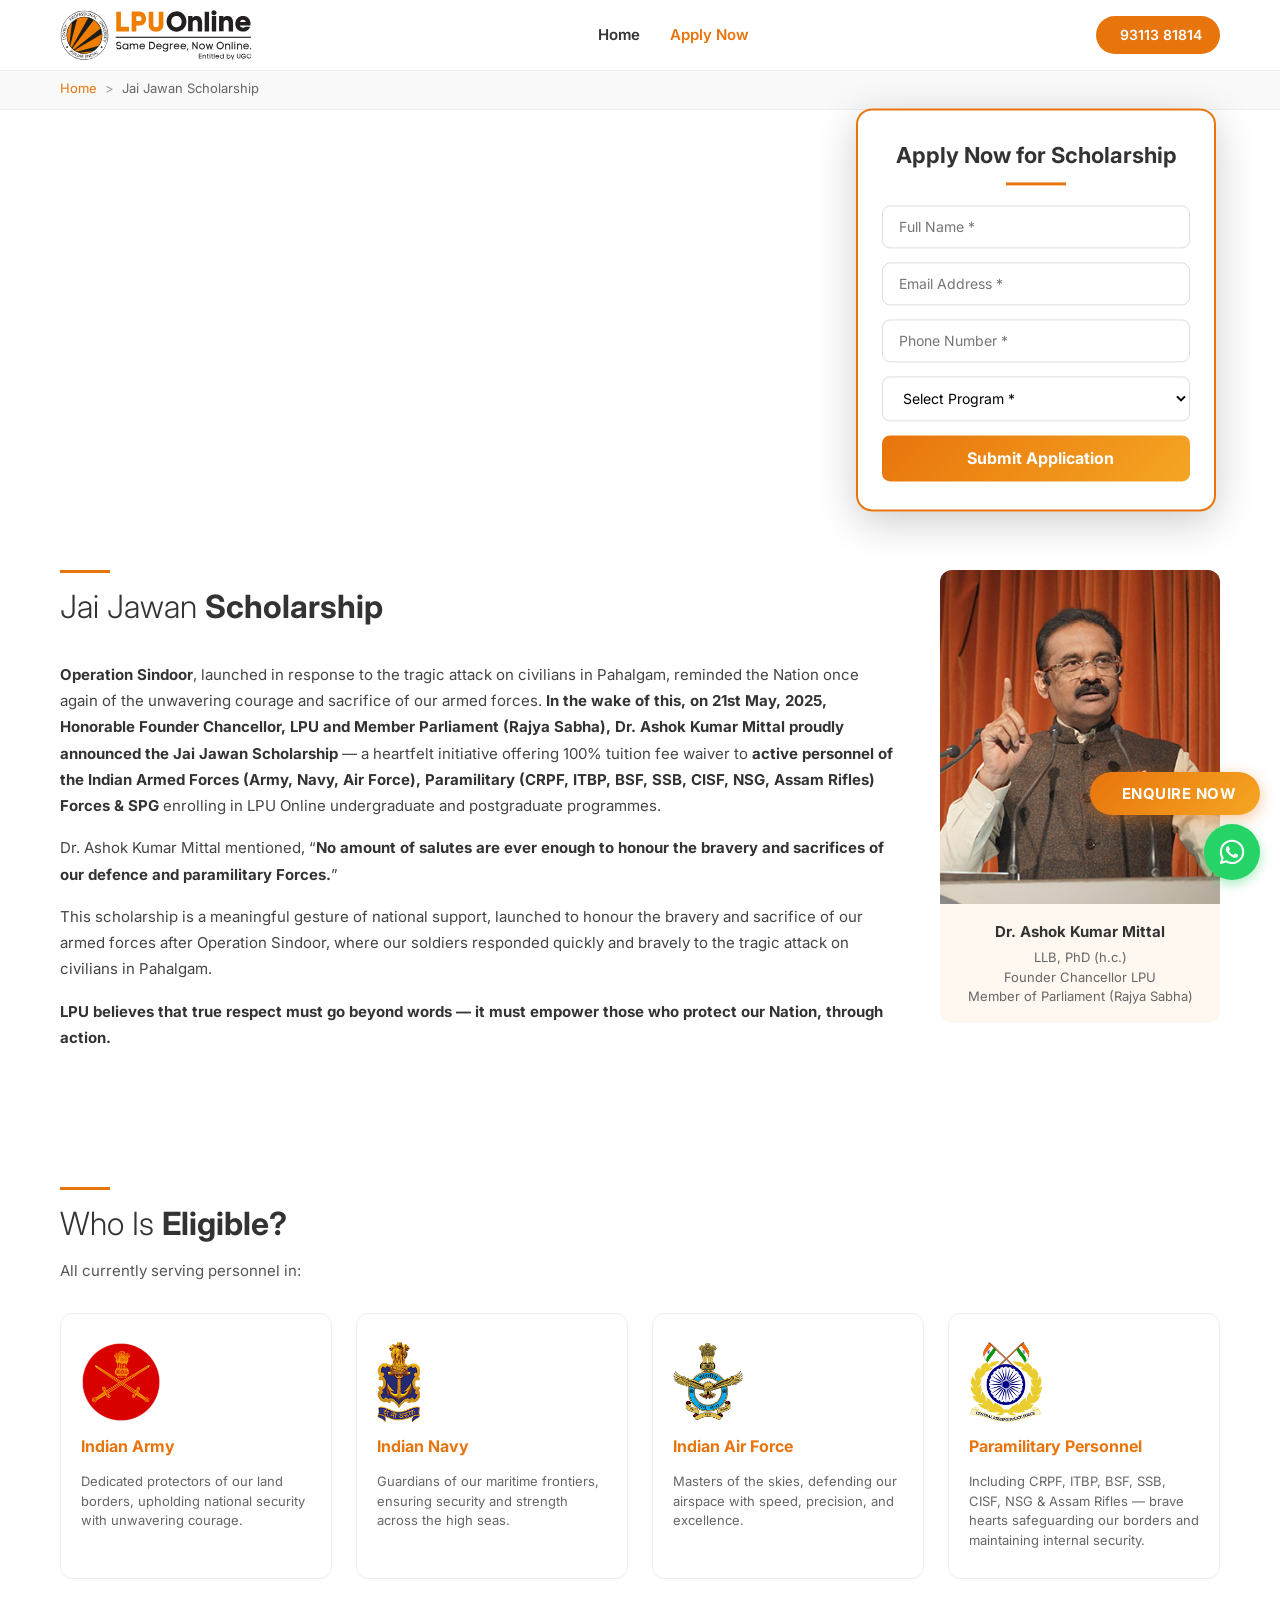
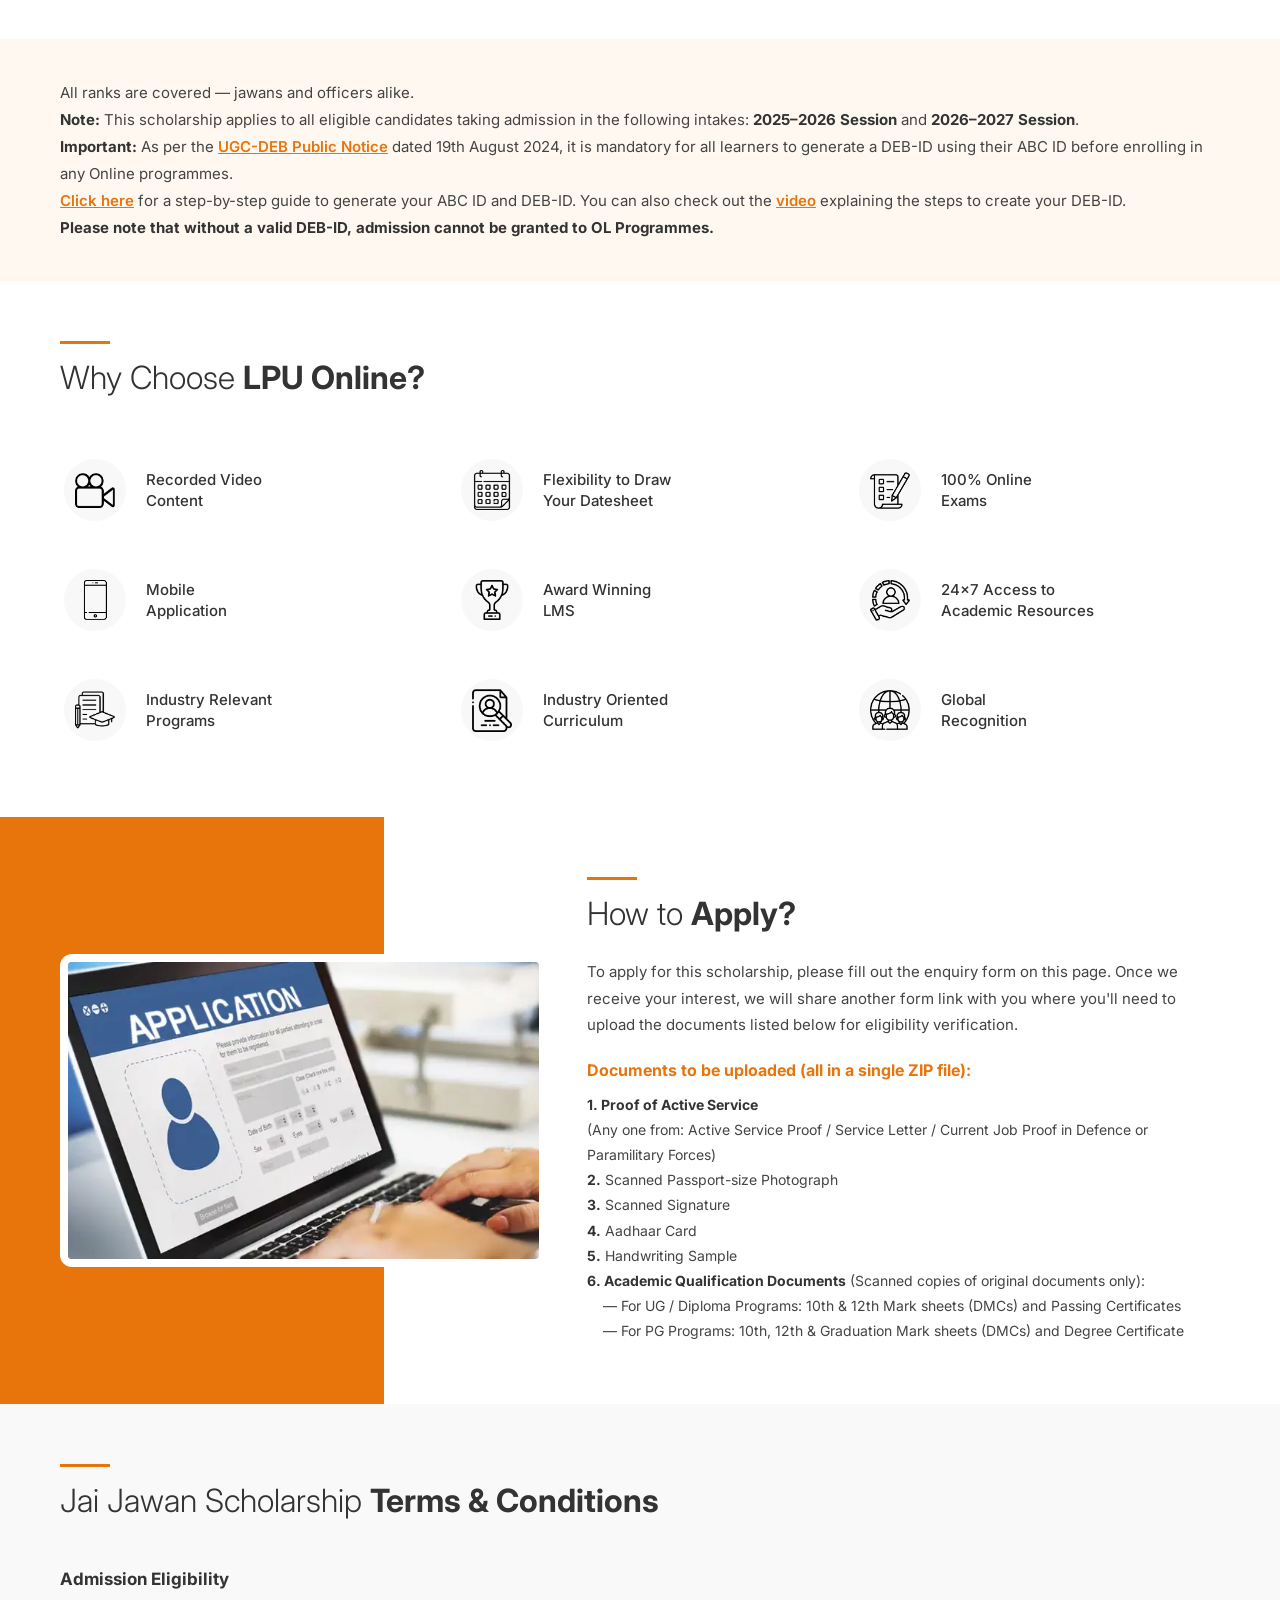
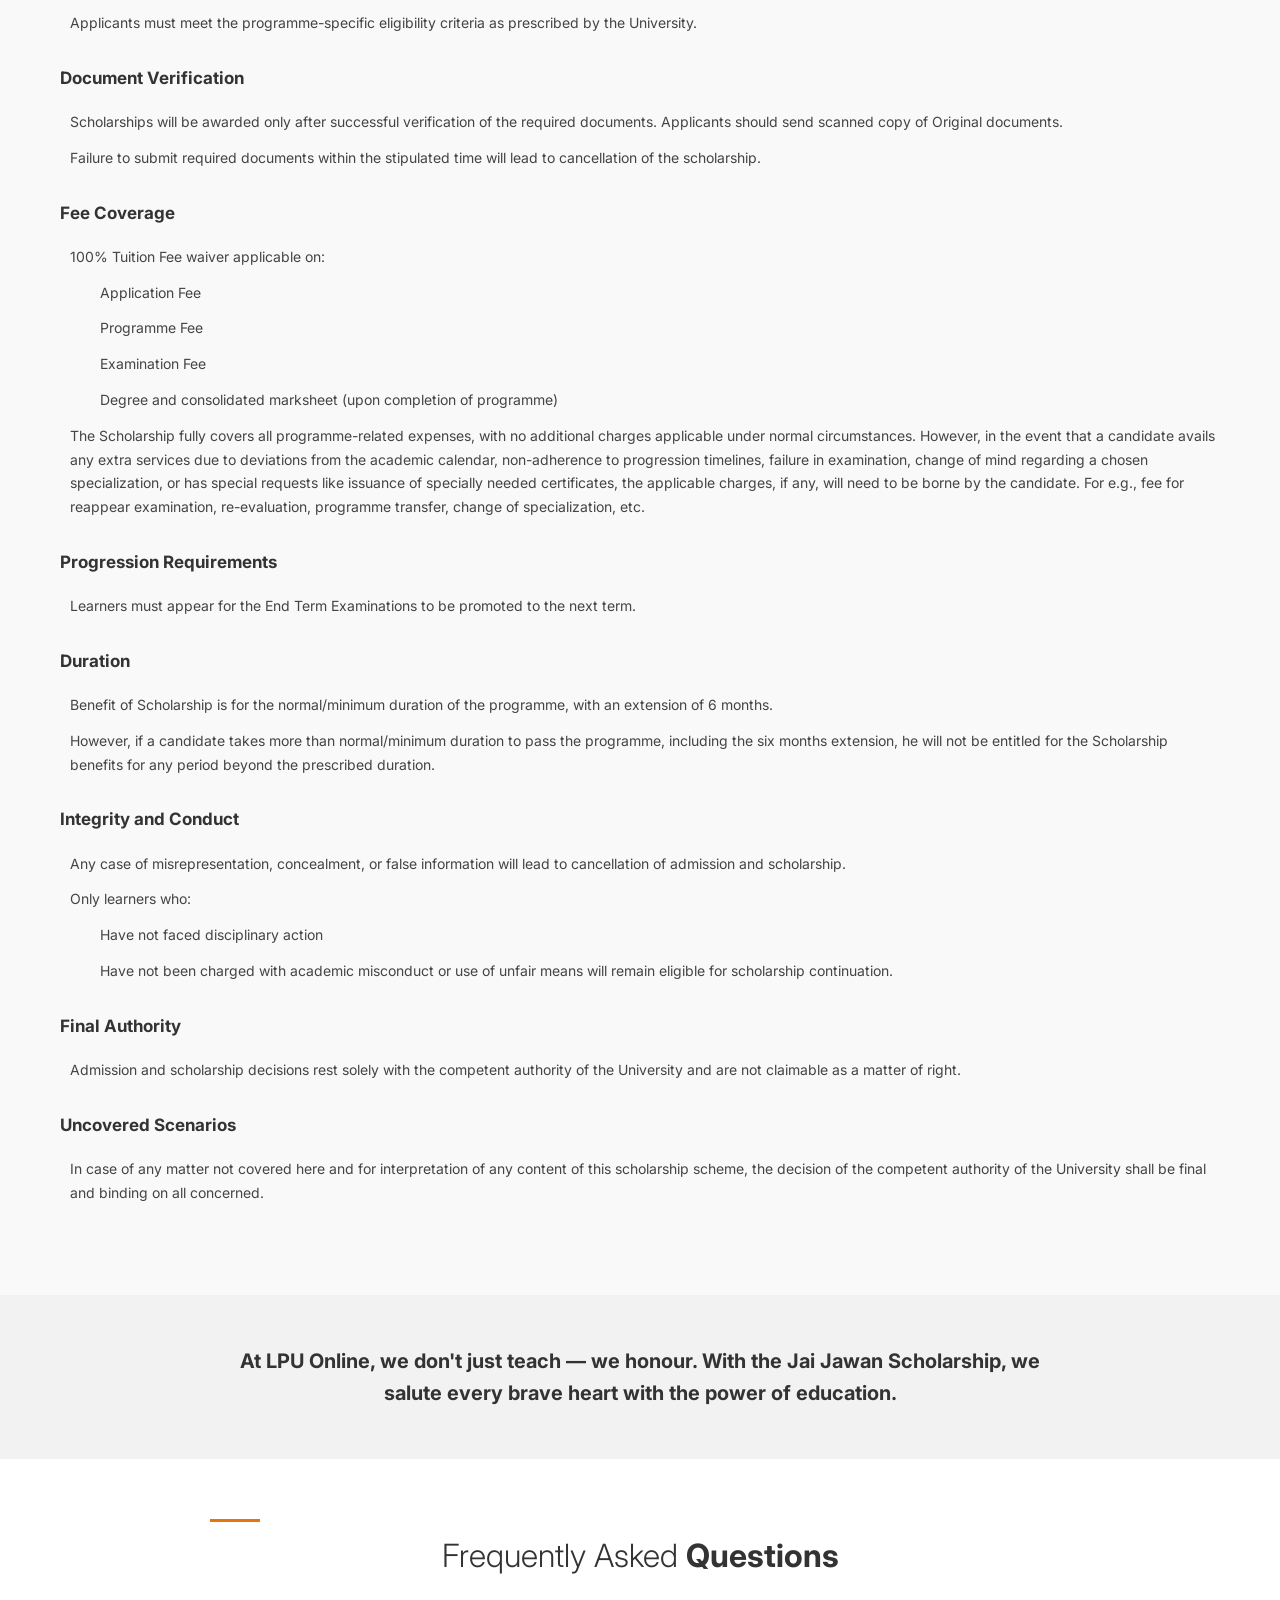
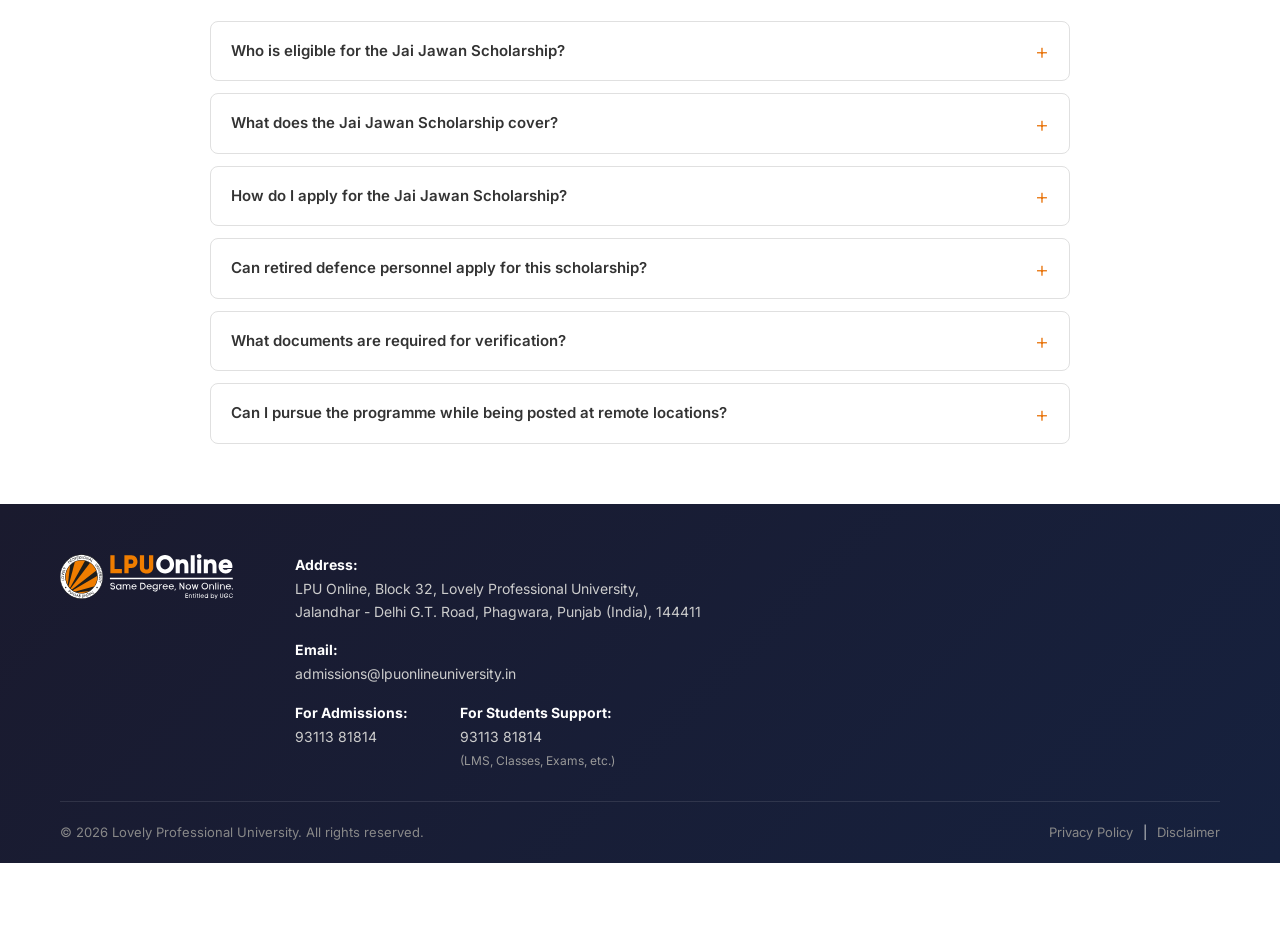
==== jai-jawan-scholarship.html @ dfbf2ebc "added form , seo, mobile responsize" ====
<!DOCTYPE html>
<html lang="en">
<head>
  <meta charset="UTF-8">
  <meta name="viewport" content="width=device-width, initial-scale=1.0">
  <meta http-equiv="X-UA-Compatible" content="IE=edge">

  <!-- Favicon -->
  <link rel="icon" type="image/png" sizes="32x32" href="images/lpu-favicon.png">
  <link rel="icon" type="image/png" sizes="16x16" href="images/lpu-favicon.png">
  <link rel="apple-touch-icon" sizes="180x180" href="images/lpu-favicon.png">

  <!-- Primary SEO Meta Tags -->
  <title>Jai Jawan Scholarship — 100% Tuition Fee Waiver | LPU Online University</title>
  <meta name="description" content="Jai Jawan Scholarship by LPU Online offers 100% tuition fee waiver to active Indian Armed Forces, Paramilitary & SPG personnel. Enrol in UG & PG online programmes with full fee coverage. Apply now.">
  <meta name="keywords" content="Jai Jawan Scholarship, LPU Online scholarship, armed forces scholarship, military scholarship India, defence personnel free education, 100% tuition fee waiver, Indian Army, Indian Navy, Indian Air Force, CRPF, BSF, ITBP, paramilitary scholarship, Operation Sindoor, LPU Online University">
  <meta name="author" content="LPU Online University">
  <meta name="robots" content="index, follow, max-image-preview:large, max-snippet:-1, max-video-preview:-1">
  <link rel="canonical" href="https://lpuonlineuniversity.in/jai-jawan-scholarship.html">

  <!-- Geo-Targeting for India -->
  <meta name="geo.region" content="IN-PB">
  <meta name="geo.placename" content="Phagwara, Punjab">
  <meta name="geo.position" content="31.2247;75.7666">
  <meta name="ICBM" content="31.2247, 75.7666">
  <meta name="language" content="English">
  <meta name="revisit-after" content="7 days">

  <!-- Open Graph / Facebook -->
  <meta property="og:type" content="website">
  <meta property="og:url" content="https://lpuonlineuniversity.in/jai-jawan-scholarship.html">
  <meta property="og:title" content="Jai Jawan Scholarship — 100% Tuition Fee Waiver | LPU Online">
  <meta property="og:description" content="LPU Online honours India's armed forces with 100% tuition fee waiver on all UG & PG online programmes. Open for Indian Army, Navy, Air Force & Paramilitary personnel.">
  <meta property="og:image" content="https://lpuonlineuniversity.in/images/jai-jawan-scholarship-v3.webp">
  <meta property="og:site_name" content="LPU Online University">

  <!-- Twitter -->
  <meta name="twitter:card" content="summary_large_image">
  <meta name="twitter:url" content="https://lpuonlineuniversity.in/jai-jawan-scholarship.html">
  <meta name="twitter:title" content="Jai Jawan Scholarship — 100% Tuition Fee Waiver | LPU Online">
  <meta name="twitter:description" content="LPU Online honours India's armed forces with 100% tuition fee waiver on all UG & PG online programmes.">
  <meta name="twitter:image" content="https://lpuonlineuniversity.in/images/jai-jawan-scholarship-v3.webp">

  <!-- Google Fonts -->
  <link rel="preconnect" href="https://fonts.googleapis.com">
  <link rel="preconnect" href="https://fonts.gstatic.com" crossorigin>
  <link href="https://fonts.googleapis.com/css2?family=Inter:wght@300;400;500;600;700;800&display=swap" rel="stylesheet">

  <!-- Line Awesome Icons -->
  <link rel="stylesheet" href="https://maxst.icons8.com/vue-static/landings/line-awesome/line-awesome/1.3.0/css/line-awesome.min.css">

  <!-- Page CSS -->
  <link rel="stylesheet" href="css/jai-jawan-scholarship.css">

  <!-- Schema.org Structured Data -->
  <script type="application/ld+json">
  {
    "@context": "https://schema.org",
    "@type": "Scholarship",
    "name": "Jai Jawan Scholarship",
    "description": "100% tuition fee waiver for active personnel of Indian Armed Forces, Paramilitary Forces & SPG enrolling in LPU Online undergraduate and postgraduate programmes.",
    "provider": {
      "@type": "EducationalOrganization",
      "name": "LPU Online University",
      "url": "https://lpuonlineuniversity.in"
    },
    "url": "https://lpuonlineuniversity.in/jai-jawan-scholarship.html",
    "eligibleRegion": {
      "@type": "Country",
      "name": "India"
    },
    "amount": {
      "@type": "MonetaryAmount",
      "currency": "INR",
      "value": "100% Tuition Fee Waiver"
    }
  }
  </script>

  <!-- BreadcrumbList Schema -->
  <script type="application/ld+json">
  {
    "@context": "https://schema.org",
    "@type": "BreadcrumbList",
    "itemListElement": [
      {
        "@type": "ListItem",
        "position": 1,
        "name": "Home",
        "item": "https://lpuonlineuniversity.in/"
      },
      {
        "@type": "ListItem",
        "position": 2,
        "name": "Jai Jawan Scholarship",
        "item": "https://lpuonlineuniversity.in/jai-jawan-scholarship.html"
      }
    ]
  }
  </script>

  <!-- FAQPage Schema -->
  <script type="application/ld+json">
  {
    "@context": "https://schema.org",
    "@type": "FAQPage",
    "mainEntity": [
      {
        "@type": "Question",
        "name": "Who is eligible for the Jai Jawan Scholarship?",
        "acceptedAnswer": {
          "@type": "Answer",
          "text": "Active personnel of Indian Armed Forces (Army, Navy, Air Force), Paramilitary Forces (CRPF, BSF, ITBP, CISF, SSB, Assam Rifles), and SPG are eligible for the Jai Jawan Scholarship offering 100% tuition fee waiver."
        }
      },
      {
        "@type": "Question",
        "name": "What does the Jai Jawan Scholarship cover?",
        "acceptedAnswer": {
          "@type": "Answer",
          "text": "The scholarship covers 100% tuition fee waiver on all UG and PG online programmes offered by LPU Online. Students only need to pay the registration and examination fees."
        }
      },
      {
        "@type": "Question",
        "name": "How do I apply for the Jai Jawan Scholarship?",
        "acceptedAnswer": {
          "@type": "Answer",
          "text": "Fill out the scholarship application form on this page, submit your valid military/paramilitary service ID for verification, choose your preferred programme, and get enrolled with 100% tuition fee waiver."
        }
      },
      {
        "@type": "Question",
        "name": "Can retired defence personnel apply for this scholarship?",
        "acceptedAnswer": {
          "@type": "Answer",
          "text": "The Jai Jawan Scholarship is specifically designed for active/serving personnel of the Indian Armed Forces and Paramilitary Forces. Retired personnel should contact the admissions office for other available scholarships and benefits."
        }
      }
    ]
  }
  </script>
</head>
<body>

  <!-- ========== HEADER / NAVBAR ========== -->
  <header class="header" id="header">
    <div class="header__inner">
      <div class="header__logo">
        <a href="/" aria-label="LPU Online University Home">
          <img src="images/LPU-Online-Logo.svg" alt="LPU Online University - UGC Entitled Online Degree Programs" width="280" height="60">
        </a>
      </div>

      <nav class="header__nav" aria-label="Main Navigation">
        <ul class="header__menu">
          <li class="header__menu-item">
            <a href="/" class="header__menu-link">Home</a>
          </li>
          <li class="header__menu-item">
            <a href="#" class="header__menu-link text-highlight" id="openApplyPopupNav">Apply Now</a>
          </li>
        </ul>
      </nav>

      <div class="header__actions">
        <a href="tel:93113 81814" class="btn-phone" aria-label="Call LPU Online">
          <i class="las la-phone"></i> 93113 81814
        </a>
      </div>

      <!-- Mobile Toggle -->
      <button class="header__toggle" id="menuToggle" aria-label="Toggle navigation menu" aria-expanded="false">
        <i class="la la-bars"></i>
      </button>
    </div>
  </header>

  <!-- ========== MOBILE MENU ========== -->
  <div class="mobile-menu" id="mobileMenu" role="dialog" aria-label="Mobile Navigation">
    <div class="mobile-menu__overlay" id="menuOverlay"></div>
    <div class="mobile-menu__panel">
      <button class="mobile-menu__close" id="menuClose" aria-label="Close menu">
        <i class="la la-times"></i>
      </button>
      <ul class="mobile-menu__list">
        <li class="mobile-menu__item">
          <a href="/" class="mobile-menu__link">Home</a>
        </li>
        <li class="mobile-menu__item">
          <a href="#" class="mobile-menu__link text-highlight" id="openApplyPopupMobile">Apply Now</a>
        </li>
        <li class="mobile-menu__item">
          <a href="tel:93113 81814" class="mobile-menu__link"><i class="las la-phone"></i> 93113 81814</a>
        </li>
      </ul>
    </div>
  </div>

  <!-- ========== BREADCRUMB NAV ========== -->
  <nav class="breadcrumb" aria-label="Breadcrumb">
    <ol class="breadcrumb__list">
      <li class="breadcrumb__item"><a href="/">Home</a></li>
      <li class="breadcrumb__item breadcrumb__item--active" aria-current="page">Jai Jawan Scholarship</li>
    </ol>
  </nav>

  <!-- ========== HERO BANNER ========== -->
  <section class="jw-hero">
    <div class="jw-hero__wrapper">
      <picture>
        <source srcset="images/jai-jawan-scholarship-m.webp" media="(max-width: 768px)">
        <img class="jw-hero__desktop" src="images/jai-jawan-scholarship-v3.webp" alt="Jai Jawan Scholarship — 100% Tuition Fee Waiver by LPU Online for Indian Armed Forces and Paramilitary Personnel" width="1920" height="600">
      </picture>
      <img class="jw-hero__mobile" src="images/jai-jawan-scholarship-m.webp" alt="Jai Jawan Scholarship — 100% Tuition Fee Waiver by LPU Online" width="768" height="960">
      
      <!-- Apply Form Overlay -->
      <div class="jw-hero__form-overlay">
        <div class="jw-hero__form">
          <h3 class="jw-hero__form-title">Apply Now for Scholarship</h3>
          <form id="heroApplyForm">
            <div class="jw-hero__form-group">
              <input type="text" name="name" placeholder="Full Name *" required>
            </div>
            <div class="jw-hero__form-group">
              <input type="email" name="email" placeholder="Email Address *" required>
            </div>
            <div class="jw-hero__form-group">
              <input type="tel" name="phone" placeholder="Phone Number *" required>
            </div>
            <div class="jw-hero__form-group">
              <select name="program" required>
                <option value="">Select Program *</option>
                <option value="MBA">MBA</option>
                <option value="MCA">MCA</option>
                <option value="M.Sc Mathematics">M.Sc Mathematics</option>
                <option value="M.Sc Economics">M.Sc Economics</option>
                <option value="M.Com">M.Com</option>
                <option value="MA English">MA English</option>
                <option value="BBA">BBA</option>
                <option value="BCA">BCA</option>
                <option value="BA">BA</option>
              </select>
            </div>
            <button type="submit" class="jw-hero__form-submit">
              <i class="la la-paper-plane"></i> Submit Application
            </button>
          </form>
        </div>
      </div>
    </div>
  </section>

  <!-- ========== SCHOLARSHIP DETAILS ========== -->
  <section class="jw-details" id="about">
    <div class="container">
      <div class="jw-details__grid">
        <div class="jw-details__content">
          <h1 class="jw-details__heading">Jai Jawan <span>Scholarship</span></h1>
          <div class="jw-details__text">
            <p><strong>Operation Sindoor</strong>, launched in response to the tragic attack on civilians in Pahalgam, reminded the Nation once again of the unwavering courage and sacrifice of our armed forces. <strong>In the wake of this, on 21st May, 2025, Honorable Founder Chancellor, LPU and Member Parliament (Rajya Sabha), Dr. Ashok Kumar Mittal proudly announced the Jai Jawan Scholarship</strong> — a heartfelt initiative offering 100% tuition fee waiver to <strong>active personnel of the Indian Armed Forces (Army, Navy, Air Force), Paramilitary (CRPF, ITBP, BSF, SSB, CISF, NSG, Assam Rifles) Forces &amp; SPG</strong> enrolling in LPU Online undergraduate and postgraduate programmes.</p>
            <p>Dr. Ashok Kumar Mittal mentioned, &ldquo;<strong>No amount of salutes are ever enough to honour the bravery and sacrifices of our defence and paramilitary Forces.</strong>&rdquo;</p>
            <p>This scholarship is a meaningful gesture of national support, launched to honour the bravery and sacrifice of our armed forces after Operation Sindoor, where our soldiers responded quickly and bravely to the tragic attack on civilians in Pahalgam.</p>
            <p><strong>LPU believes that true respect must go beyond words — it must empower those who protect our Nation, through action.</strong></p>
          </div>
        </div>
        <aside class="jw-founder">
          <img src="images/dr-ashok-kumar-mittal.jpg" alt="Dr. Ashok Kumar Mittal — Founder Chancellor LPU, Member of Parliament (Rajya Sabha)" width="280" height="350">
          <div class="jw-founder__info">
            <p class="jw-founder__name">Dr. Ashok Kumar Mittal</p>
            <p class="jw-founder__credentials">LLB, PhD (h.c.)<br>Founder Chancellor LPU<br>Member of Parliament (Rajya Sabha)</p>
          </div>
        </aside>
      </div>
    </div>
  </section>

  <!-- ========== WHO IS ELIGIBLE ========== -->
  <section class="jw-eligible" id="eligible">
    <div class="container">
      <h2 class="jw-eligible__heading">Who Is <span>Eligible?</span></h2>
      <p class="jw-eligible__subtitle">All currently serving personnel in:</p>
      <div class="jw-eligible__grid">
        <div class="jw-branch-card">
          <img class="jw-branch-card__icon" src="images/indian-army.png" alt="Indian Army Icon" width="80" height="80">
          <h3 class="jw-branch-card__title">Indian Army</h3>
          <p class="jw-branch-card__desc">Dedicated protectors of our land borders, upholding national security with unwavering courage.</p>
        </div>
        <div class="jw-branch-card">
          <img class="jw-branch-card__icon" src="images/indian-navy.png" alt="Indian Navy Icon" width="80" height="80">
          <h3 class="jw-branch-card__title">Indian Navy</h3>
          <p class="jw-branch-card__desc">Guardians of our maritime frontiers, ensuring security and strength across the high seas.</p>
        </div>
        <div class="jw-branch-card">
          <img class="jw-branch-card__icon" src="images/indian-air-force.png" alt="Indian Air Force Icon" width="80" height="80">
          <h3 class="jw-branch-card__title">Indian Air Force</h3>
          <p class="jw-branch-card__desc">Masters of the skies, defending our airspace with speed, precision, and excellence.</p>
        </div>
        <div class="jw-branch-card">
          <img class="jw-branch-card__icon" src="images/crpf.png" alt="Paramilitary Forces Icon" width="80" height="80">
          <h3 class="jw-branch-card__title">Paramilitary Personnel</h3>
          <p class="jw-branch-card__desc">Including CRPF, ITBP, BSF, SSB, CISF, NSG &amp; Assam Rifles — brave hearts safeguarding our borders and maintaining internal security.</p>
        </div>
      </div>
    </div>
  </section>

  <!-- ========== NOTE / DEB-ID ========== -->
  <section class="jw-note">
    <div class="container">
      <div class="jw-note__content">
        <p>All ranks are covered — jawans and officers alike.</p>
        <p><strong>Note:</strong> This scholarship applies to all eligible candidates taking admission in the following intakes: <strong>2025–2026 Session</strong> and <strong>2026–2027 Session</strong>.</p>
        <p><strong>Important:</strong> As per the <a href="pdf/UGC_notice.pdf" target="_blank" rel="noopener noreferrer">UGC-DEB Public Notice</a> dated 19th August 2024, it is mandatory for all learners to generate a DEB-ID using their ABC ID before enrolling in any Online programmes.</p>
        <p><a href="pdf/DEB-ID-Guide.pdf" target="_blank" rel="noopener noreferrer">Click here</a> for a step-by-step guide to generate your ABC ID and DEB-ID. You can also check out the <a href="#" class="yt-deb-video" data-video="i3afkZZcKGc">video</a> explaining the steps to create your DEB-ID.</p>
        <p><strong>Please note that without a valid DEB-ID, admission cannot be granted to OL Programmes.</strong></p>
      </div>
    </div>
  </section>

  <!-- ========== WHY CHOOSE LPU ONLINE ========== -->
  <section class="jw-why" id="why-lpu">
    <div class="container">
      <h2 class="jw-why__heading">Why Choose <span>LPU Online?</span></h2>
      <div class="jw-why__grid">
        <div class="jw-feature">
          <div class="jw-feature__icon-wrap">
            <img class="jw-feature__icon" src="images/icons/video.png" alt="Recorded Video Content Icon" width="40" height="40">
          </div>
          <p class="jw-feature__text">Recorded Video<br>Content</p>
        </div>
        <div class="jw-feature">
          <div class="jw-feature__icon-wrap">
            <img class="jw-feature__icon" src="images/icons/datesheet.png" alt="Flexible Datesheet Icon" width="40" height="40">
          </div>
          <p class="jw-feature__text">Flexibility to Draw<br>Your Datesheet</p>
        </div>
        <div class="jw-feature">
          <div class="jw-feature__icon-wrap">
            <img class="jw-feature__icon" src="images/icons/exams.png" alt="Online Exams Icon" width="40" height="40">
          </div>
          <p class="jw-feature__text">100% Online<br>Exams</p>
        </div>
        <div class="jw-feature">
          <div class="jw-feature__icon-wrap">
            <img class="jw-feature__icon" src="images/icons/mobile.png" alt="Mobile Application Icon" width="40" height="40">
          </div>
          <p class="jw-feature__text">Mobile<br>Application</p>
        </div>
        <div class="jw-feature">
          <div class="jw-feature__icon-wrap">
            <img class="jw-feature__icon" src="images/icons/award.png" alt="Award Winning LMS Icon" width="40" height="40">
          </div>
          <p class="jw-feature__text">Award Winning<br>LMS</p>
        </div>
        <div class="jw-feature">
          <div class="jw-feature__icon-wrap">
            <img class="jw-feature__icon" src="images/icons/access.png" alt="24x7 Access Icon" width="40" height="40">
          </div>
          <p class="jw-feature__text">24×7 Access to<br>Academic Resources</p>
        </div>
        <div class="jw-feature">
          <div class="jw-feature__icon-wrap">
            <img class="jw-feature__icon" src="images/icons/programs.png" alt="Industry Relevant Programs Icon" width="40" height="40">
          </div>
          <p class="jw-feature__text">Industry Relevant<br>Programs</p>
        </div>
        <div class="jw-feature">
          <div class="jw-feature__icon-wrap">
            <img class="jw-feature__icon" src="images/icons/curriculum.png" alt="Industry Oriented Curriculum Icon" width="40" height="40">
          </div>
          <p class="jw-feature__text">Industry Oriented<br>Curriculum</p>
        </div>
        <div class="jw-feature">
          <div class="jw-feature__icon-wrap">
            <img class="jw-feature__icon" src="images/icons/global.png" alt="Global Recognition Icon" width="40" height="40">
          </div>
          <p class="jw-feature__text">Global<br>Recognition</p>
        </div>
      </div>
    </div>
  </section>

  <!-- ========== HOW TO APPLY ========== -->
  <section class="jw-apply" id="how-to-apply">
    <div class="container">
      <div class="jw-apply__grid">
        <div class="jw-apply__image">
          <img src="images/how-to-apply.webp" alt="How to Apply for Jai Jawan Scholarship — LPU Online" width="500" height="400">
        </div>
        <div class="jw-apply__info">
          <h2 class="jw-apply__heading">How to <span>Apply?</span></h2>
          <p class="jw-apply__text">To apply for this scholarship, please fill out the enquiry form on this page. Once we receive your interest, we will share another form link with you where you'll need to upload the documents listed below for eligibility verification.</p>
          <p class="jw-apply__docs-title">Documents to be uploaded (all in a single ZIP file):</p>
          <div class="jw-apply__docs">
            <p><strong>1. Proof of Active Service</strong><br>(Any one from: Active Service Proof / Service Letter / Current Job Proof in Defence or Paramilitary Forces)</p>
            <p><strong>2.</strong> Scanned Passport-size Photograph</p>
            <p><strong>3.</strong> Scanned Signature</p>
            <p><strong>4.</strong> Aadhaar Card</p>
            <p><strong>5.</strong> Handwriting Sample</p>
            <p><strong>6. Academic Qualification Documents</strong> (Scanned copies of original documents only):</p>
            <p style="padding-left: 16px;">— For UG / Diploma Programs: 10th &amp; 12th Mark sheets (DMCs) and Passing Certificates<br>
            — For PG Programs: 10th, 12th &amp; Graduation Mark sheets (DMCs) and Degree Certificate</p>
          </div>
        </div>
      </div>
    </div>
  </section>

  <!-- ========== TERMS & CONDITIONS ========== -->
  <section class="jw-terms" id="terms">
    <div class="container">
      <h2 class="jw-terms__heading">Jai Jawan Scholarship <span>Terms &amp; Conditions</span></h2>

      <!-- Admission Eligibility -->
      <div class="jw-terms__group">
        <h3 class="jw-terms__subtitle">Admission Eligibility</h3>
        <div class="jw-terms__item">
          <i class="la la-check"></i>
          <span>Applicants must meet the programme-specific eligibility criteria as prescribed by the University.</span>
        </div>
       
      </div>

      <!-- Document Verification -->
      <div class="jw-terms__group">
        <h3 class="jw-terms__subtitle">Document Verification</h3>
        <div class="jw-terms__item">
          <i class="la la-check"></i>
          <span>Scholarships will be awarded only after successful verification of the required documents. Applicants should send scanned copy of Original documents.</span>
        </div>
        <div class="jw-terms__item">
          <i class="la la-check"></i>
          <span>Failure to submit required documents within the stipulated time will lead to cancellation of the scholarship.</span>
        </div>
      </div>

      <!-- Fee Coverage -->
      <div class="jw-terms__group">
        <h3 class="jw-terms__subtitle">Fee Coverage</h3>
        <div class="jw-terms__item">
          <i class="la la-check"></i>
          <span>100% Tuition Fee waiver applicable on:</span>
        </div>
        <div class="jw-terms__item jw-terms__item--indent">
          <i class="la la-check"></i>
          <span>Application Fee</span>
        </div>
        <div class="jw-terms__item jw-terms__item--indent">
          <i class="la la-check"></i>
          <span>Programme Fee</span>
        </div>
        <div class="jw-terms__item jw-terms__item--indent">
          <i class="la la-check"></i>
          <span>Examination Fee</span>
        </div>
        <div class="jw-terms__item jw-terms__item--indent">
          <i class="la la-check"></i>
          <span>Degree and consolidated marksheet (upon completion of programme)</span>
        </div>
        <div class="jw-terms__item">
          <i class="la la-check"></i>
          <span>The Scholarship fully covers all programme-related expenses, with no additional charges applicable under normal circumstances. However, in the event that a candidate avails any extra services due to deviations from the academic calendar, non-adherence to progression timelines, failure in examination, change of mind regarding a chosen specialization, or has special requests like issuance of specially needed certificates, the applicable charges, if any, will need to be borne by the candidate. For e.g., fee for reappear examination, re-evaluation, programme transfer, change of specialization, etc.</span>
        </div>
      </div>

      <!-- Progression Requirements -->
      <div class="jw-terms__group">
        <h3 class="jw-terms__subtitle">Progression Requirements</h3>
        <div class="jw-terms__item">
          <i class="la la-check"></i>
          <span>Learners must appear for the End Term Examinations to be promoted to the next term.</span>
        </div>
      </div>

      <!-- Duration -->
      <div class="jw-terms__group">
        <h3 class="jw-terms__subtitle">Duration</h3>
        <div class="jw-terms__item">
          <i class="la la-check"></i>
          <span>Benefit of Scholarship is for the normal/minimum duration of the programme, with an extension of 6 months.</span>
        </div>
        <div class="jw-terms__item">
          <i class="la la-check"></i>
          <span>However, if a candidate takes more than normal/minimum duration to pass the programme, including the six months extension, he will not be entitled for the Scholarship benefits for any period beyond the prescribed duration.</span>
        </div>
      </div>

      <!-- Integrity and Conduct -->
      <div class="jw-terms__group">
        <h3 class="jw-terms__subtitle">Integrity and Conduct</h3>
        <div class="jw-terms__item">
          <i class="la la-check"></i>
          <span>Any case of misrepresentation, concealment, or false information will lead to cancellation of admission and scholarship.</span>
        </div>
        <div class="jw-terms__item">
          <i class="la la-check"></i>
          <span>Only learners who:</span>
        </div>
        <div class="jw-terms__item jw-terms__item--indent">
          <i class="la la-check"></i>
          <span>Have not faced disciplinary action</span>
        </div>
        <div class="jw-terms__item jw-terms__item--indent">
          <i class="la la-check"></i>
          <span>Have not been charged with academic misconduct or use of unfair means will remain eligible for scholarship continuation.</span>
        </div>
      </div>

      <!-- Final Authority -->
      <div class="jw-terms__group">
        <h3 class="jw-terms__subtitle">Final Authority</h3>
        <div class="jw-terms__item">
          <i class="la la-check"></i>
          <span>Admission and scholarship decisions rest solely with the competent authority of the University and are not claimable as a matter of right.</span>
        </div>
      </div>

      <!-- Uncovered Scenarios -->
      <div class="jw-terms__group">
        <h3 class="jw-terms__subtitle">Uncovered Scenarios</h3>
        <div class="jw-terms__item">
          <i class="la la-check"></i>
          <span>In case of any matter not covered here and for interpretation of any content of this scholarship scheme, the decision of the competent authority of the University shall be final and binding on all concerned.</span>
        </div>
      </div>
    </div>
  </section>

  <!-- ========== CTA ========== -->
  <section class="jw-cta">
    <div class="container">
      <p class="jw-cta__text">At LPU Online, we don't just teach — we honour. With the Jai Jawan Scholarship, we salute every brave heart with the power of education.</p>
    </div>
  </section>

  <!-- ========== FAQ SECTION ========== -->
  <section class="faq-section" aria-label="Frequently Asked Questions about Jai Jawan Scholarship">
    <div class="faq-section__inner">
      <h2 class="jw-apply__heading">Frequently Asked <span>Questions</span></h2>
      <div class="faq-list">

        <details class="faq-item">
          <summary class="faq-item__question">Who is eligible for the Jai Jawan Scholarship?</summary>
          <div class="faq-item__answer">
            <p>Active personnel of Indian Armed Forces (Army, Navy, Air Force), Paramilitary Forces (CRPF, BSF, ITBP, CISF, SSB, Assam Rifles), and Special Protection Group (SPG) are eligible. The scholarship offers 100% tuition fee waiver on all UG and PG online programmes at LPU Online.</p>
          </div>
        </details>

        <details class="faq-item">
          <summary class="faq-item__question">What does the Jai Jawan Scholarship cover?</summary>
          <div class="faq-item__answer">
            <p>The scholarship covers 100% tuition fee waiver across all undergraduate and postgraduate online programmes. Students only need to pay the one-time registration fee and semester examination fees.</p>
          </div>
        </details>

        <details class="faq-item">
          <summary class="faq-item__question">How do I apply for the Jai Jawan Scholarship?</summary>
          <div class="faq-item__answer">
            <p>Simply fill out the scholarship application form on this page with your details, submit your valid military/paramilitary service ID for verification, select your preferred programme, and get enrolled with the 100% tuition fee waiver.</p>
          </div>
        </details>

        <details class="faq-item">
          <summary class="faq-item__question">Can retired defence personnel apply for this scholarship?</summary>
          <div class="faq-item__answer">
            <p>The Jai Jawan Scholarship is specifically designed for active/serving personnel of the Indian Armed Forces and Paramilitary Forces. Retired personnel are encouraged to contact the LPU Online admissions office at 93113 81814 for information about other available scholarships and benefits.</p>
          </div>
        </details>

        <details class="faq-item">
          <summary class="faq-item__question">What documents are required for verification?</summary>
          <div class="faq-item__answer">
            <p>Applicants need to submit a valid military/paramilitary service identity card, academic qualification documents (mark sheets and certificates), passport-sized photographs, and an Aadhaar card for identity verification.</p>
          </div>
        </details>

        <details class="faq-item">
          <summary class="faq-item__question">Can I pursue the programme while being posted at remote locations?</summary>
          <div class="faq-item__answer">
            <p>Yes! LPU Online programmes are designed for maximum flexibility. LIVE classes are recorded and available 24/7, exams are conducted online, and the mobile app provides on-the-go access. You can study from any location with an internet connection.</p>
          </div>
        </details>

      </div>
    </div>
  </section>

  <!-- ========== FOOTER ========== -->
  <footer class="footer">
    <div class="footer__inner">
      <div class="footer__top">
        <div class="footer__logo">
          <img src="images/footer-logo.svg" alt="LPU Online University" width="240" height="52">
        </div>
        <div class="footer__contact">
          <div class="footer__contact-item">
            <i class="la la-map-marker"></i>
            <div>
              <strong>Address:</strong>
              <p>LPU Online, Block 32, Lovely Professional University,<br>Jalandhar - Delhi G.T. Road, Phagwara, Punjab (India), 144411</p>
            </div>
          </div>
          <div class="footer__contact-item">
            <i class="la la-envelope"></i>
            <div>
              <strong>Email:</strong>
              <p><a href="mailto:admissions@lpuonlineuniversity.in">admissions@lpuonlineuniversity.in</a></p>
            </div>
          </div>
          <div class="footer__contact-row">
            <div class="footer__contact-item">
              <i class="la la-phone"></i>
              <div>
                <strong>For Admissions:</strong>
                <p><a href="tel:93113 81814">93113 81814</a></p>
              </div>
            </div>
            <div class="footer__contact-item">
              <i class="la la-headset"></i>
              <div>
                <strong>For Students Support:</strong>
                <p><a href="tel:01824520500">93113 81814</a></p>
                <span class="footer__contact-note">(LMS, Classes, Exams, etc.)</span>
              </div>
            </div>
          </div>
        </div>
      </div>
      <div class="footer__bottom">
        <p class="footer__copyright">&copy; 2026 Lovely Professional University. All rights reserved.</p>
        <div class="footer__links">
          <a href="#">Privacy Policy</a>
          <span>|</span>
          <a href="#">Disclaimer</a>
        </div>
      </div>
    </div>
  </footer>

  <!-- ========== ENQUIRE NOW POPUP ========== -->
  <div class="popup-overlay" id="enquirePopup">
    <div class="popup-form">
      <button class="popup-form__close" id="closeEnquire" aria-label="Close">&times;</button>
      <div class="popup-form__header">
        <h3>Enquire Now</h3>
        <p id="enquireProgramName"></p>
        <span class="popup-form__subtitle">Fill in your details &amp; we will contact you soon!</span>
      </div>
      <div class="popup-form__body">
        <form id="enquireForm">
          <div class="popup-form__group">
            <label class="popup-form__label">Full Name</label>
            <input type="text" name="name" placeholder="Enter your full name" required>
          </div>
          <div class="popup-form__group">
            <label class="popup-form__label">Email Address</label>
            <input type="email" name="email" placeholder="Enter your email address" required>
          </div>
          <div class="popup-form__group">
            <label class="popup-form__label">Phone Number</label>
            <input type="tel" name="phone" placeholder="Enter your phone number" required>
          </div>
          <div class="popup-form__group">
            <label class="popup-form__label">Program of Interest</label>
            <select name="program" id="enquireProgram" required>
              <option value="">Select Program</option>
              <option value="MBA">MBA</option>
              <option value="MBA Human Resource Management">MBA - Human Resource Management</option>
              <option value="MBA Business Analytics">MBA - Business Analytics</option>
              <option value="MBA Marketing">MBA - Marketing</option>
              <option value="MBA Digital Marketing">MBA - Digital Marketing</option>
              <option value="MBA Data Science">MBA - Data Science</option>
              <option value="MBA Finance">MBA - Finance</option>
              <option value="MBA Information Technology">MBA - Information Technology</option>
              <option value="MBA Logistics and Supply Chain Management">MBA - Logistics &amp; Supply Chain</option>
              <option value="MBA Banking and Financial Services">MBA - Banking &amp; Financial Services</option>
              <option value="MBA Hospital and Healthcare Management">MBA - Hospital &amp; Healthcare</option>
              <option value="MBA Operations Management">MBA - Operations Management</option>
              <option value="MBA International Business">MBA - International Business</option>
              <option value="MCA">MCA</option>
              <option value="MCA Data Science">MCA - Data Science</option>
              <option value="MCA Full Stack Web Development">MCA - Full Stack Web Development</option>
              <option value="MCA Cyber Security">MCA - Cyber Security</option>
              <option value="MCA Machine Learning">MCA - Machine Learning &amp; AI</option>
              <option value="MCA AR/VR Game Development">MCA - AR/VR Game Development</option>
              <option value="M.Sc Mathematics">M.Sc Mathematics</option>
              <option value="M.Sc Economics">M.Sc Economics</option>
              <option value="M.Com">M.Com</option>
              <option value="MA English">MA English</option>
              <option value="MA Political Science">MA Political Science</option>
              <option value="MA History">MA History</option>
              <option value="MA Sociology">MA Sociology</option>
              <option value="BBA">BBA</option>
              <option value="BCA">BCA</option>
              <option value="BA">BA</option>
              <option value="DBA">DBA</option>
              <option value="DCA">DCA</option>
            </select>
          </div>
          <div class="popup-form__group">
            <label class="popup-form__label">Your Message <span style="color:#999;font-weight:400">(Optional)</span></label>
            <textarea name="message" placeholder="Type your message here..." rows="3"></textarea>
          </div>
          <div class="popup-form__consent">
            <label>
              <input type="checkbox" name="consent" required>
              <span>By entering these details I agree that LPU Online can contact me via Email, SMS, WhatsApp, and Voice call as per the <a href="#" onclick="return false;">Privacy Policy</a>.</span>
            </label>
          </div>
          <button type="submit" class="popup-form__submit"><i class="la la-paper-plane"></i> Submit Enquiry</button>
        </form>
      </div>
    </div>
  </div>

  <!-- ========== APPLY NOW POPUP ========== -->
  <div class="popup-overlay" id="applyPopup">
    <div class="popup-form">
      <button class="popup-form__close" id="closeApply" aria-label="Close">&times;</button>
      <div class="popup-form__header">
        <h3>Apply Now</h3>
        <p id="applyProgramName"></p>
        <span class="popup-form__subtitle">Start your journey &mdash; we will get back to you shortly!</span>
      </div>
      <div class="popup-form__body">
        <form id="applyForm">
          <div class="popup-form__group">
            <label class="popup-form__label">Full Name</label>
            <input type="text" name="name" placeholder="Enter your full name" required>
          </div>
          <div class="popup-form__group">
            <label class="popup-form__label">Email Address</label>
            <input type="email" name="email" placeholder="Enter your email address" required>
          </div>
          <div class="popup-form__group">
            <label class="popup-form__label">Phone Number</label>
            <input type="tel" name="phone" placeholder="Enter your phone number" required>
          </div>
          <div class="popup-form__group">
            <label class="popup-form__label">Highest Qualification</label>
            <select name="qualification" required>
              <option value="">Select Qualification</option>
              <option>10th Pass</option>
              <option>12th Pass</option>
              <option>Graduate</option>
              <option>Post Graduate</option>
              <option>Diploma</option>
            </select>
          </div>
          <div class="popup-form__group">
            <label class="popup-form__label">Program of Interest</label>
            <select name="program" id="applyProgram" required>
              <option value="">Select Program</option>
              <option value="MBA">MBA</option>
              <option value="MBA Human Resource Management">MBA - Human Resource Management</option>
              <option value="MBA Business Analytics">MBA - Business Analytics</option>
              <option value="MBA Marketing">MBA - Marketing</option>
              <option value="MBA Digital Marketing">MBA - Digital Marketing</option>
              <option value="MBA Data Science">MBA - Data Science</option>
              <option value="MBA Finance">MBA - Finance</option>
              <option value="MBA Information Technology">MBA - Information Technology</option>
              <option value="MBA Logistics and Supply Chain Management">MBA - Logistics &amp; Supply Chain</option>
              <option value="MBA Banking and Financial Services">MBA - Banking &amp; Financial Services</option>
              <option value="MBA Hospital and Healthcare Management">MBA - Hospital &amp; Healthcare</option>
              <option value="MBA Operations Management">MBA - Operations Management</option>
              <option value="MBA International Business">MBA - International Business</option>
              <option value="MCA">MCA</option>
              <option value="MCA Data Science">MCA - Data Science</option>
              <option value="MCA Full Stack Web Development">MCA - Full Stack Web Development</option>
              <option value="MCA Cyber Security">MCA - Cyber Security</option>
              <option value="MCA Machine Learning">MCA - Machine Learning &amp; AI</option>
              <option value="MCA AR/VR Game Development">MCA - AR/VR Game Development</option>
              <option value="M.Sc Mathematics">M.Sc Mathematics</option>
              <option value="M.Sc Economics">M.Sc Economics</option>
              <option value="M.Com">M.Com</option>
              <option value="MA English">MA English</option>
              <option value="MA Political Science">MA Political Science</option>
              <option value="MA History">MA History</option>
              <option value="MA Sociology">MA Sociology</option>
              <option value="BBA">BBA</option>
              <option value="BCA">BCA</option>
              <option value="BA">BA</option>
              <option value="DBA">DBA</option>
              <option value="DCA">DCA</option>
            </select>
          </div>
          <div class="popup-form__consent">
            <label>
              <input type="checkbox" name="consent" required>
              <span>By entering these details I agree that LPU Online can contact me via Email, SMS, WhatsApp, and Voice call as per the <a href="#" onclick="return false;">Privacy Policy</a>.</span>
            </label>
          </div>
          <button type="submit" class="popup-form__submit"><i class="la la-paper-plane"></i> Submit Application</button>
        </form>
      </div>
    </div>
  </div>

  <!-- ========== YOUTUBE VIDEO POPUP ========== -->
  <div class="popup-overlay" id="youtubePopup">
    <div class="youtube-popup">
      <button class="popup-form__close" id="closeYoutube" aria-label="Close">&times;</button>
      <div class="youtube-popup__player">
        <iframe id="youtubeIframe" src="" frameborder="0" allow="accelerometer; autoplay; clipboard-write; encrypted-media; gyroscope; picture-in-picture" allowfullscreen></iframe>
      </div>
    </div>
  </div>

  <!-- ========== FLOATING ACTION BUTTONS ========== -->
  <button class="jw-enquire-float" id="floatingEnquire" aria-label="Enquire Now">
    <i class="la la-paper-plane"></i> Enquire Now
  </button>

  <a href="https://wa.me/9193113 81814" target="_blank" rel="noopener noreferrer" class="whatsapp-float" aria-label="Chat with us on WhatsApp">
    <svg xmlns="http://www.w3.org/2000/svg" viewBox="0 0 448 512" width="28" height="28" fill="#fff">
      <path d="M380.9 97.1C339 55.1 283.2 32 223.9 32c-122.4 0-222 99.6-222 222 0 39.1 10.2 77.3 29.6 111L0 480l117.7-30.9c32.4 17.7 68.9 27 106.1 27h.1c122.3 0 224.1-99.6 224.1-222 0-59.3-25.2-115-67.1-157zm-157 341.6c-33.2 0-65.7-8.9-94-25.7l-6.7-4-69.8 18.3L72 359.2l-4.4-7c-18.5-29.4-28.2-63.3-28.2-98.2 0-101.7 82.8-184.5 184.6-184.5 49.3 0 95.6 19.2 130.4 54.1 34.8 34.9 56.2 81.2 56.1 130.5 0 101.8-84.9 184.6-186.6 184.6zm101.2-138.2c-5.5-2.8-32.8-16.2-37.9-18-5.1-1.9-8.8-2.8-12.5 2.8-3.7 5.6-14.3 18-17.6 21.8-3.2 3.7-6.5 4.2-12 1.4-32.6-16.3-54-29.1-75.5-66-5.7-9.8 5.7-9.1 16.3-30.3 1.8-3.7.9-6.9-.5-9.7-1.4-2.8-12.5-30.1-17.1-41.2-4.5-10.8-9.1-9.3-12.5-9.5-3.2-.2-6.9-.2-10.6-.2-3.7 0-9.7 1.4-14.8 6.9-5.1 5.6-19.4 19-19.4 46.3 0 27.3 19.9 53.7 22.6 57.4 2.8 3.7 39.1 59.7 94.8 83.8 35.2 15.2 49 16.5 66.6 13.9 10.7-1.6 32.8-13.4 37.4-26.4 4.6-13 4.6-24.1 3.2-26.4-1.3-2.5-5-3.9-10.5-6.6z"/>
    </svg>
  </a>

  <!-- ========== SCRIPTS ========== -->
  <script src="https://code.jquery.com/jquery-3.7.1.min.js"></script>
  <script>
    // ===== Mobile Menu =====
    const menuToggle = document.getElementById('menuToggle');
    const mobileMenu = document.getElementById('mobileMenu');
    const menuClose = document.getElementById('menuClose');
    const menuOverlay = document.getElementById('menuOverlay');

    function openMenu() {
      mobileMenu.classList.add('active');
      document.body.style.overflow = 'hidden';
      menuToggle.setAttribute('aria-expanded', 'true');
    }
    function closeMenu() {
      mobileMenu.classList.remove('active');
      document.body.style.overflow = '';
      menuToggle.setAttribute('aria-expanded', 'false');
    }

    menuToggle.addEventListener('click', openMenu);
    menuClose.addEventListener('click', closeMenu);
    menuOverlay.addEventListener('click', closeMenu);

    // ===== Sticky Header =====
    window.addEventListener('scroll', function() {
      var header = document.getElementById('header');
      if (window.scrollY > 50) {
        header.classList.add('sticky');
      } else {
        header.classList.remove('sticky');
      }
    });

    // ===== Apply Now Nav =====
    document.getElementById('openApplyPopupNav').addEventListener('click', function(e) {
      e.preventDefault();
      openApplyPopup('');
    });
    document.getElementById('openApplyPopupMobile').addEventListener('click', function(e) {
      e.preventDefault();
      mobileMenu.classList.remove('active');
      document.body.style.overflow = '';
      openApplyPopup('');
    });

    // ===== Floating Enquire Button =====
    document.getElementById('floatingEnquire').addEventListener('click', function() {
      openEnquirePopup('');
    });

    // ===== POPUP FORMS =====
    (function() {
      var enquirePopup = document.getElementById('enquirePopup');
      var applyPopup = document.getElementById('applyPopup');
      var youtubePopup = document.getElementById('youtubePopup');
      var youtubeIframe = document.getElementById('youtubeIframe');

      // Helper: best-match program select
      function autoSelectProgram(selectEl, programName) {
        if (!programName) { selectEl.selectedIndex = 0; return; }
        var name = programName.replace(/\s+/g, ' ').trim().toLowerCase();
        var bestIdx = 0, bestScore = 0;
        for (var i = 1; i < selectEl.options.length; i++) {
          var val = selectEl.options[i].value.toLowerCase();
          if (val === name) { selectEl.selectedIndex = i; return; }
          if (name.indexOf(val) !== -1 && val.length > bestScore) { bestScore = val.length; bestIdx = i; }
          if (val.indexOf(name) !== -1 && val.length > bestScore) { bestScore = val.length; bestIdx = i; }
        }
        selectEl.selectedIndex = bestIdx;
      }

      // Open Enquire popup
      window.openEnquirePopup = function(programName) {
        var progInput = document.getElementById('enquireProgram');
        var progLabel = document.getElementById('enquireProgramName');
        if (programName) { progLabel.textContent = programName; autoSelectProgram(progInput, programName); }
        else { progLabel.textContent = ''; progInput.selectedIndex = 0; }
        enquirePopup.classList.add('active');
        document.body.style.overflow = 'hidden';
      };

      // Open Apply popup
      window.openApplyPopup = function(programName) {
        var progInput = document.getElementById('applyProgram');
        var progLabel = document.getElementById('applyProgramName');
        if (programName) { progLabel.textContent = programName; autoSelectProgram(progInput, programName); }
        else { progLabel.textContent = ''; progInput.selectedIndex = 0; }
        applyPopup.classList.add('active');
        document.body.style.overflow = 'hidden';
      };

      // Open YouTube popup
      window.openYoutubePopup = function(videoId) {
        youtubeIframe.src = 'https://www.youtube.com/embed/' + videoId + '?autoplay=1&rel=0';
        youtubePopup.classList.add('active');
        document.body.style.overflow = 'hidden';
      };

      // Close popups
      function closeAllPopups() {
        enquirePopup.classList.remove('active');
        applyPopup.classList.remove('active');
        youtubePopup.classList.remove('active');
        youtubeIframe.src = '';
        document.body.style.overflow = '';
      }

      document.getElementById('closeEnquire').addEventListener('click', closeAllPopups);
      document.getElementById('closeApply').addEventListener('click', closeAllPopups);
      document.getElementById('closeYoutube').addEventListener('click', closeAllPopups);

      // Close on overlay click
      [enquirePopup, applyPopup, youtubePopup].forEach(function(popup) {
        popup.addEventListener('click', function(e) { if (e.target === popup) closeAllPopups(); });
      });

      // Close on Escape
      document.addEventListener('keydown', function(e) { if (e.key === 'Escape') closeAllPopups(); });

      // Form submissions
      document.getElementById('enquireForm').addEventListener('submit', function(e) {
        e.preventDefault();
        var form = this;
        var body = form.closest('.popup-form__body');
        var submitBtn = form.querySelector('.popup-form__submit');
        submitBtn.disabled = true;
        submitBtn.innerHTML = '<i class="la la-spinner la-spin"></i> Submitting...';
        var formData = new FormData(form);
        formData.append('form_type', 'enquire');
        formData.append('page_source', 'jai-jawan-scholarship.html');
        fetch('submit_form.php', { method: 'POST', body: formData })
          .then(function(r) { return r.json(); })
          .then(function(data) {
            body.innerHTML = '<div class="popup-form__success"><i class="la la-check-circle"></i><h4>Thank You!</h4><p>Your enquiry has been submitted successfully. Our team will contact you shortly.</p></div>';
            setTimeout(function() { closeAllPopups(); location.reload(); }, 3000);
          })
          .catch(function() {
            body.innerHTML = '<div class="popup-form__success"><i class="la la-check-circle"></i><h4>Thank You!</h4><p>Your enquiry has been submitted successfully. Our team will contact you shortly.</p></div>';
            setTimeout(function() { closeAllPopups(); location.reload(); }, 3000);
          });
      });

      document.getElementById('applyForm').addEventListener('submit', function(e) {
        e.preventDefault();
        var form = this;
        var body = form.closest('.popup-form__body');
        var submitBtn = form.querySelector('.popup-form__submit');
        submitBtn.disabled = true;
        submitBtn.innerHTML = '<i class="la la-spinner la-spin"></i> Submitting...';
        var formData = new FormData(form);
        formData.append('form_type', 'apply');
        formData.append('page_source', 'jai-jawan-scholarship.html');
        fetch('submit_form.php', { method: 'POST', body: formData })
          .then(function(r) { return r.json(); })
          .then(function(data) {
            body.innerHTML = '<div class="popup-form__success"><i class="la la-check-circle"></i><h4>Application Submitted!</h4><p>Your application has been received. We\'ll get in touch with you soon.</p></div>';
            setTimeout(function() { closeAllPopups(); location.reload(); }, 3000);
          })
          .catch(function() {
            body.innerHTML = '<div class="popup-form__success"><i class="la la-check-circle"></i><h4>Application Submitted!</h4><p>Your application has been received. We\'ll get in touch with you soon.</p></div>';
            setTimeout(function() { closeAllPopups(); location.reload(); }, 3000);
          });
      });
    })();

    // ===== Hero Apply Form (Scholarship Page) =====
    document.getElementById('heroApplyForm').addEventListener('submit', function(e) {
      e.preventDefault();
      var form = this;
      var submitBtn = form.querySelector('.jw-hero__form-submit');
      submitBtn.disabled = true;
      submitBtn.innerHTML = '<i class="la la-spinner la-spin"></i> Submitting...';
      var formData = new FormData(form);
      formData.append('form_type', 'scholarship_apply');
      formData.append('page_source', 'jai-jawan-scholarship.html');
      fetch('submit_form.php', { method: 'POST', body: formData })
        .then(function(r) { return r.json(); })
        .then(function(data) {
          form.innerHTML = '<div style="text-align:center;padding:20px;"><i class="la la-check-circle" style="font-size:48px;color:#27ae60;"></i><h4 style="margin:10px 0;color:#333;">Application Submitted!</h4><p style="color:#666;">We\'ll contact you shortly.</p></div>';
          setTimeout(function() { location.reload(); }, 3000);
        })
        .catch(function() {
          form.innerHTML = '<div style="text-align:center;padding:20px;"><i class="la la-check-circle" style="font-size:48px;color:#27ae60;"></i><h4 style="margin:10px 0;color:#333;">Application Submitted!</h4><p style="color:#666;">We\'ll contact you shortly.</p></div>';
          setTimeout(function() { location.reload(); }, 3000);
        });
    });

    // ===== DEB-ID YouTube Link =====
    document.querySelectorAll('.yt-deb-video').forEach(function(link) {
      link.addEventListener('click', function(e) {
        e.preventDefault();
        openYoutubePopup(this.getAttribute('data-video'));
      });
    });
  </script>

</body>
</html>
---- css/jai-jawan-scholarship.css ----
/* ===================================================
   JAI JAWAN SCHOLARSHIP PAGE — LPU Online University
   =================================================== */

/* ========== RESET & BASE ========== */
*, *::before, *::after { box-sizing: border-box; margin: 0; padding: 0; }
html { scroll-behavior: smooth; }
body {
  font-family: 'Inter', sans-serif;
  color: #333;
  background: #fff;
  line-height: 1.6;
  overflow-x: hidden;
}
a { text-decoration: none; color: inherit; }
img { max-width: 100%; height: auto; display: block; }
ul, ol { list-style: none; }
.container { max-width: 1200px; margin: 0 auto; padding: 0 20px; }

/* ========== HEADER ========== */
.header {
  position: fixed;
  top: 0; left: 0; right: 0;
  z-index: 1000;
  background: #fff;
  border-bottom: 1px solid #eee;
  transition: box-shadow 0.3s;
}
.header.sticky { box-shadow: 0 2px 20px rgba(0,0,0,0.1); }
.header__inner {
  max-width: 1200px;
  margin: 0 auto;
  padding: 10px 20px;
  display: flex;
  align-items: center;
  justify-content: space-between;
}
.header__logo img { height: 50px; width: auto; }
.header__nav { flex: 1; display: flex; justify-content: center; }
.header__menu { display: flex; gap: 30px; align-items: center; }
.header__menu-link {
  font-weight: 600;
  font-size: 15px;
  color: #333;
  transition: color 0.3s;
  padding: 8px 0;
}
.header__menu-link:hover, .header__menu-link.text-highlight { color: #e8740c; }
.btn-phone {
  display: inline-flex;
  align-items: center;
  gap: 6px;
  background: #e8740c;
  color: #fff;
  padding: 8px 18px;
  border-radius: 50px;
  font-weight: 600;
  font-size: 14px;
  white-space: nowrap;
  transition: background 0.3s;
}
.btn-phone:hover { background: #d06500; }
.btn-phone i { font-size: 16px; }
.header__toggle {
  display: none;
  background: none;
  border: none;
  font-size: 28px;
  color: #333;
  cursor: pointer;
}

/* ========== MOBILE MENU ========== */
.mobile-menu {
  position: fixed;
  top: 0; left: 0; right: 0; bottom: 0;
  z-index: 2000;
  visibility: hidden;
  opacity: 0;
  transition: opacity 0.3s, visibility 0.3s;
}
.mobile-menu.active { visibility: visible; opacity: 1; }
.mobile-menu__overlay { position: absolute; inset: 0; background: rgba(0,0,0,0.5); }
.mobile-menu__panel {
  position: absolute;
  top: 0; right: -280px;
  width: 280px;
  height: 100%;
  background: #fff;
  transition: right 0.3s;
  padding: 60px 20px 20px;
}
.mobile-menu.active .mobile-menu__panel { right: 0; }
.mobile-menu__close {
  position: absolute;
  top: 15px; right: 15px;
  background: none;
  border: none;
  font-size: 28px;
  cursor: pointer;
  color: #333;
}
.mobile-menu__item { border-bottom: 1px solid #f0f0f0; }
.mobile-menu__link {
  display: block;
  padding: 14px 0;
  font-weight: 600;
  font-size: 15px;
  color: #333;
  transition: color 0.3s;
}
.mobile-menu__link:hover, .mobile-menu__link.text-highlight { color: #e8740c; }

/* ========== BREADCRUMB ========== */
.breadcrumb {
  padding: 10px 0;
  padding-top: 78px;
  background: #f9f9f9;
  border-bottom: 1px solid #eee;
}
.breadcrumb__list {
  max-width: 1200px;
  margin: 0 auto;
  padding: 0 20px;
  list-style: none;
  display: flex;
  align-items: center;
  gap: 8px;
  font-size: 13px;
}
.breadcrumb__item a {
  color: #e8740c;
  text-decoration: none;
}
.breadcrumb__item a:hover { text-decoration: underline; }
.breadcrumb__item--active { color: #666; }
.breadcrumb__item + .breadcrumb__item::before {
  content: '>';
  margin-right: 8px;
  color: #999;
}

/* ========== HERO BANNER ========== */
.jw-hero { padding-top: 0; position: relative; }
.jw-hero__wrapper { position: relative; }
.jw-hero__desktop { display: block; }
.jw-hero__mobile { display: none; }
.jw-hero img { width: 100%; height: auto; }

/* Hero Form Overlay */
.jw-hero__form-overlay {
  position: absolute;
  top: 50%;
  right: 5%;
  transform: translateY(-50%);
  z-index: 10;
  width: 360px;
  max-width: 90%;
}
.jw-hero__form {
  background: rgba(255, 255, 255, 0.98);
  border-radius: 16px;
  padding: 28px 24px;
  box-shadow: 0 10px 40px rgba(0, 0, 0, 0.2);
  border: 2px solid #e8740c;
}
.jw-hero__form-title {
  font-size: 22px;
  font-weight: 700;
  color: #333;
  margin-bottom: 20px;
  text-align: center;
  position: relative;
  padding-bottom: 12px;
}
.jw-hero__form-title::after {
  content: '';
  position: absolute;
  bottom: 0;
  left: 50%;
  transform: translateX(-50%);
  width: 60px;
  height: 3px;
  background: #e8740c;
}
.jw-hero__form-group {
  margin-bottom: 14px;
}
.jw-hero__form-group input,
.jw-hero__form-group select {
  width: 100%;
  padding: 12px 16px;
  border: 1px solid #ddd;
  border-radius: 8px;
  font-size: 14px;
  font-family: 'Inter', sans-serif;
  transition: border-color 0.3s;
  background: #fff;
}
.jw-hero__form-group input:focus,
.jw-hero__form-group select:focus {
  outline: none;
  border-color: #e8740c;
}
.jw-hero__form-submit {
  width: 100%;
  padding: 13px;
  background: linear-gradient(135deg, #e8740c, #f5a623);
  color: #fff;
  border: none;
  border-radius: 8px;
  font-size: 16px;
  font-weight: 700;
  font-family: 'Inter', sans-serif;
  cursor: pointer;
  transition: transform 0.2s, box-shadow 0.2s;
  display: flex;
  align-items: center;
  justify-content: center;
  gap: 8px;
}
.jw-hero__form-submit:hover {
  transform: translateY(-2px);
  box-shadow: 0 6px 20px rgba(232, 116, 12, 0.4);
}

/* ========== SCHOLARSHIP DETAILS SECTION ========== */
.jw-details {
  padding: 60px 0;
  background: #fff;
}
.jw-details__grid {
  display: grid;
  grid-template-columns: 1fr 280px;
  gap: 40px;
  align-items: start;
}
.jw-details__heading {
  font-family: 'Inter', sans-serif;
  font-weight: 300;
  font-size: 32px;
  margin-bottom: 30px;
  color: #333;
}
.jw-details__heading span { font-weight: 700; }
.jw-details__heading::before {
  content: '';
  display: block;
  width: 50px;
  height: 3px;
  background: #e8740c;
  margin-bottom: 8px;
}
.jw-details__text p { margin-bottom: 16px; font-size: 15px; line-height: 1.75; color: #444; }
.jw-details__text strong { color: #333; }

/* Founder sidebar */
.jw-founder {
  background: #fff8f0;
  border-radius: 12px;
  overflow: hidden;
  text-align: center;
}
.jw-founder img { width: 100%; }
.jw-founder__info { padding: 16px; }
.jw-founder__name { font-weight: 700; font-size: 15px; margin-bottom: 4px; }
.jw-founder__credentials { font-size: 13px; color: #666; line-height: 1.5; }

/* ========== ELIGIBILITY SECTION ========== */
.jw-eligible {
  padding: 60px 0;
  background: #fff;
}
.jw-eligible__heading {
  font-weight: 300;
  font-size: 32px;
  margin-bottom: 10px;
  color: #333;
}
.jw-eligible__heading span { font-weight: 700; }
.jw-eligible__heading::before {
  content: '';
  display: block;
  width: 50px;
  height: 3px;
  background: #e8740c;
  margin-bottom: 8px;
}
.jw-eligible__subtitle {
  font-size: 15px;
  color: #555;
  margin-bottom: 30px;
}
.jw-eligible__grid {
  display: grid;
  grid-template-columns: repeat(4, 1fr);
  gap: 24px;
}
.jw-branch-card {
  background: #fff;
  border: 1px solid #eee;
  border-radius: 12px;
  padding: 28px 20px;
  text-align: left;
  transition: box-shadow 0.3s, border-color 0.3s;
  display: flex;
  flex-direction: column;
  gap: 12px;
}
.jw-branch-card:hover {
  box-shadow: 0 8px 30px rgba(0,0,0,0.08);
  border-color: #e8740c;
}
.jw-branch-card__icon { width: 80px; height: auto; }
.jw-branch-card__title {
  font-size: 16px;
  font-weight: 700;
  color: #e8740c;
}
.jw-branch-card__desc {
  font-size: 13px;
  color: #666;
  line-height: 1.5;
}

/* ========== NOTE / DEB-ID SECTION ========== */
.jw-note {
  padding: 40px 0;
  background: #fff8f0;
}
.jw-note__content {
  font-size: 15px;
  color: #444;
  line-height: 1.8;
}
.jw-note__content strong { color: #333; }
.jw-note__content a { color: #e8740c; font-weight: 600; text-decoration: underline; }
.jw-note__content a:hover { color: #d06500; }

/* ========== WHY CHOOSE LPU ONLINE ========== */
.jw-why {
  padding: 60px 0;
  background: #fff;
}
.jw-why__heading {
  font-weight: 300;
  font-size: 32px;
  margin-bottom: 40px;
  color: #333;
}
.jw-why__heading span { font-weight: 700; }
.jw-why__heading::before {
  content: '';
  display: block;
  width: 50px;
  height: 3px;
  background: #e8740c;
  margin-bottom: 8px;
}
.jw-why__grid {
  display: grid;
  grid-template-columns: repeat(3, 1fr);
  gap: 16px 32px;
}
.jw-feature {
  display: flex;
  align-items: center;
  gap: 16px;
  padding: 12px 0;
}
.jw-feature__icon-wrap {
  width: 70px;
  height: 70px;
  background: #f8f8f8;
  border-radius: 50%;
  display: flex;
  align-items: center;
  justify-content: center;
  flex-shrink: 0;
  border: 4px solid #fff;
  transition: border-color 0.3s;
}
.jw-feature:hover .jw-feature__icon-wrap { border-color: #e8740c; }
.jw-feature__icon { width: 40px; height: auto; }
.jw-feature__text {
  font-size: 15px;
  font-weight: 500;
  color: #333;
  line-height: 1.4;
}

/* ========== HOW TO APPLY ========== */
.jw-apply {
  padding: 60px 0;
  background: linear-gradient(90deg, #e8740c 30%, #fff 30%);
}
.jw-apply__grid {
  display: grid;
  grid-template-columns: 1fr 1.3fr;
  gap: 40px;
  align-items: center;
}
.jw-apply__image { border-radius: 12px; border: 8px solid #fff; overflow: hidden; }
.jw-apply__image img { width: 100%; display: block; }
.jw-apply__heading {
  font-weight: 300;
  font-size: 32px;
  margin-bottom: 20px;
  color: #333;
}
.jw-apply__heading span { font-weight: 700; }
.jw-apply__heading::before {
  content: '';
  display: block;
  width: 50px;
  height: 3px;
  background: #e8740c;
  margin-bottom: 8px;
}
.jw-apply__text {
  font-size: 15px;
  color: #444;
  line-height: 1.75;
  margin-bottom: 20px;
}
.jw-apply__docs-title {
  font-size: 16px;
  font-weight: 700;
  color: #e8740c;
  margin-bottom: 8px;
}
.jw-apply__docs {
  font-size: 14px;
  color: #444;
  line-height: 1.8;
}
.jw-apply__docs strong { color: #333; }

/* ========== TERMS & CONDITIONS ========== */
.jw-terms {
  padding: 60px 0;
  background: #f9f9f9;
}
.jw-terms__heading {
  font-weight: 300;
  font-size: 32px;
  margin-bottom: 40px;
  color: #333;
}
.jw-terms__heading span { font-weight: 700; }
.jw-terms__heading::before {
  content: '';
  display: block;
  width: 50px;
  height: 3px;
  background: #e8740c;
  margin-bottom: 8px;
}
.jw-terms__group { margin-bottom: 24px; }
.jw-terms__subtitle {
  font-size: 17px;
  font-weight: 700;
  color: #333;
  margin-bottom: 12px;
}
.jw-terms__item {
  display: flex;
  align-items: flex-start;
  gap: 10px;
  padding: 6px 0;
  font-size: 14px;
  color: #444;
  line-height: 1.7;
}
.jw-terms__item i {
  color: #e8740c;
  font-size: 16px;
  margin-top: 3px;
  flex-shrink: 0;
}
.jw-terms__item a { color: #e8740c; text-decoration: underline; }
.jw-terms__item--indent { padding-left: 30px; }

/* ========== CTA SECTION ========== */
.jw-cta {
  padding: 50px 0;
  background: #f2f2f2;
  text-align: center;
}
.jw-cta__text {
  font-size: 20px;
  font-weight: 700;
  color: #333;
  max-width: 800px;
  margin: 0 auto;
  line-height: 1.6;
}

/* ========== FOOTER ========== */
.footer {
  background: linear-gradient(135deg, #1a1a2e 0%, #16213e 100%);
  color: #ccc;
}
.footer__inner { max-width: 1200px; margin: 0 auto; padding: 50px 20px 0; }
.footer__top { display: flex; gap: 50px; align-items: flex-start; flex-wrap: wrap; padding-bottom: 30px; border-bottom: 1px solid rgba(255,255,255,0.1); }
.footer__logo img { height: 45px; width: auto; }
.footer__contact { flex: 1; display: flex; flex-direction: column; gap: 16px; }
.footer__contact-item { display: flex; gap: 12px; align-items: flex-start; font-size: 14px; }
.footer__contact-item i { font-size: 20px; color: #e8740c; margin-top: 2px; }
.footer__contact-item strong { display: block; color: #fff; margin-bottom: 2px; }
.footer__contact-item p { margin: 0; }
.footer__contact-item a { color: #ccc; transition: color 0.3s; }
.footer__contact-item a:hover { color: #e8740c; }
.footer__contact-row { display: flex; gap: 40px; }
.footer__contact-note { font-size: 12px; color: #999; }
.footer__bottom { display: flex; justify-content: space-between; align-items: center; padding: 20px 0; flex-wrap: wrap; gap: 10px; }
.footer__copyright { font-size: 13px; color: #888; }
.footer__links { display: flex; gap: 10px; font-size: 13px; }
.footer__links a { color: #888; transition: color 0.3s; }
.footer__links a:hover { color: #e8740c; }

/* ========== POPUP FORMS ========== */
.popup-overlay {
  position: fixed;
  inset: 0;
  z-index: 5000;
  background: rgba(0,0,0,0.6);
  display: flex;
  align-items: center;
  justify-content: center;
  visibility: hidden;
  opacity: 0;
  transition: opacity 0.3s, visibility 0.3s;
}
.popup-overlay.active { visibility: visible; opacity: 1; }

.popup-form {
  background: #fff;
  border-radius: 16px;
  width: 95%;
  max-width: 480px;
  max-height: 90vh;
  display: flex;
  flex-direction: column;
  overflow: hidden;
  box-shadow: 0 20px 60px rgba(0,0,0,0.3);
}
.popup-form__close {
  position: absolute;
  top: 12px; right: 16px;
  background: none;
  border: none;
  font-size: 28px;
  cursor: pointer;
  color: #fff;
  z-index: 1;
}
.popup-form__header {
  position: relative;
  background: linear-gradient(135deg, #e8740c, #f5a623);
  padding: 20px 24px 16px;
  color: #fff;
  flex-shrink: 0;
}
.popup-form__header h3 { font-size: 22px; font-weight: 700; margin-bottom: 4px; }
.popup-form__header p { font-size: 14px; margin: 0; opacity: 0.9; }
.popup-form__subtitle { display: block; font-size: 12px; opacity: 0.85; margin-top: 4px; }
.popup-form__body {
  padding: 16px 24px 24px;
  overflow-y: auto;
  flex: 1;
}
.popup-form__group { margin-bottom: 14px; }
.popup-form__label {
  display: block;
  font-size: 13px;
  font-weight: 600;
  color: #333;
  margin-bottom: 5px;
}
.popup-form__group input,
.popup-form__group select,
.popup-form__group textarea {
  width: 100%;
  padding: 10px 14px;
  border: 1px solid #ddd;
  border-radius: 8px;
  font-size: 14px;
  font-family: 'Inter', sans-serif;
  transition: border-color 0.3s;
  background: #fafafa;
}
.popup-form__group input:focus,
.popup-form__group select:focus,
.popup-form__group textarea:focus {
  outline: none;
  border-color: #e8740c;
  background: #fff;
}
.popup-form__consent {
  margin: 14px 0 16px;
  font-size: 12px;
  color: #666;
  line-height: 1.5;
}
.popup-form__consent label { display: flex; gap: 8px; align-items: flex-start; cursor: pointer; }
.popup-form__consent input[type="checkbox"] {
  width: 16px; height: 16px;
  accent-color: #e8740c;
  margin-top: 2px;
  flex-shrink: 0;
}
.popup-form__consent a { color: #e8740c; }
.popup-form__submit {
  width: 100%;
  padding: 12px;
  background: linear-gradient(135deg, #e8740c, #f5a623);
  color: #fff;
  border: none;
  border-radius: 8px;
  font-size: 15px;
  font-weight: 600;
  font-family: 'Inter', sans-serif;
  cursor: pointer;
  transition: transform 0.2s, box-shadow 0.2s;
  display: flex;
  align-items: center;
  justify-content: center;
  gap: 8px;
}
.popup-form__submit:hover { transform: translateY(-1px); box-shadow: 0 4px 12px rgba(232,116,12,0.4); }
.popup-form__success {
  text-align: center;
  padding: 40px 20px;
}
.popup-form__success i { font-size: 60px; color: #e8740c; }
.popup-form__success h4 { font-size: 22px; margin: 12px 0 8px; color: #333; }
.popup-form__success p { color: #666; }

/* YouTube Popup */
.youtube-popup {
  width: 90%;
  max-width: 900px;
  background: #000;
  border-radius: 12px;
  overflow: hidden;
  position: relative;
}
.youtube-popup__player { position: relative; padding-top: 56.25%; }
.youtube-popup__player iframe {
  position: absolute;
  top: 0; left: 0;
  width: 100%; height: 100%;
}

/* ========== WHATSAPP FLOAT ========== */
.whatsapp-float {
  position: fixed;
  bottom: 20px;
  right: 20px;
  z-index: 999;
  background: #25d366;
  color: #fff;
  width: 56px;
  height: 56px;
  border-radius: 50%;
  display: flex;
  align-items: center;
  justify-content: center;
  box-shadow: 0 4px 12px rgba(37,211,102,0.4);
  transition: transform 0.3s, box-shadow 0.3s;
}
.whatsapp-float:hover { transform: scale(1.1); box-shadow: 0 6px 20px rgba(37,211,102,0.5); }

/* ========== ENQUIRE FLOATING BUTTON ========== */
.jw-enquire-float {
  position: fixed;
  bottom: 85px;
  right: 20px;
  z-index: 999;
  background: linear-gradient(135deg, #e8740c, #f5a623);
  color: #fff;
  padding: 12px 24px;
  border-radius: 50px;
  font-size: 15px;
  font-weight: 700;
  text-transform: uppercase;
  letter-spacing: 0.5px;
  cursor: pointer;
  border: none;
  box-shadow: 0 4px 16px rgba(232,116,12,0.4);
  transition: transform 0.3s, box-shadow 0.3s;
  display: flex;
  align-items: center;
  gap: 8px;
  font-family: 'Inter', sans-serif;
}
.jw-enquire-float:hover { transform: translateY(-2px); box-shadow: 0 6px 24px rgba(232,116,12,0.5); }

/* ========== RESPONSIVE: TABLET (<=1024px) ========== */
@media (max-width: 1024px) {
  .jw-details__grid { grid-template-columns: 1fr 240px; gap: 30px; }
  .jw-eligible__grid { grid-template-columns: repeat(2, 1fr); }
  .jw-why__grid { grid-template-columns: repeat(2, 1fr); }
  .jw-apply { background: linear-gradient(180deg, #e8740c 30%, #fff 30%); }
  .jw-apply__grid { grid-template-columns: 1fr; }
  .jw-apply__image { max-width: 400px; }
  .footer__top { flex-direction: column; gap: 30px; }
  .footer__contact-row { flex-direction: column; gap: 16px; }
}

/* ========== RESPONSIVE: MOBILE (<=768px) ========== */
@media (max-width: 768px) {
  .header__nav, .header__actions { display: none; }
  .header__toggle { display: block; }
  .header__inner { padding: 8px 16px; }

  .jw-hero { padding-top: 0; }
  .jw-hero__desktop { display: none; }
  .jw-hero__mobile { display: block; }
  .jw-hero__form-overlay { display: none; }
  .breadcrumb { padding-top: 68px; }

  .jw-details { padding: 40px 0; }
  .jw-details__grid { grid-template-columns: 1fr; }
  .jw-details__heading { font-size: 26px; }
  .jw-founder { max-width: 300px; margin: 0 auto; }

  .jw-eligible { padding: 40px 0; }
  .jw-eligible__heading { font-size: 26px; }
  .jw-eligible__grid { grid-template-columns: 1fr 1fr; gap: 16px; }

  .jw-note { padding: 30px 0; }

  .jw-why { padding: 40px 0; }
  .jw-why__heading { font-size: 26px; }
  .jw-why__grid { grid-template-columns: 1fr 1fr; }

  .jw-apply { padding: 40px 0; }
  .jw-apply__heading { font-size: 26px; }

  .jw-terms { padding: 40px 0; }
  .jw-terms__heading { font-size: 26px; }

  .jw-cta__text { font-size: 17px; }

  .footer__bottom { flex-direction: column; text-align: center; }
}

/* ========== RESPONSIVE: SMALL MOBILE (<=480px) ========== */
@media (max-width: 480px) {
  .jw-details__heading, .jw-eligible__heading, .jw-why__heading, .jw-apply__heading, .jw-terms__heading { font-size: 22px; }

  .jw-eligible__grid { grid-template-columns: 1fr; }
  .jw-branch-card { padding: 20px 16px; }

  .jw-why__grid { grid-template-columns: 1fr; }
  .jw-feature__icon-wrap { width: 56px; height: 56px; }
  .jw-feature__icon { width: 32px; }

  .jw-cta__text { font-size: 15px; }
  .jw-enquire-float { bottom: 75px; right: 14px; padding: 10px 18px; font-size: 13px; }
  .whatsapp-float { bottom: 14px; right: 14px; width: 48px; height: 48px; }
}

/* ========== FAQ SECTION ========== */
.faq-section {
  padding: 60px 0;
  background-color: #fff;
}
.faq-section__inner {
  max-width: 900px;
  margin: 0 auto;
  padding: 0 20px;
}
.faq-section__inner .jw-apply__heading {
  text-align: center;
  margin-bottom: 40px;
}
.faq-list {
  display: flex;
  flex-direction: column;
  gap: 12px;
}
.faq-item {
  border: 1px solid #e0e0e0;
  border-radius: 8px;
  overflow: hidden;
  transition: box-shadow 0.3s ease;
}
.faq-item:hover {
  box-shadow: 0 2px 12px rgba(0, 0, 0, 0.08);
}
.faq-item[open] {
  border-color: #e8740c;
}
.faq-item__question {
  padding: 18px 50px 18px 20px;
  font-size: 15px;
  font-weight: 600;
  color: #333;
  cursor: pointer;
  position: relative;
  list-style: none;
  user-select: none;
  line-height: 1.5;
}
.faq-item__question::-webkit-details-marker { display: none; }
.faq-item__question::after {
  content: '+';
  position: absolute;
  right: 20px;
  top: 50%;
  transform: translateY(-50%);
  font-size: 22px;
  font-weight: 300;
  color: #e8740c;
  transition: transform 0.3s ease;
}
.faq-item[open] .faq-item__question::after { content: '\2013'; }
.faq-item[open] .faq-item__question {
  color: #e8740c;
  border-bottom: 1px solid #f0f0f0;
}
.faq-item__answer { padding: 16px 20px 20px; }
.faq-item__answer p {
  font-size: 14px;
  line-height: 1.7;
  color: #555;
}
.faq-item__answer a {
  color: #e8740c;
  text-decoration: none;
  font-weight: 500;
}
.faq-item__answer a:hover { text-decoration: underline; }
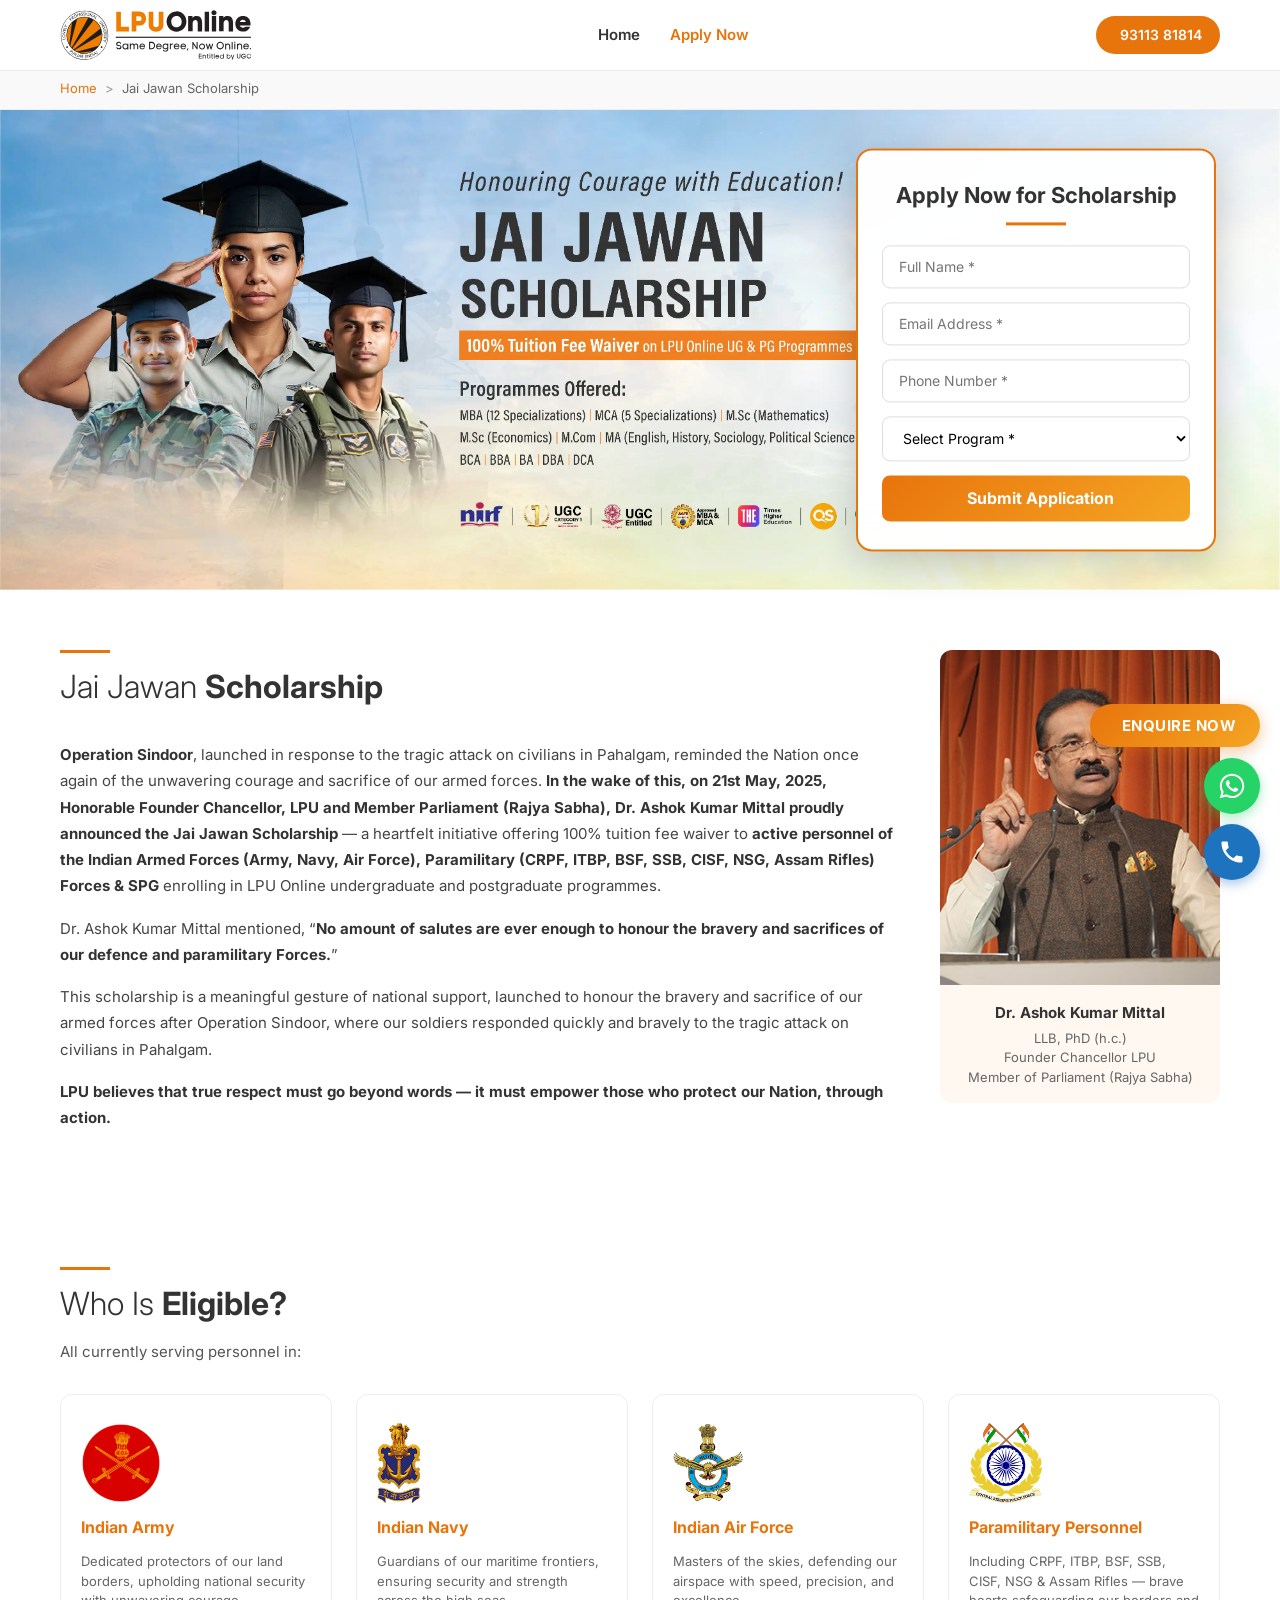
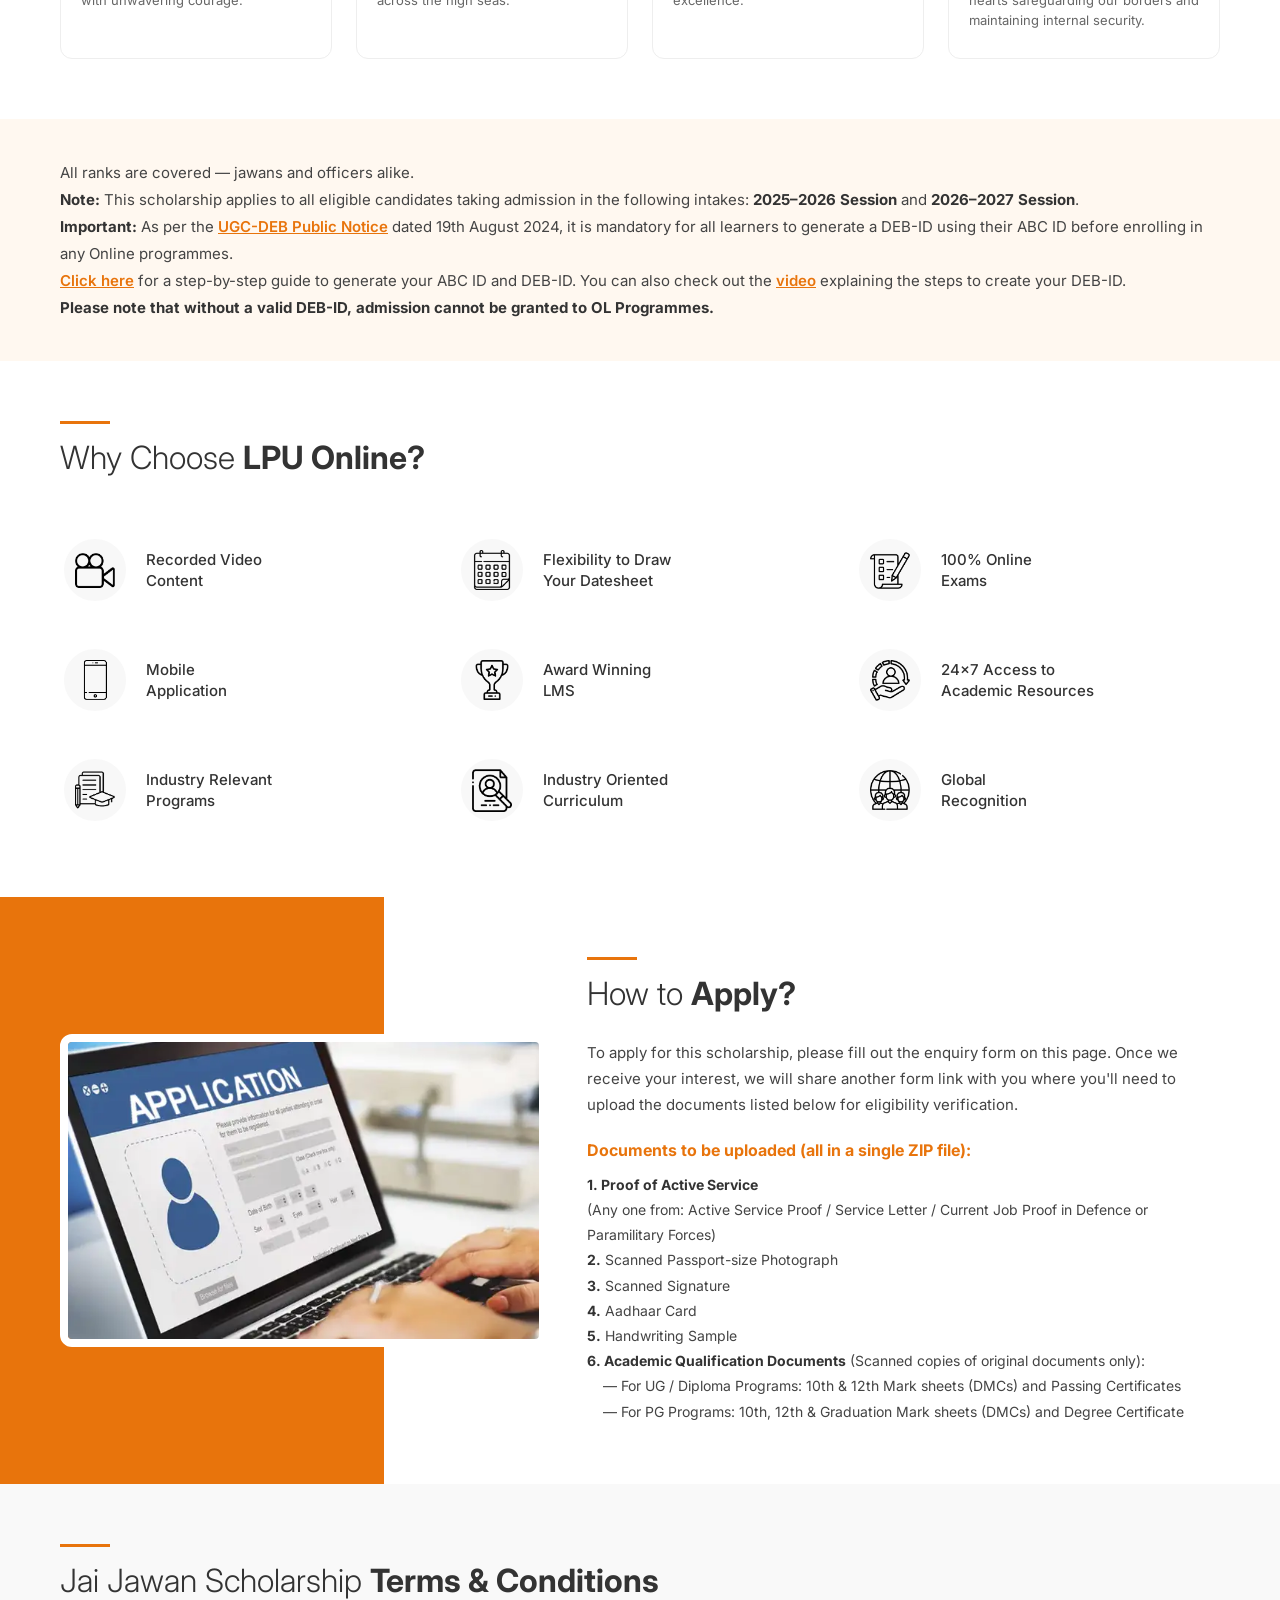
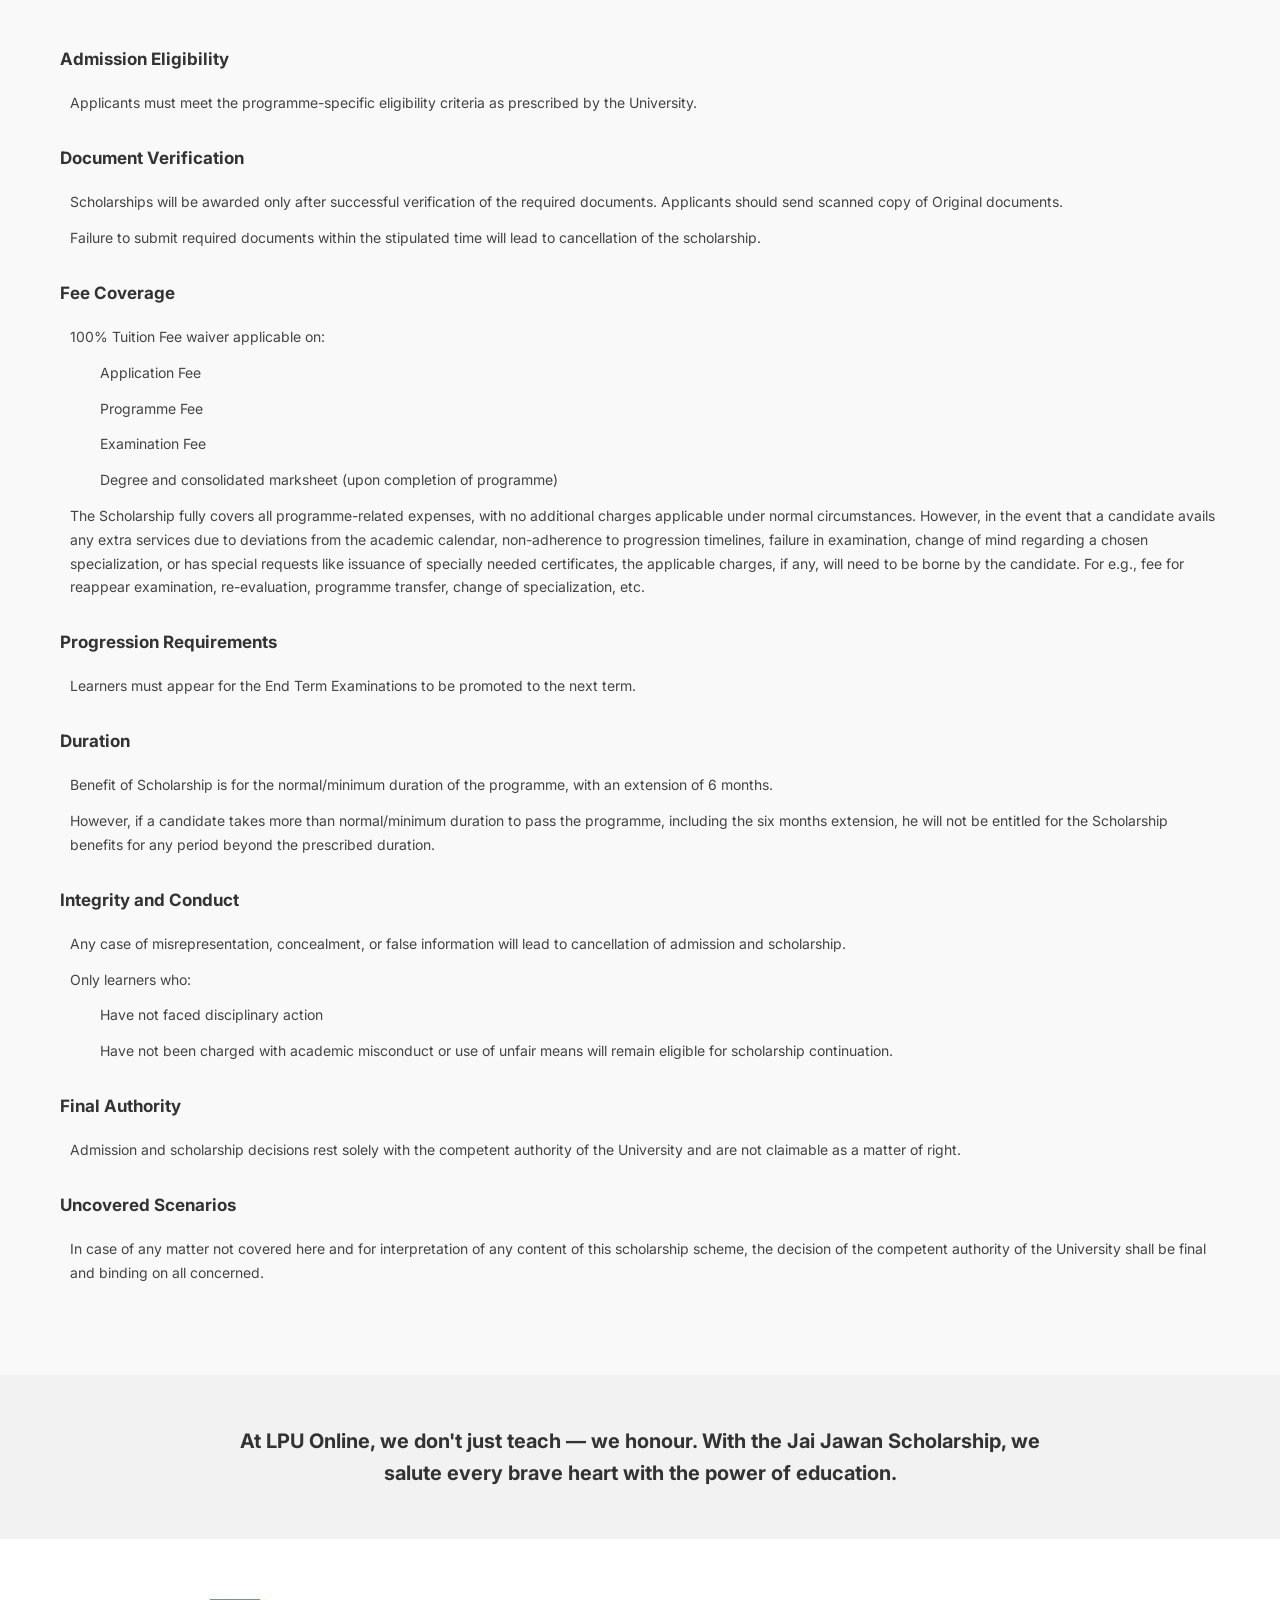
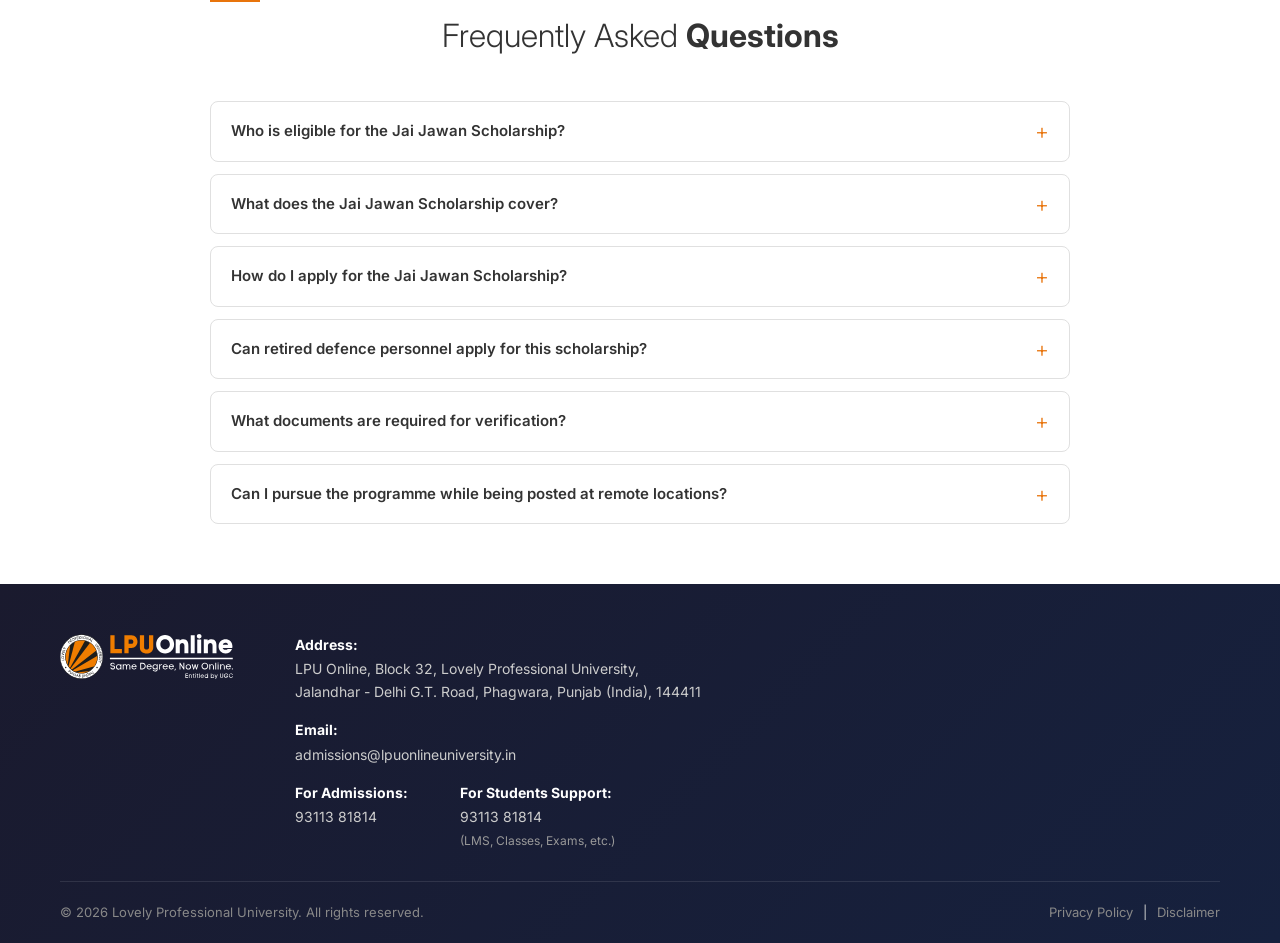
==== commit 64dc8da0: "calling icon addition" ====
--- a/jai-jawan-scholarship.html
+++ b/jai-jawan-scholarship.html
@@ -812,6 +812,12 @@
     <i class="la la-paper-plane"></i> Enquire Now
   </button>
 
+  <a href="tel:9311381814" class="phone-float" aria-label="Call us at 9311381814">
+    <svg xmlns="http://www.w3.org/2000/svg" viewBox="0 0 24 24" width="28" height="28" fill="#fff">
+      <path d="M6.6 10.8c1.4 2.8 3.8 5.1 6.6 6.6l2.2-2.2c.3-.3.7-.4 1-.2 1.1.4 2.3.6 3.6.6.6 0 1 .4 1 1V20c0 .6-.4 1-1 1-9.4 0-17-7.6-17-17 0-.6.4-1 1-1h3.5c.6 0 1 .4 1 1 0 1.3.2 2.5.6 3.6.1.3 0 .7-.2 1L6.6 10.8z"/>
+    </svg>
+  </a>
+
   <a href="https://wa.me/9193113 81814" target="_blank" rel="noopener noreferrer" class="whatsapp-float" aria-label="Chat with us on WhatsApp">
     <svg xmlns="http://www.w3.org/2000/svg" viewBox="0 0 448 512" width="28" height="28" fill="#fff">
       <path d="M380.9 97.1C339 55.1 283.2 32 223.9 32c-122.4 0-222 99.6-222 222 0 39.1 10.2 77.3 29.6 111L0 480l117.7-30.9c32.4 17.7 68.9 27 106.1 27h.1c122.3 0 224.1-99.6 224.1-222 0-59.3-25.2-115-67.1-157zm-157 341.6c-33.2 0-65.7-8.9-94-25.7l-6.7-4-69.8 18.3L72 359.2l-4.4-7c-18.5-29.4-28.2-63.3-28.2-98.2 0-101.7 82.8-184.5 184.6-184.5 49.3 0 95.6 19.2 130.4 54.1 34.8 34.9 56.2 81.2 56.1 130.5 0 101.8-84.9 184.6-186.6 184.6zm101.2-138.2c-5.5-2.8-32.8-16.2-37.9-18-5.1-1.9-8.8-2.8-12.5 2.8-3.7 5.6-14.3 18-17.6 21.8-3.2 3.7-6.5 4.2-12 1.4-32.6-16.3-54-29.1-75.5-66-5.7-9.8 5.7-9.1 16.3-30.3 1.8-3.7.9-6.9-.5-9.7-1.4-2.8-12.5-30.1-17.1-41.2-4.5-10.8-9.1-9.3-12.5-9.5-3.2-.2-6.9-.2-10.6-.2-3.7 0-9.7 1.4-14.8 6.9-5.1 5.6-19.4 19-19.4 46.3 0 27.3 19.9 53.7 22.6 57.4 2.8 3.7 39.1 59.7 94.8 83.8 35.2 15.2 49 16.5 66.6 13.9 10.7-1.6 32.8-13.4 37.4-26.4 4.6-13 4.6-24.1 3.2-26.4-1.3-2.5-5-3.9-10.5-6.6z"/>
--- a/css/jai-jawan-scholarship.css
+++ b/css/jai-jawan-scholarship.css
@@ -653,10 +653,28 @@
   width: 100%; height: 100%;
 }
 
+/* ========== PHONE FLOAT ========== */
+.phone-float {
+  position: fixed;
+  bottom: 20px;
+  right: 20px;
+  z-index: 999;
+  background: #1e73be;
+  width: 56px;
+  height: 56px;
+  border-radius: 50%;
+  display: flex;
+  align-items: center;
+  justify-content: center;
+  box-shadow: 0 4px 12px rgba(30,115,190,0.4);
+  transition: transform 0.3s, box-shadow 0.3s;
+}
+.phone-float:hover { transform: scale(1.1); box-shadow: 0 6px 20px rgba(30,115,190,0.5); }
+
 /* ========== WHATSAPP FLOAT ========== */
 .whatsapp-float {
   position: fixed;
-  bottom: 20px;
+  bottom: 86px;
   right: 20px;
   z-index: 999;
   background: #25d366;
@@ -675,7 +693,7 @@
 /* ========== ENQUIRE FLOATING BUTTON ========== */
 .jw-enquire-float {
   position: fixed;
-  bottom: 85px;
+  bottom: 153px;
   right: 20px;
   z-index: 999;
   background: linear-gradient(135deg, #e8740c, #f5a623);
@@ -759,8 +777,9 @@
   .jw-feature__icon { width: 32px; }
 
   .jw-cta__text { font-size: 15px; }
-  .jw-enquire-float { bottom: 75px; right: 14px; padding: 10px 18px; font-size: 13px; }
-  .whatsapp-float { bottom: 14px; right: 14px; width: 48px; height: 48px; }
+  .jw-enquire-float { bottom: 134px; right: 14px; padding: 10px 18px; font-size: 13px; }
+  .whatsapp-float { bottom: 72px; right: 14px; width: 48px; height: 48px; }
+  .phone-float { bottom: 14px; right: 14px; width: 48px; height: 48px; }
 }
 
 /* ========== FAQ SECTION ========== */
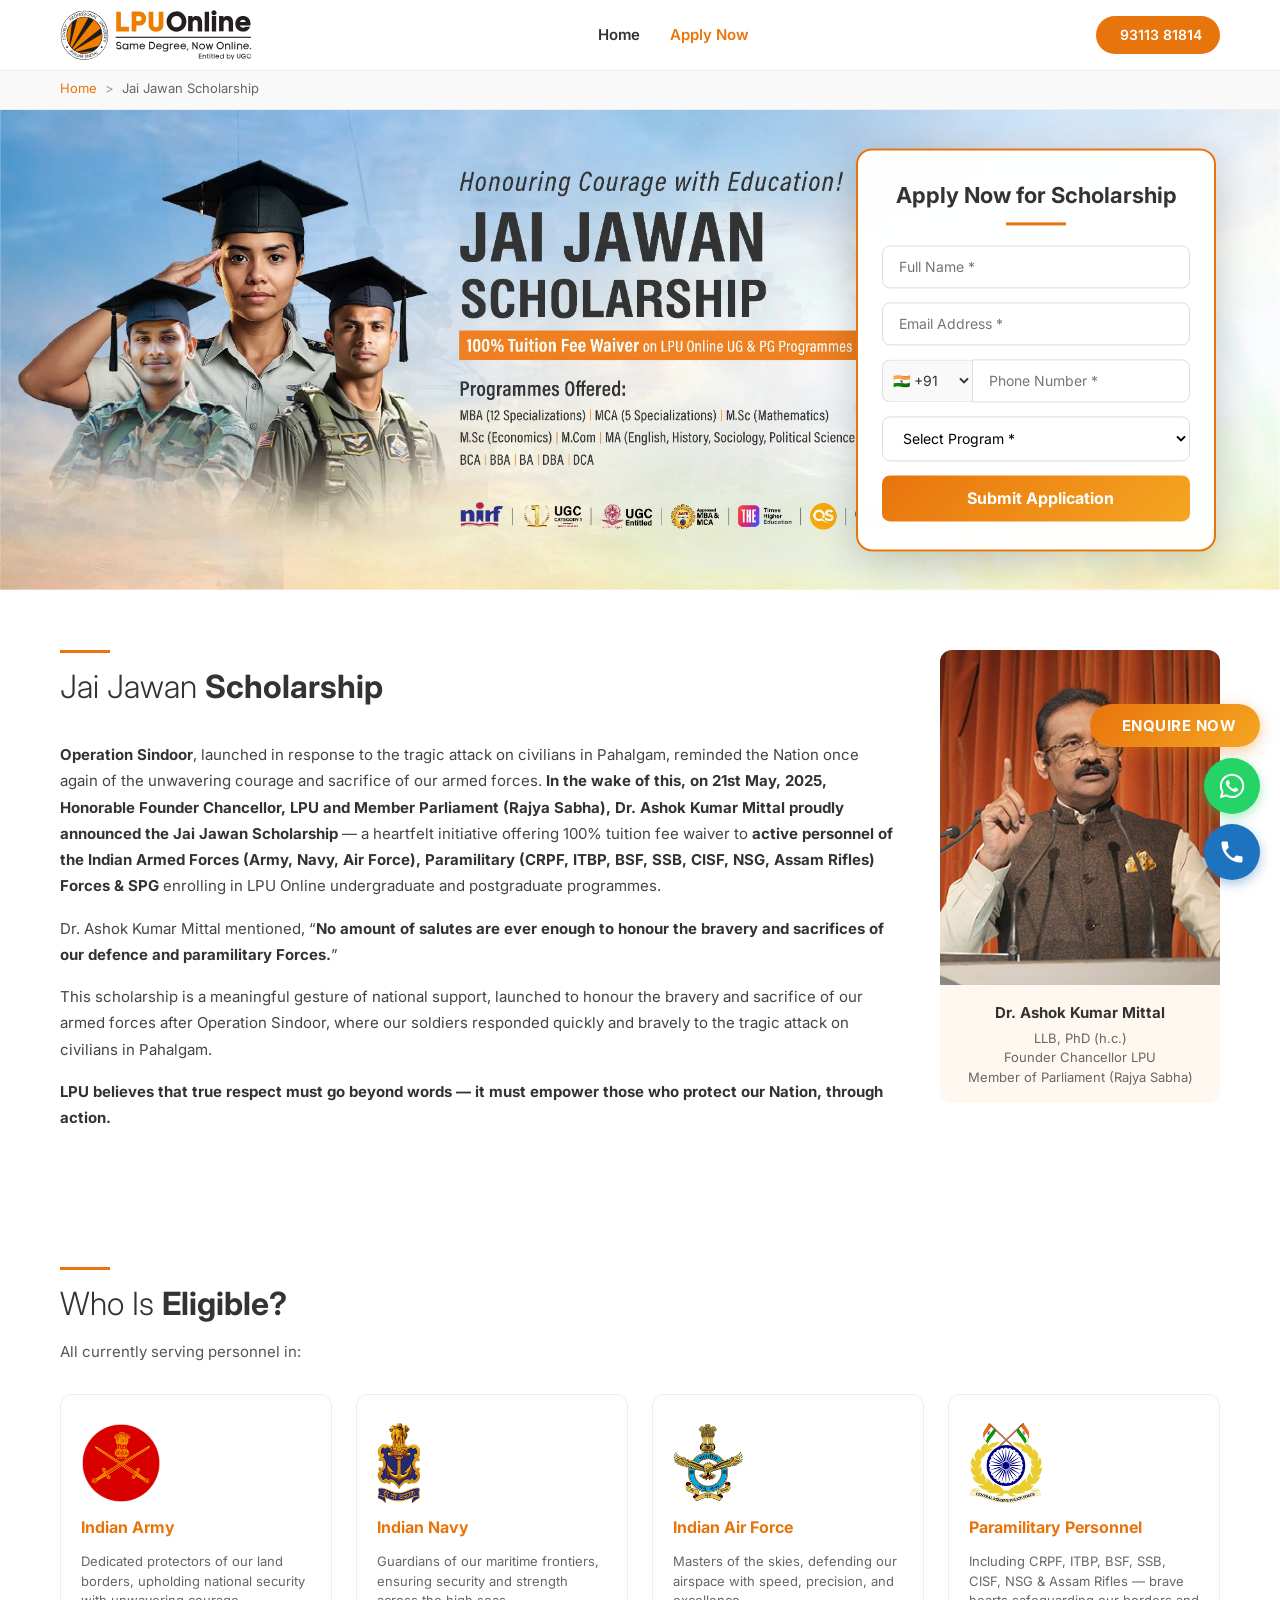
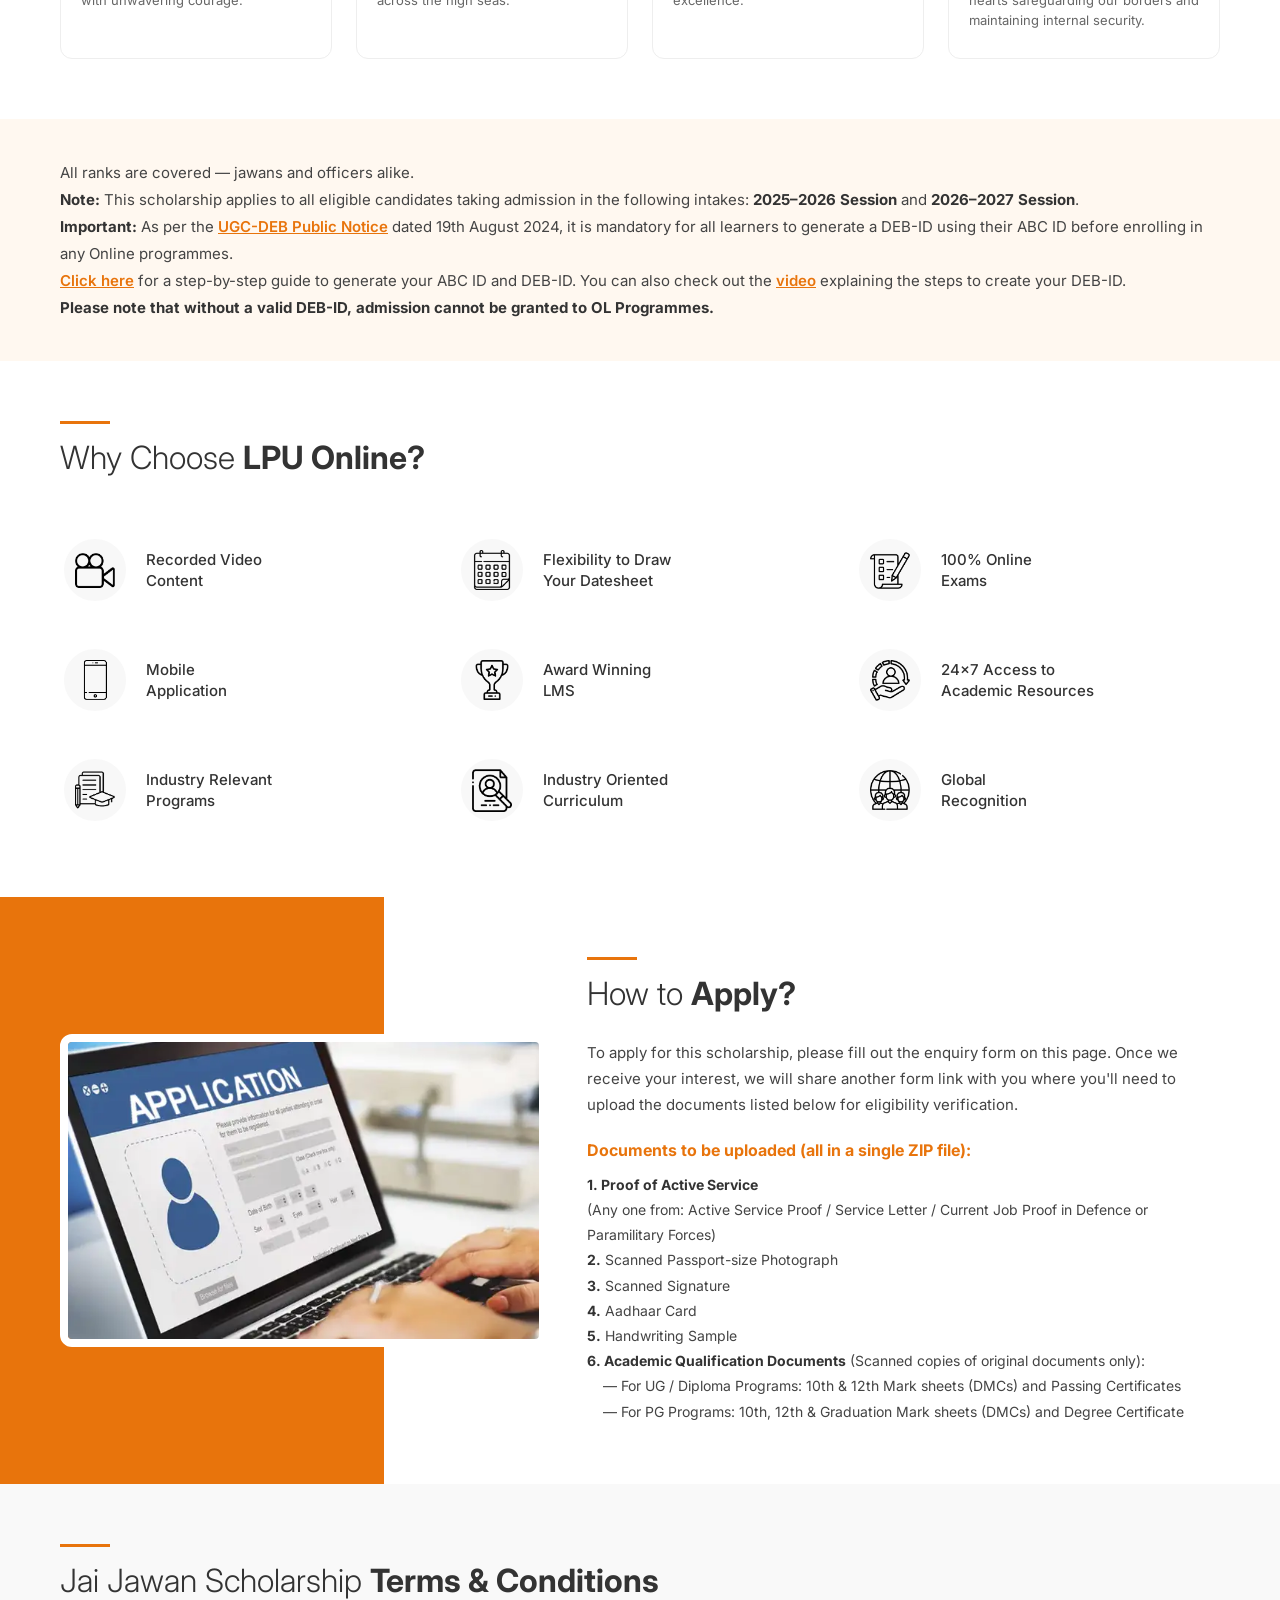
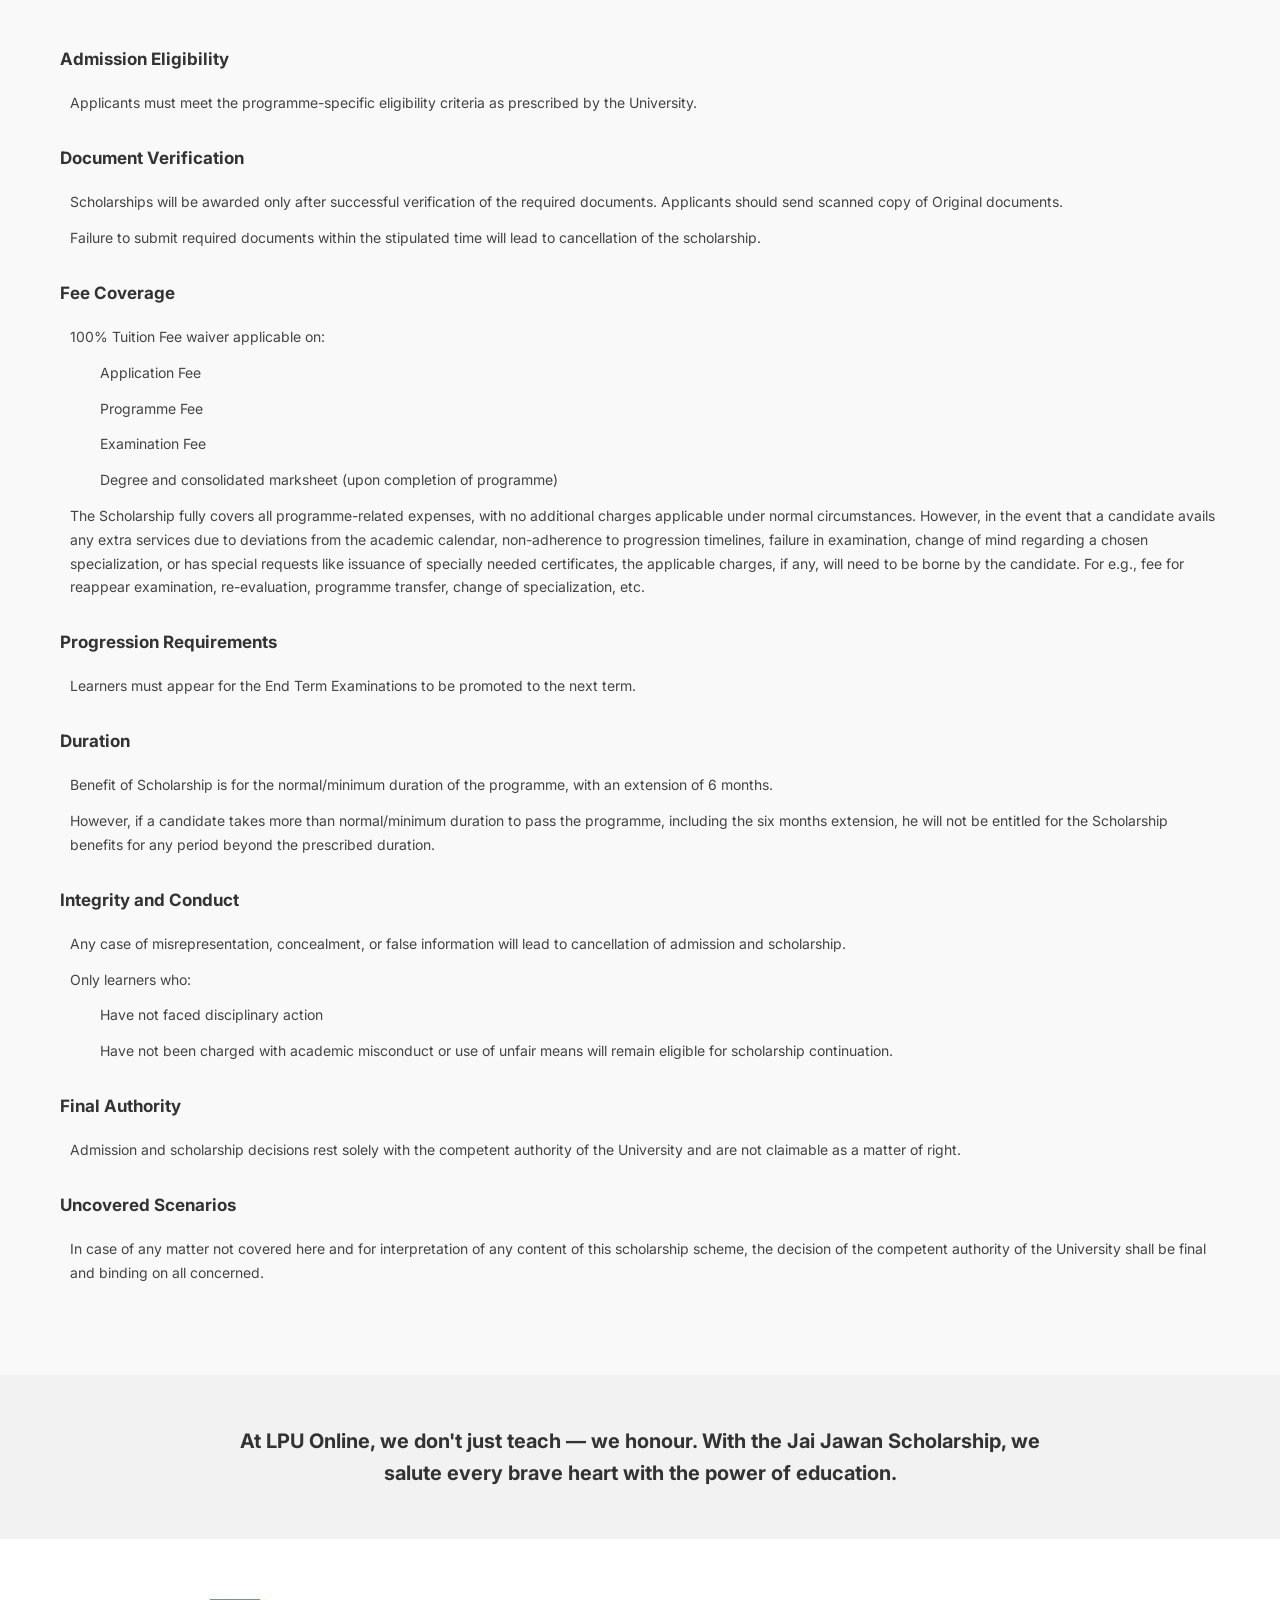
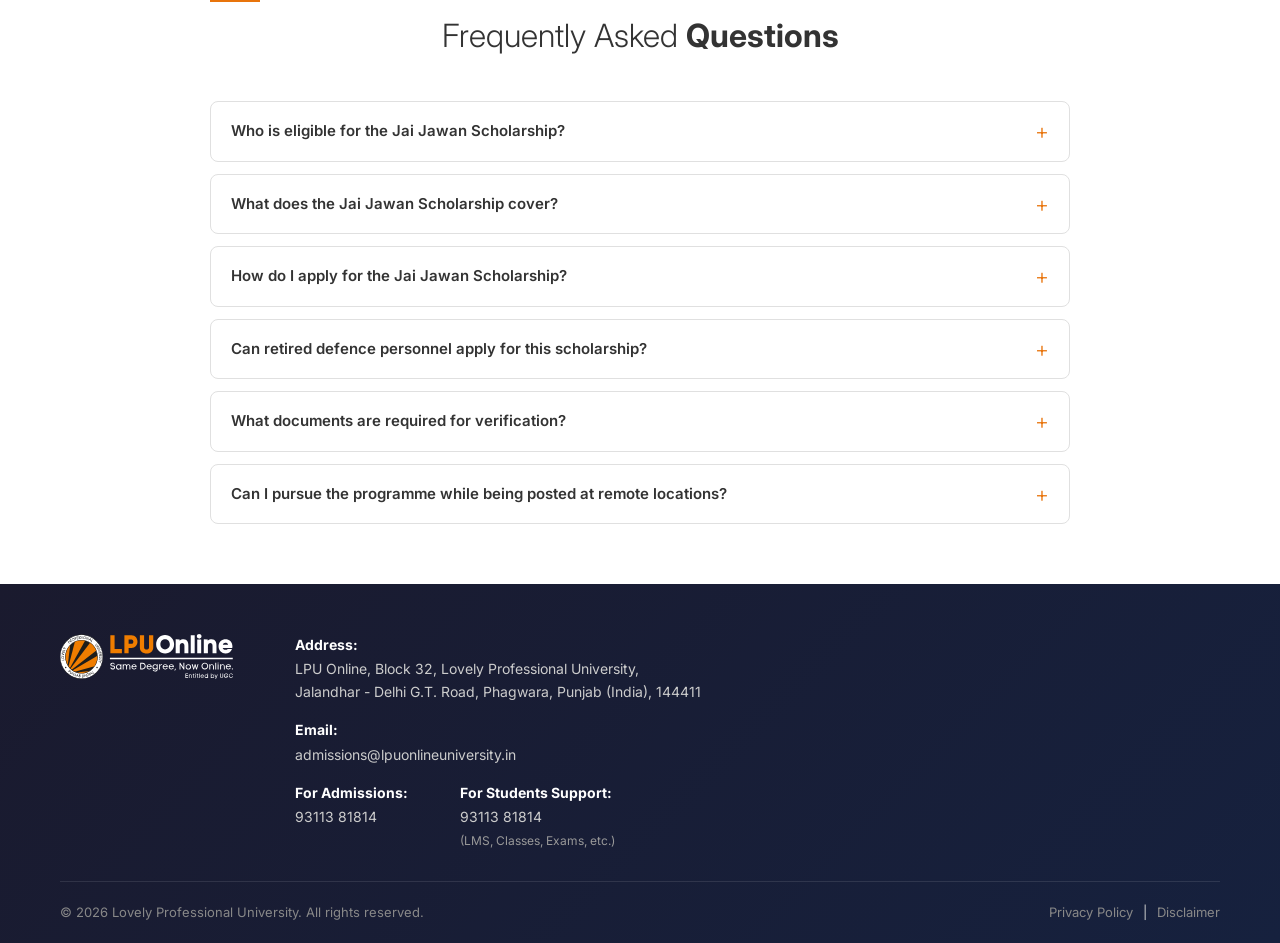
==== commit 897c64ae: "added country code" ====
--- a/jai-jawan-scholarship.html
+++ b/jai-jawan-scholarship.html
@@ -225,8 +225,23 @@
             <div class="jw-hero__form-group">
               <input type="email" name="email" placeholder="Email Address *" required>
             </div>
-            <div class="jw-hero__form-group">
-              <input type="tel" name="phone" placeholder="Phone Number *" required>
+            <div class="jw-hero__form-group" style="display:flex;gap:0;">
+              <select name="country_code" style="width:90px;padding:10px 6px;border:1px solid #ddd;border-right:none;border-radius:8px 0 0 8px;background:#f9f9f9;font-size:14px;color:#333;">
+                <option value="+91" selected>🇮🇳 +91</option>
+                <option value="+1">🇺🇸 +1</option>
+                <option value="+44">🇬🇧 +44</option>
+                <option value="+971">🇦🇪 +971</option>
+                <option value="+966">🇸🇦 +966</option>
+                <option value="+65">🇸🇬 +65</option>
+                <option value="+61">🇦🇺 +61</option>
+                <option value="+49">🇩🇪 +49</option>
+                <option value="+33">🇫🇷 +33</option>
+                <option value="+977">🇳🇵 +977</option>
+                <option value="+880">🇧🇩 +880</option>
+                <option value="+94">🇱🇰 +94</option>
+                <option value="+60">🇲🇾 +60</option>
+              </select>
+              <input type="tel" name="phone" placeholder="Phone Number *" required style="flex:1;border-radius:0 8px 8px 0;">
             </div>
             <div class="jw-hero__form-group">
               <select name="program" required>
@@ -659,7 +674,24 @@
           </div>
           <div class="popup-form__group">
             <label class="popup-form__label">Phone Number</label>
-            <input type="tel" name="phone" placeholder="Enter your phone number" required>
+            <div class="phone-input-group">
+              <select name="country_code" class="country-code-select">
+                <option value="+91" selected>🇮🇳 +91</option>
+                <option value="+1">🇺🇸 +1</option>
+                <option value="+44">🇬🇧 +44</option>
+                <option value="+971">🇦🇪 +971</option>
+                <option value="+966">🇸🇦 +966</option>
+                <option value="+65">🇸🇬 +65</option>
+                <option value="+61">🇦🇺 +61</option>
+                <option value="+49">🇩🇪 +49</option>
+                <option value="+33">🇫🇷 +33</option>
+                <option value="+977">🇳🇵 +977</option>
+                <option value="+880">🇧🇩 +880</option>
+                <option value="+94">🇱🇰 +94</option>
+                <option value="+60">🇲🇾 +60</option>
+              </select>
+              <input type="tel" name="phone" placeholder="Enter your phone number" required>
+            </div>
           </div>
           <div class="popup-form__group">
             <label class="popup-form__label">Program of Interest</label>
@@ -735,7 +767,24 @@
           </div>
           <div class="popup-form__group">
             <label class="popup-form__label">Phone Number</label>
-            <input type="tel" name="phone" placeholder="Enter your phone number" required>
+            <div class="phone-input-group">
+              <select name="country_code" class="country-code-select">
+                <option value="+91" selected>🇮🇳 +91</option>
+                <option value="+1">🇺🇸 +1</option>
+                <option value="+44">🇬🇧 +44</option>
+                <option value="+971">🇦🇪 +971</option>
+                <option value="+966">🇸🇦 +966</option>
+                <option value="+65">🇸🇬 +65</option>
+                <option value="+61">🇦🇺 +61</option>
+                <option value="+49">🇩🇪 +49</option>
+                <option value="+33">🇫🇷 +33</option>
+                <option value="+977">🇳🇵 +977</option>
+                <option value="+880">🇧🇩 +880</option>
+                <option value="+94">🇱🇰 +94</option>
+                <option value="+60">🇲🇾 +60</option>
+              </select>
+              <input type="tel" name="phone" placeholder="Enter your phone number" required>
+            </div>
           </div>
           <div class="popup-form__group">
             <label class="popup-form__label">Highest Qualification</label>
@@ -953,6 +1002,9 @@
         submitBtn.disabled = true;
         submitBtn.innerHTML = '<i class="la la-spinner la-spin"></i> Submitting...';
         var formData = new FormData(form);
+        var cc = formData.get('country_code') || '+91';
+        formData.set('phone', cc + ' ' + formData.get('phone'));
+        formData.delete('country_code');
         formData.append('form_type', 'enquire');
         formData.append('page_source', 'jai-jawan-scholarship.html');
         fetch('submit_form.php', { method: 'POST', body: formData })
@@ -975,6 +1027,9 @@
         submitBtn.disabled = true;
         submitBtn.innerHTML = '<i class="la la-spinner la-spin"></i> Submitting...';
         var formData = new FormData(form);
+        var cc = formData.get('country_code') || '+91';
+        formData.set('phone', cc + ' ' + formData.get('phone'));
+        formData.delete('country_code');
         formData.append('form_type', 'apply');
         formData.append('page_source', 'jai-jawan-scholarship.html');
         fetch('submit_form.php', { method: 'POST', body: formData })
@@ -998,6 +1053,9 @@
       submitBtn.disabled = true;
       submitBtn.innerHTML = '<i class="la la-spinner la-spin"></i> Submitting...';
       var formData = new FormData(form);
+      var cc = formData.get('country_code') || '+91';
+      formData.set('phone', cc + ' ' + formData.get('phone'));
+      formData.delete('country_code');
       formData.append('form_type', 'scholarship_apply');
       formData.append('page_source', 'jai-jawan-scholarship.html');
       fetch('submit_form.php', { method: 'POST', body: formData })
--- a/css/jai-jawan-scholarship.css
+++ b/css/jai-jawan-scholarship.css
@@ -596,6 +596,42 @@
   outline: none;
   border-color: #e8740c;
   background: #fff;
+}
+
+/* Phone input with country code */
+.phone-input-group {
+  display: flex;
+  gap: 0;
+}
+
+.phone-input-group .country-code-select {
+  width: 95px;
+  min-width: 95px;
+  padding: 10px 6px 10px 10px;
+  border: 1px solid #ddd;
+  border-right: none;
+  border-radius: 8px 0 0 8px;
+  font-size: 14px;
+  font-family: 'Inter', sans-serif;
+  color: #333;
+  background: #f5f5f5;
+  cursor: pointer;
+  appearance: none;
+  background-image: url("data:image/svg+xml,%3Csvg xmlns='http://www.w3.org/2000/svg' width='10' height='10' viewBox='0 0 12 12'%3E%3Cpath fill='%23666' d='M6 8L1 3h10z'/%3E%3C/svg%3E");
+  background-repeat: no-repeat;
+  background-position: right 6px center;
+  padding-right: 18px;
+  transition: border-color 0.3s;
+}
+
+.phone-input-group .country-code-select:focus {
+  outline: none;
+  border-color: #e8740c;
+}
+
+.phone-input-group input[name="phone"] {
+  flex: 1;
+  border-radius: 0 8px 8px 0;
 }
 .popup-form__consent {
   margin: 14px 0 16px;
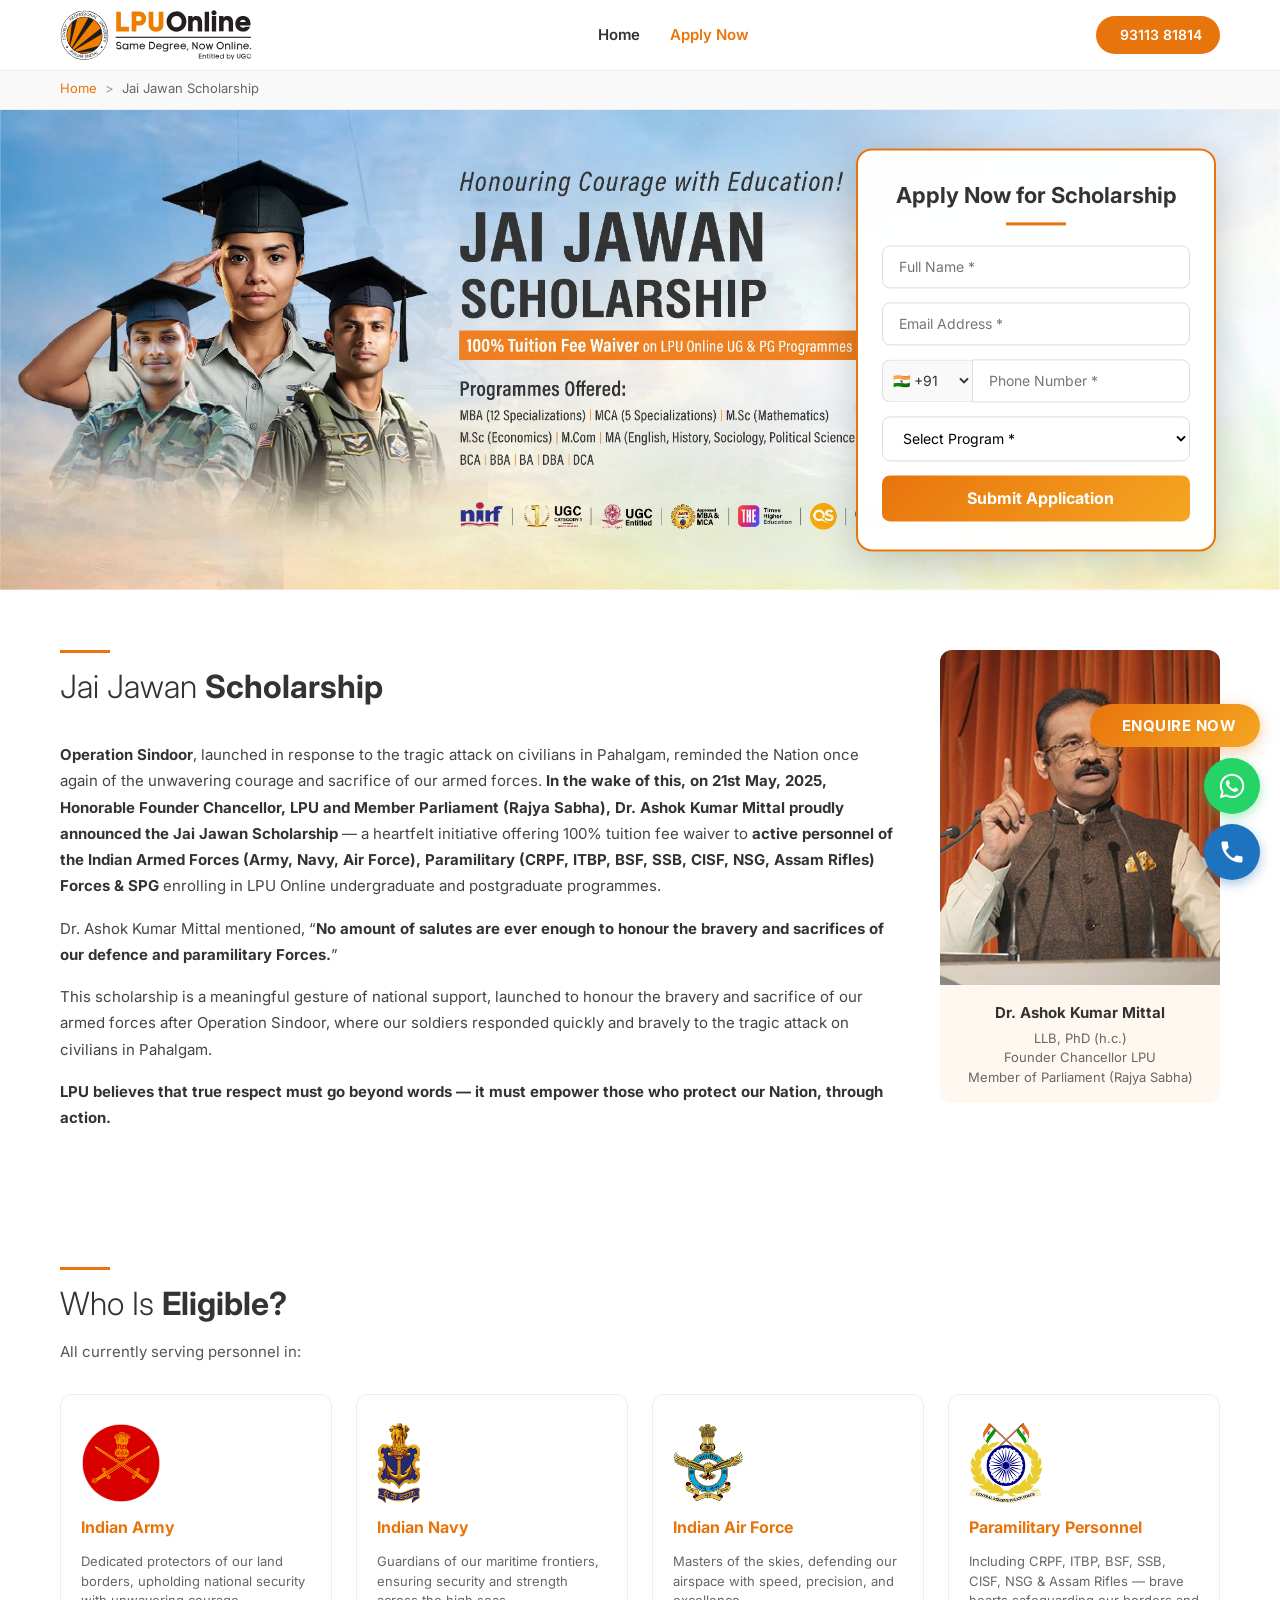
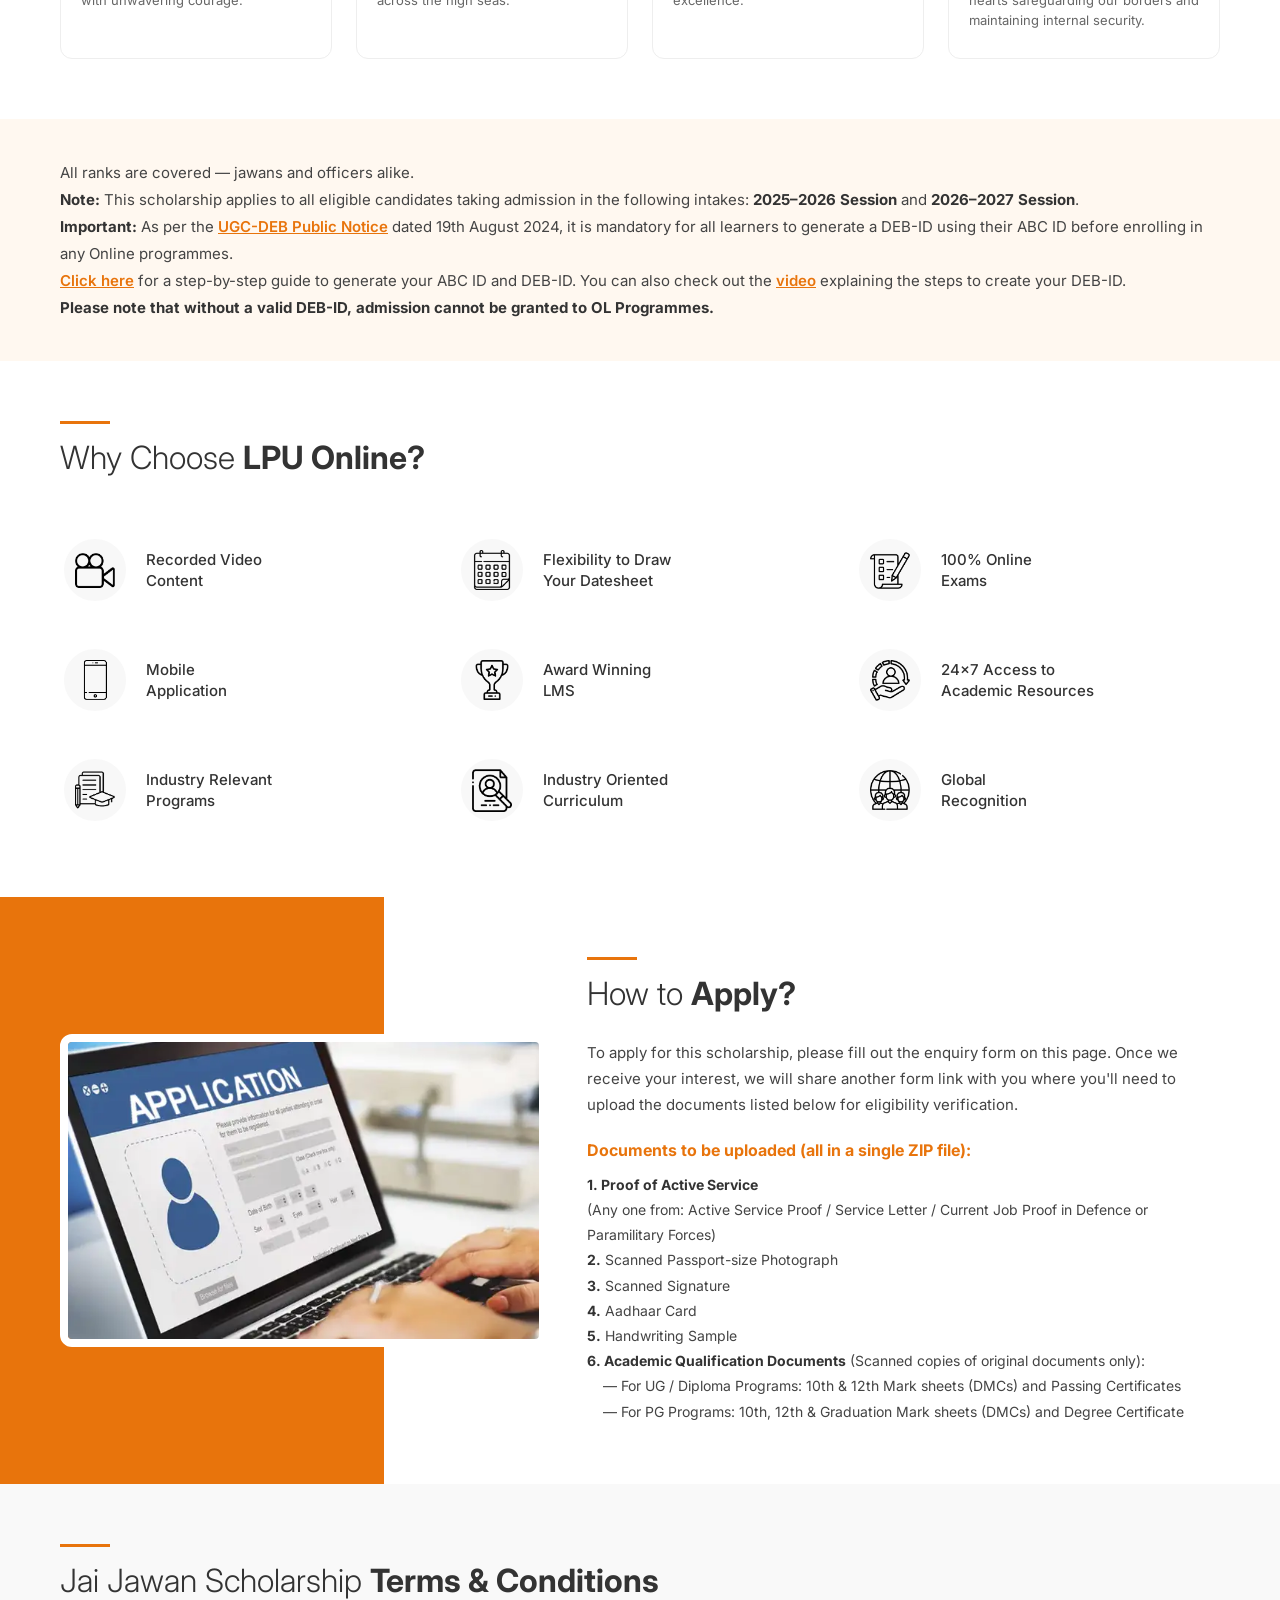
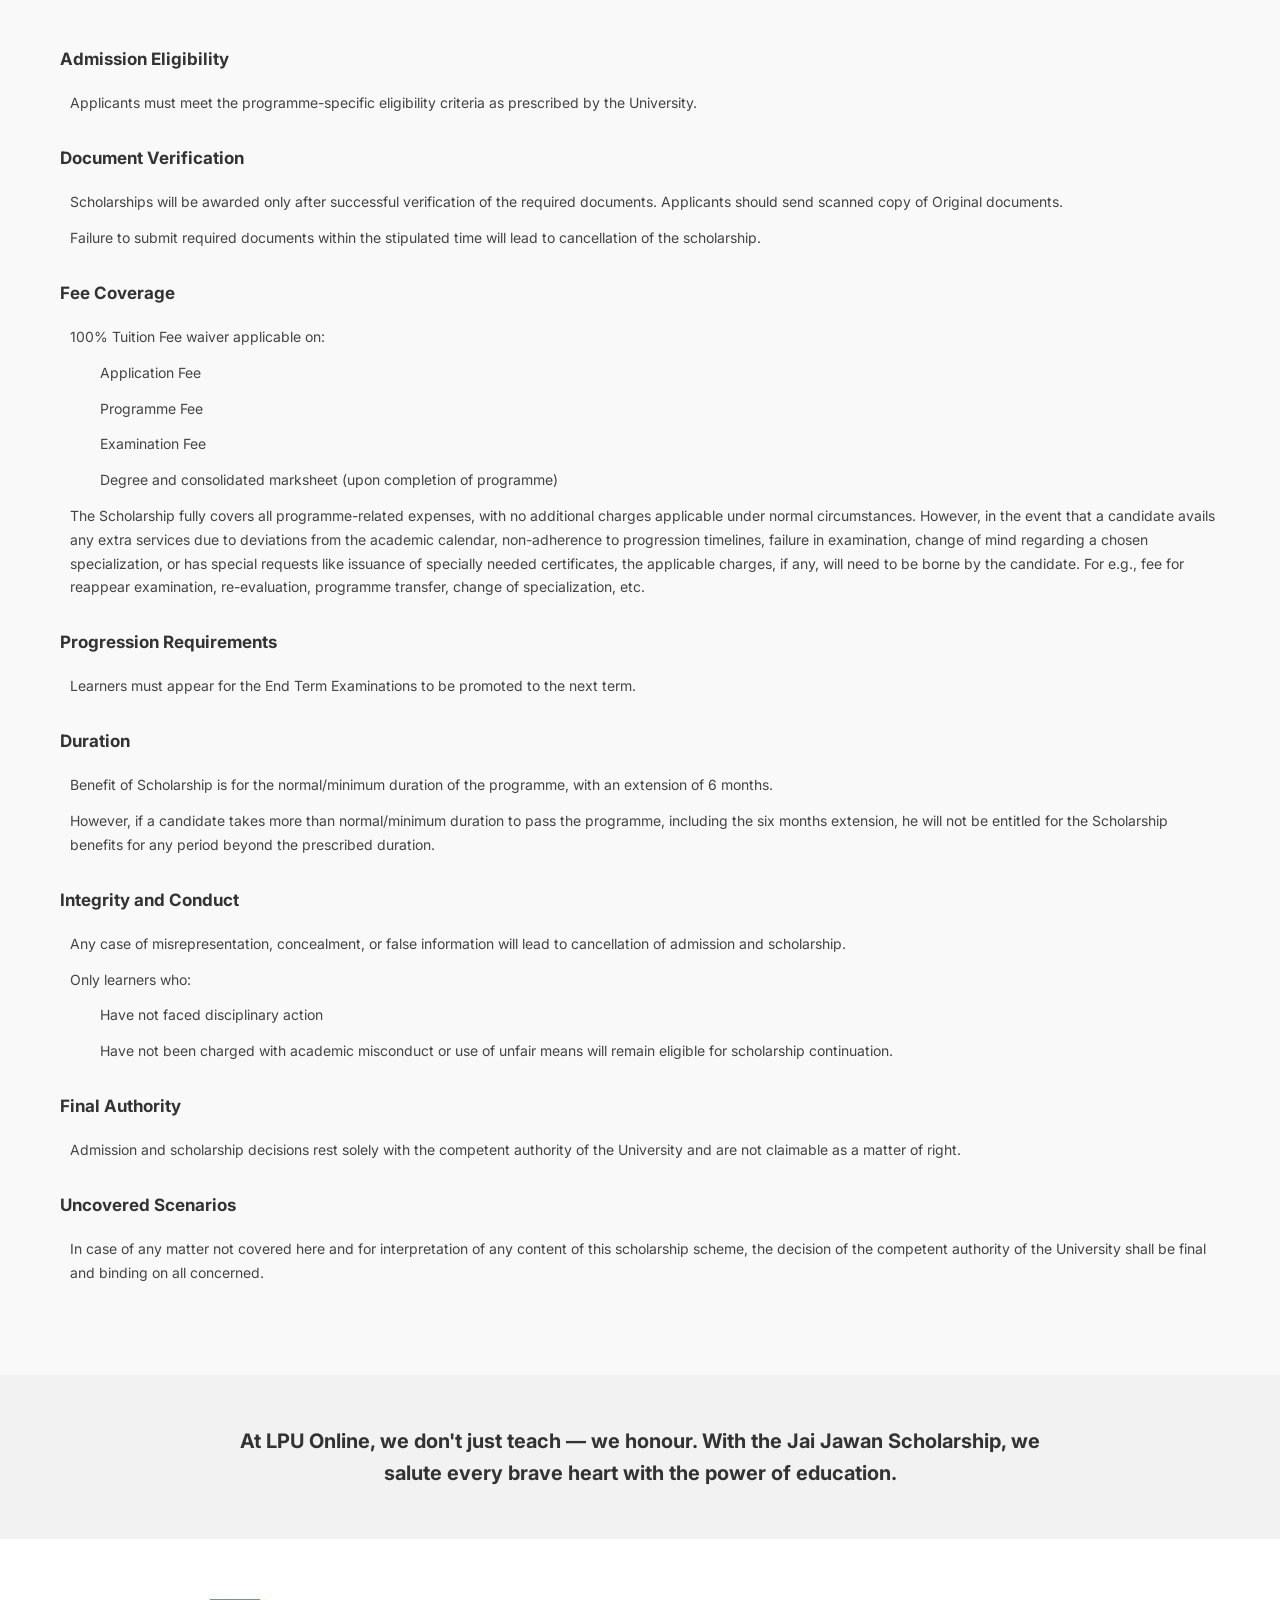
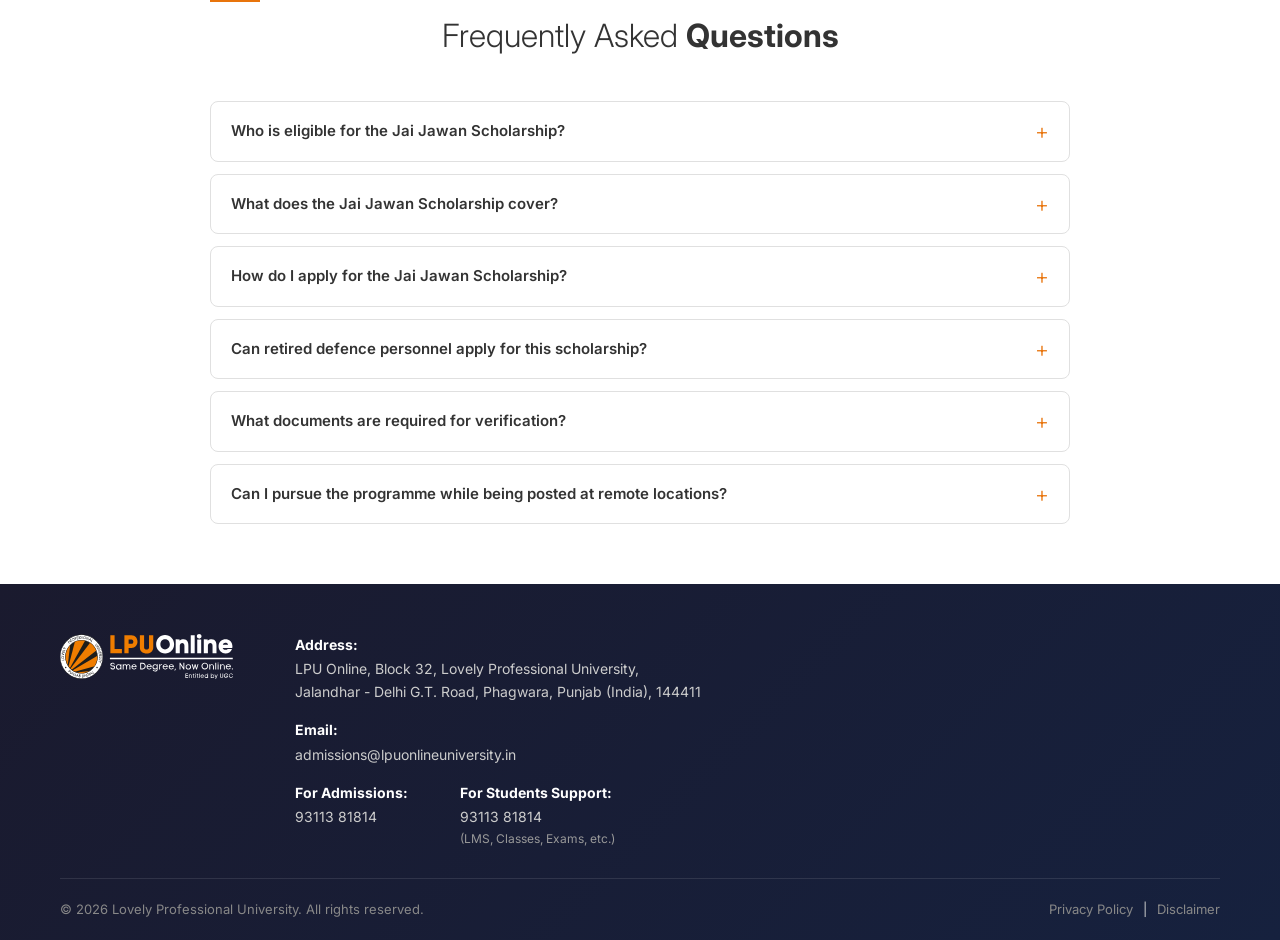
==== commit 3457c164: "merhe" ====
--- a/jai-jawan-scholarship.html
+++ b/jai-jawan-scholarship.html
@@ -1,59 +1,45 @@
-<!DOCTYPE html>
-<html lang="en">
-<head>
-  <meta charset="UTF-8">
-  <meta name="viewport" content="width=device-width, initial-scale=1.0">
-  <meta http-equiv="X-UA-Compatible" content="IE=edge">
-
-  <!-- Favicon -->
-  <link rel="icon" type="image/png" sizes="32x32" href="images/lpu-favicon.png">
-  <link rel="icon" type="image/png" sizes="16x16" href="images/lpu-favicon.png">
-  <link rel="apple-touch-icon" sizes="180x180" href="images/lpu-favicon.png">
-
-  <!-- Primary SEO Meta Tags -->
-  <title>Jai Jawan Scholarship — 100% Tuition Fee Waiver | LPU Online University</title>
-  <meta name="description" content="Jai Jawan Scholarship by LPU Online offers 100% tuition fee waiver to active Indian Armed Forces, Paramilitary & SPG personnel. Enrol in UG & PG online programmes with full fee coverage. Apply now.">
-  <meta name="keywords" content="Jai Jawan Scholarship, LPU Online scholarship, armed forces scholarship, military scholarship India, defence personnel free education, 100% tuition fee waiver, Indian Army, Indian Navy, Indian Air Force, CRPF, BSF, ITBP, paramilitary scholarship, Operation Sindoor, LPU Online University">
-  <meta name="author" content="LPU Online University">
-  <meta name="robots" content="index, follow, max-image-preview:large, max-snippet:-1, max-video-preview:-1">
-  <link rel="canonical" href="https://lpuonlineuniversity.in/jai-jawan-scholarship.html">
-
-  <!-- Geo-Targeting for India -->
-  <meta name="geo.region" content="IN-PB">
-  <meta name="geo.placename" content="Phagwara, Punjab">
-  <meta name="geo.position" content="31.2247;75.7666">
-  <meta name="ICBM" content="31.2247, 75.7666">
-  <meta name="language" content="English">
-  <meta name="revisit-after" content="7 days">
-
-  <!-- Open Graph / Facebook -->
-  <meta property="og:type" content="website">
-  <meta property="og:url" content="https://lpuonlineuniversity.in/jai-jawan-scholarship.html">
-  <meta property="og:title" content="Jai Jawan Scholarship — 100% Tuition Fee Waiver | LPU Online">
-  <meta property="og:description" content="LPU Online honours India's armed forces with 100% tuition fee waiver on all UG & PG online programmes. Open for Indian Army, Navy, Air Force & Paramilitary personnel.">
-  <meta property="og:image" content="https://lpuonlineuniversity.in/images/jai-jawan-scholarship-v3.webp">
-  <meta property="og:site_name" content="LPU Online University">
-
-  <!-- Twitter -->
-  <meta name="twitter:card" content="summary_large_image">
-  <meta name="twitter:url" content="https://lpuonlineuniversity.in/jai-jawan-scholarship.html">
-  <meta name="twitter:title" content="Jai Jawan Scholarship — 100% Tuition Fee Waiver | LPU Online">
-  <meta name="twitter:description" content="LPU Online honours India's armed forces with 100% tuition fee waiver on all UG & PG online programmes.">
-  <meta name="twitter:image" content="https://lpuonlineuniversity.in/images/jai-jawan-scholarship-v3.webp">
-
-  <!-- Google Fonts -->
-  <link rel="preconnect" href="https://fonts.googleapis.com">
-  <link rel="preconnect" href="https://fonts.gstatic.com" crossorigin>
-  <link href="https://fonts.googleapis.com/css2?family=Inter:wght@300;400;500;600;700;800&display=swap" rel="stylesheet">
-
-  <!-- Line Awesome Icons -->
-  <link rel="stylesheet" href="https://maxst.icons8.com/vue-static/landings/line-awesome/line-awesome/1.3.0/css/line-awesome.min.css">
-
-  <!-- Page CSS -->
-  <link rel="stylesheet" href="css/jai-jawan-scholarship.css">
-
-  <!-- Schema.org Structured Data -->
-  <script type="application/ld+json">
+<meta name="robots" content="index, follow, max-image-preview:large, max-snippet:-1, max-video-preview:-1">
+<link rel="canonical" href="https://lpuonlineuniversity.in/jai-jawan-scholarship.html">
+
+<!-- Geo-Targeting for India -->
+<meta name="geo.region" content="IN-PB">
+<meta name="geo.placename" content="Phagwara, Punjab">
+<meta name="geo.position" content="31.2247;75.7666">
+<meta name="ICBM" content="31.2247, 75.7666">
+<meta name="language" content="English">
+<meta name="revisit-after" content="7 days">
+
+<!-- Open Graph / Facebook -->
+<meta property="og:type" content="website">
+<meta property="og:url" content="https://lpuonlineuniversity.in/jai-jawan-scholarship.html">
+<meta property="og:title" content="Jai Jawan Scholarship — 100% Tuition Fee Waiver | LPU Online">
+<meta property="og:description"
+  content="LPU Online honours India's armed forces with 100% tuition fee waiver on all UG & PG online programmes. Open for Indian Army, Navy, Air Force & Paramilitary personnel.">
+<meta property="og:image" content="https://lpuonlineuniversity.in/images/jai-jawan-scholarship-v3.webp">
+<meta property="og:site_name" content="LPU Online University">
+
+<!-- Twitter -->
+<meta name="twitter:card" content="summary_large_image">
+<meta name="twitter:url" content="https://lpuonlineuniversity.in/jai-jawan-scholarship.html">
+<meta name="twitter:title" content="Jai Jawan Scholarship — 100% Tuition Fee Waiver | LPU Online">
+<meta name="twitter:description"
+  content="LPU Online honours India's armed forces with 100% tuition fee waiver on all UG & PG online programmes.">
+<meta name="twitter:image" content="https://lpuonlineuniversity.in/images/jai-jawan-scholarship-v3.webp">
+
+<!-- Google Fonts -->
+<link rel="preconnect" href="https://fonts.googleapis.com">
+<link rel="preconnect" href="https://fonts.gstatic.com" crossorigin>
+<link href="https://fonts.googleapis.com/css2?family=Inter:wght@300;400;500;600;700;800&display=swap" rel="stylesheet">
+
+<!-- Line Awesome Icons -->
+<link rel="stylesheet"
+  href="https://maxst.icons8.com/vue-static/landings/line-awesome/line-awesome/1.3.0/css/line-awesome.min.css">
+
+<!-- Page CSS -->
+<link rel="stylesheet" href="css/jai-jawan-scholarship.css">
+
+<!-- Schema.org Structured Data -->
+<script type="application/ld+json">
   {
     "@context": "https://schema.org",
     "@type": "Scholarship",
@@ -77,8 +63,8 @@
   }
   </script>
 
-  <!-- BreadcrumbList Schema -->
-  <script type="application/ld+json">
+<!-- BreadcrumbList Schema -->
+<script type="application/ld+json">
   {
     "@context": "https://schema.org",
     "@type": "BreadcrumbList",
@@ -99,8 +85,8 @@
   }
   </script>
 
-  <!-- FAQPage Schema -->
-  <script type="application/ld+json">
+<!-- FAQPage Schema -->
+<script type="application/ld+json">
   {
     "@context": "https://schema.org",
     "@type": "FAQPage",
@@ -141,6 +127,7 @@
   }
   </script>
 </head>
+
 <body>
 
   <!-- ========== HEADER / NAVBAR ========== -->
@@ -148,7 +135,8 @@
     <div class="header__inner">
       <div class="header__logo">
         <a href="/" aria-label="LPU Online University Home">
-          <img src="images/LPU-Online-Logo.svg" alt="LPU Online University - UGC Entitled Online Degree Programs" width="280" height="60">
+          <img src="images/LPU-Online-Logo.svg" alt="LPU Online University - UGC Entitled Online Degree Programs"
+            width="280" height="60">
         </a>
       </div>
 
@@ -210,10 +198,13 @@
     <div class="jw-hero__wrapper">
       <picture>
         <source srcset="images/jai-jawan-scholarship-m.webp" media="(max-width: 768px)">
-        <img class="jw-hero__desktop" src="images/jai-jawan-scholarship-v3.webp" alt="Jai Jawan Scholarship — 100% Tuition Fee Waiver by LPU Online for Indian Armed Forces and Paramilitary Personnel" width="1920" height="600">
+        <img class="jw-hero__desktop" src="images/jai-jawan-scholarship-v3.webp"
+          alt="Jai Jawan Scholarship — 100% Tuition Fee Waiver by LPU Online for Indian Armed Forces and Paramilitary Personnel"
+          width="1920" height="600">
       </picture>
-      <img class="jw-hero__mobile" src="images/jai-jawan-scholarship-m.webp" alt="Jai Jawan Scholarship — 100% Tuition Fee Waiver by LPU Online" width="768" height="960">
-      
+      <img class="jw-hero__mobile" src="images/jai-jawan-scholarship-m.webp"
+        alt="Jai Jawan Scholarship — 100% Tuition Fee Waiver by LPU Online" width="768" height="960">
+
       <!-- Apply Form Overlay -->
       <div class="jw-hero__form-overlay">
         <div class="jw-hero__form">
@@ -226,7 +217,8 @@
               <input type="email" name="email" placeholder="Email Address *" required>
             </div>
             <div class="jw-hero__form-group" style="display:flex;gap:0;">
-              <select name="country_code" style="width:90px;padding:10px 6px;border:1px solid #ddd;border-right:none;border-radius:8px 0 0 8px;background:#f9f9f9;font-size:14px;color:#333;">
+              <select name="country_code"
+                style="width:90px;padding:10px 6px;border:1px solid #ddd;border-right:none;border-radius:8px 0 0 8px;background:#f9f9f9;font-size:14px;color:#333;">
                 <option value="+91" selected>🇮🇳 +91</option>
                 <option value="+1">🇺🇸 +1</option>
                 <option value="+44">🇬🇧 +44</option>
@@ -241,7 +233,8 @@
                 <option value="+94">🇱🇰 +94</option>
                 <option value="+60">🇲🇾 +60</option>
               </select>
-              <input type="tel" name="phone" placeholder="Phone Number *" required style="flex:1;border-radius:0 8px 8px 0;">
+              <input type="tel" name="phone" placeholder="Phone Number *" required
+                style="flex:1;border-radius:0 8px 8px 0;">
             </div>
             <div class="jw-hero__form-group">
               <select name="program" required>
@@ -273,17 +266,30 @@
         <div class="jw-details__content">
           <h1 class="jw-details__heading">Jai Jawan <span>Scholarship</span></h1>
           <div class="jw-details__text">
-            <p><strong>Operation Sindoor</strong>, launched in response to the tragic attack on civilians in Pahalgam, reminded the Nation once again of the unwavering courage and sacrifice of our armed forces. <strong>In the wake of this, on 21st May, 2025, Honorable Founder Chancellor, LPU and Member Parliament (Rajya Sabha), Dr. Ashok Kumar Mittal proudly announced the Jai Jawan Scholarship</strong> — a heartfelt initiative offering 100% tuition fee waiver to <strong>active personnel of the Indian Armed Forces (Army, Navy, Air Force), Paramilitary (CRPF, ITBP, BSF, SSB, CISF, NSG, Assam Rifles) Forces &amp; SPG</strong> enrolling in LPU Online undergraduate and postgraduate programmes.</p>
-            <p>Dr. Ashok Kumar Mittal mentioned, &ldquo;<strong>No amount of salutes are ever enough to honour the bravery and sacrifices of our defence and paramilitary Forces.</strong>&rdquo;</p>
-            <p>This scholarship is a meaningful gesture of national support, launched to honour the bravery and sacrifice of our armed forces after Operation Sindoor, where our soldiers responded quickly and bravely to the tragic attack on civilians in Pahalgam.</p>
-            <p><strong>LPU believes that true respect must go beyond words — it must empower those who protect our Nation, through action.</strong></p>
+            <p><strong>Operation Sindoor</strong>, launched in response to the tragic attack on civilians in Pahalgam,
+              reminded the Nation once again of the unwavering courage and sacrifice of our armed forces. <strong>In the
+                wake of this, on 21st May, 2025, Honorable Founder Chancellor, LPU and Member Parliament (Rajya Sabha),
+                Dr. Ashok Kumar Mittal proudly announced the Jai Jawan Scholarship</strong> — a heartfelt initiative
+              offering 100% tuition fee waiver to <strong>active personnel of the Indian Armed Forces (Army, Navy, Air
+                Force), Paramilitary (CRPF, ITBP, BSF, SSB, CISF, NSG, Assam Rifles) Forces &amp; SPG</strong> enrolling
+              in LPU Online undergraduate and postgraduate programmes.</p>
+            <p>Dr. Ashok Kumar Mittal mentioned, &ldquo;<strong>No amount of salutes are ever enough to honour the
+                bravery and sacrifices of our defence and paramilitary Forces.</strong>&rdquo;</p>
+            <p>This scholarship is a meaningful gesture of national support, launched to honour the bravery and
+              sacrifice of our armed forces after Operation Sindoor, where our soldiers responded quickly and bravely to
+              the tragic attack on civilians in Pahalgam.</p>
+            <p><strong>LPU believes that true respect must go beyond words — it must empower those who protect our
+                Nation, through action.</strong></p>
           </div>
         </div>
         <aside class="jw-founder">
-          <img src="images/dr-ashok-kumar-mittal.jpg" alt="Dr. Ashok Kumar Mittal — Founder Chancellor LPU, Member of Parliament (Rajya Sabha)" width="280" height="350">
+          <img src="images/dr-ashok-kumar-mittal.jpg"
+            alt="Dr. Ashok Kumar Mittal — Founder Chancellor LPU, Member of Parliament (Rajya Sabha)" width="280"
+            height="350">
           <div class="jw-founder__info">
             <p class="jw-founder__name">Dr. Ashok Kumar Mittal</p>
-            <p class="jw-founder__credentials">LLB, PhD (h.c.)<br>Founder Chancellor LPU<br>Member of Parliament (Rajya Sabha)</p>
+            <p class="jw-founder__credentials">LLB, PhD (h.c.)<br>Founder Chancellor LPU<br>Member of Parliament (Rajya
+              Sabha)</p>
           </div>
         </aside>
       </div>
@@ -299,22 +305,27 @@
         <div class="jw-branch-card">
           <img class="jw-branch-card__icon" src="images/indian-army.png" alt="Indian Army Icon" width="80" height="80">
           <h3 class="jw-branch-card__title">Indian Army</h3>
-          <p class="jw-branch-card__desc">Dedicated protectors of our land borders, upholding national security with unwavering courage.</p>
+          <p class="jw-branch-card__desc">Dedicated protectors of our land borders, upholding national security with
+            unwavering courage.</p>
         </div>
         <div class="jw-branch-card">
           <img class="jw-branch-card__icon" src="images/indian-navy.png" alt="Indian Navy Icon" width="80" height="80">
           <h3 class="jw-branch-card__title">Indian Navy</h3>
-          <p class="jw-branch-card__desc">Guardians of our maritime frontiers, ensuring security and strength across the high seas.</p>
+          <p class="jw-branch-card__desc">Guardians of our maritime frontiers, ensuring security and strength across the
+            high seas.</p>
         </div>
         <div class="jw-branch-card">
-          <img class="jw-branch-card__icon" src="images/indian-air-force.png" alt="Indian Air Force Icon" width="80" height="80">
+          <img class="jw-branch-card__icon" src="images/indian-air-force.png" alt="Indian Air Force Icon" width="80"
+            height="80">
           <h3 class="jw-branch-card__title">Indian Air Force</h3>
-          <p class="jw-branch-card__desc">Masters of the skies, defending our airspace with speed, precision, and excellence.</p>
+          <p class="jw-branch-card__desc">Masters of the skies, defending our airspace with speed, precision, and
+            excellence.</p>
         </div>
         <div class="jw-branch-card">
           <img class="jw-branch-card__icon" src="images/crpf.png" alt="Paramilitary Forces Icon" width="80" height="80">
           <h3 class="jw-branch-card__title">Paramilitary Personnel</h3>
-          <p class="jw-branch-card__desc">Including CRPF, ITBP, BSF, SSB, CISF, NSG &amp; Assam Rifles — brave hearts safeguarding our borders and maintaining internal security.</p>
+          <p class="jw-branch-card__desc">Including CRPF, ITBP, BSF, SSB, CISF, NSG &amp; Assam Rifles — brave hearts
+            safeguarding our borders and maintaining internal security.</p>
         </div>
       </div>
     </div>
@@ -325,9 +336,14 @@
     <div class="container">
       <div class="jw-note__content">
         <p>All ranks are covered — jawans and officers alike.</p>
-        <p><strong>Note:</strong> This scholarship applies to all eligible candidates taking admission in the following intakes: <strong>2025–2026 Session</strong> and <strong>2026–2027 Session</strong>.</p>
-        <p><strong>Important:</strong> As per the <a href="pdf/UGC_notice.pdf" target="_blank" rel="noopener noreferrer">UGC-DEB Public Notice</a> dated 19th August 2024, it is mandatory for all learners to generate a DEB-ID using their ABC ID before enrolling in any Online programmes.</p>
-        <p><a href="pdf/DEB-ID-Guide.pdf" target="_blank" rel="noopener noreferrer">Click here</a> for a step-by-step guide to generate your ABC ID and DEB-ID. You can also check out the <a href="#" class="yt-deb-video" data-video="i3afkZZcKGc">video</a> explaining the steps to create your DEB-ID.</p>
+        <p><strong>Note:</strong> This scholarship applies to all eligible candidates taking admission in the following
+          intakes: <strong>2025–2026 Session</strong> and <strong>2026–2027 Session</strong>.</p>
+        <p><strong>Important:</strong> As per the <a href="pdf/UGC_notice.pdf" target="_blank"
+            rel="noopener noreferrer">UGC-DEB Public Notice</a> dated 19th August 2024, it is mandatory for all learners
+          to generate a DEB-ID using their ABC ID before enrolling in any Online programmes.</p>
+        <p><a href="pdf/DEB-ID-Guide.pdf" target="_blank" rel="noopener noreferrer">Click here</a> for a step-by-step
+          guide to generate your ABC ID and DEB-ID. You can also check out the <a href="#" class="yt-deb-video"
+            data-video="i3afkZZcKGc">video</a> explaining the steps to create your DEB-ID.</p>
         <p><strong>Please note that without a valid DEB-ID, admission cannot be granted to OL Programmes.</strong></p>
       </div>
     </div>
@@ -340,13 +356,15 @@
       <div class="jw-why__grid">
         <div class="jw-feature">
           <div class="jw-feature__icon-wrap">
-            <img class="jw-feature__icon" src="images/icons/video.png" alt="Recorded Video Content Icon" width="40" height="40">
+            <img class="jw-feature__icon" src="images/icons/video.png" alt="Recorded Video Content Icon" width="40"
+              height="40">
           </div>
           <p class="jw-feature__text">Recorded Video<br>Content</p>
         </div>
         <div class="jw-feature">
           <div class="jw-feature__icon-wrap">
-            <img class="jw-feature__icon" src="images/icons/datesheet.png" alt="Flexible Datesheet Icon" width="40" height="40">
+            <img class="jw-feature__icon" src="images/icons/datesheet.png" alt="Flexible Datesheet Icon" width="40"
+              height="40">
           </div>
           <p class="jw-feature__text">Flexibility to Draw<br>Your Datesheet</p>
         </div>
@@ -358,13 +376,15 @@
         </div>
         <div class="jw-feature">
           <div class="jw-feature__icon-wrap">
-            <img class="jw-feature__icon" src="images/icons/mobile.png" alt="Mobile Application Icon" width="40" height="40">
+            <img class="jw-feature__icon" src="images/icons/mobile.png" alt="Mobile Application Icon" width="40"
+              height="40">
           </div>
           <p class="jw-feature__text">Mobile<br>Application</p>
         </div>
         <div class="jw-feature">
           <div class="jw-feature__icon-wrap">
-            <img class="jw-feature__icon" src="images/icons/award.png" alt="Award Winning LMS Icon" width="40" height="40">
+            <img class="jw-feature__icon" src="images/icons/award.png" alt="Award Winning LMS Icon" width="40"
+              height="40">
           </div>
           <p class="jw-feature__text">Award Winning<br>LMS</p>
         </div>
@@ -376,19 +396,22 @@
         </div>
         <div class="jw-feature">
           <div class="jw-feature__icon-wrap">
-            <img class="jw-feature__icon" src="images/icons/programs.png" alt="Industry Relevant Programs Icon" width="40" height="40">
+            <img class="jw-feature__icon" src="images/icons/programs.png" alt="Industry Relevant Programs Icon"
+              width="40" height="40">
           </div>
           <p class="jw-feature__text">Industry Relevant<br>Programs</p>
         </div>
         <div class="jw-feature">
           <div class="jw-feature__icon-wrap">
-            <img class="jw-feature__icon" src="images/icons/curriculum.png" alt="Industry Oriented Curriculum Icon" width="40" height="40">
+            <img class="jw-feature__icon" src="images/icons/curriculum.png" alt="Industry Oriented Curriculum Icon"
+              width="40" height="40">
           </div>
           <p class="jw-feature__text">Industry Oriented<br>Curriculum</p>
         </div>
         <div class="jw-feature">
           <div class="jw-feature__icon-wrap">
-            <img class="jw-feature__icon" src="images/icons/global.png" alt="Global Recognition Icon" width="40" height="40">
+            <img class="jw-feature__icon" src="images/icons/global.png" alt="Global Recognition Icon" width="40"
+              height="40">
           </div>
           <p class="jw-feature__text">Global<br>Recognition</p>
         </div>
@@ -401,21 +424,26 @@
     <div class="container">
       <div class="jw-apply__grid">
         <div class="jw-apply__image">
-          <img src="images/how-to-apply.webp" alt="How to Apply for Jai Jawan Scholarship — LPU Online" width="500" height="400">
+          <img src="images/how-to-apply.webp" alt="How to Apply for Jai Jawan Scholarship — LPU Online" width="500"
+            height="400">
         </div>
         <div class="jw-apply__info">
           <h2 class="jw-apply__heading">How to <span>Apply?</span></h2>
-          <p class="jw-apply__text">To apply for this scholarship, please fill out the enquiry form on this page. Once we receive your interest, we will share another form link with you where you'll need to upload the documents listed below for eligibility verification.</p>
+          <p class="jw-apply__text">To apply for this scholarship, please fill out the enquiry form on this page. Once
+            we receive your interest, we will share another form link with you where you'll need to upload the documents
+            listed below for eligibility verification.</p>
           <p class="jw-apply__docs-title">Documents to be uploaded (all in a single ZIP file):</p>
           <div class="jw-apply__docs">
-            <p><strong>1. Proof of Active Service</strong><br>(Any one from: Active Service Proof / Service Letter / Current Job Proof in Defence or Paramilitary Forces)</p>
+            <p><strong>1. Proof of Active Service</strong><br>(Any one from: Active Service Proof / Service Letter /
+              Current Job Proof in Defence or Paramilitary Forces)</p>
             <p><strong>2.</strong> Scanned Passport-size Photograph</p>
             <p><strong>3.</strong> Scanned Signature</p>
             <p><strong>4.</strong> Aadhaar Card</p>
             <p><strong>5.</strong> Handwriting Sample</p>
             <p><strong>6. Academic Qualification Documents</strong> (Scanned copies of original documents only):</p>
-            <p style="padding-left: 16px;">— For UG / Diploma Programs: 10th &amp; 12th Mark sheets (DMCs) and Passing Certificates<br>
-            — For PG Programs: 10th, 12th &amp; Graduation Mark sheets (DMCs) and Degree Certificate</p>
+            <p style="padding-left: 16px;">— For UG / Diploma Programs: 10th &amp; 12th Mark sheets (DMCs) and Passing
+              Certificates<br>
+              — For PG Programs: 10th, 12th &amp; Graduation Mark sheets (DMCs) and Degree Certificate</p>
           </div>
         </div>
       </div>
@@ -434,7 +462,7 @@
           <i class="la la-check"></i>
           <span>Applicants must meet the programme-specific eligibility criteria as prescribed by the University.</span>
         </div>
-       
+
       </div>
 
       <!-- Document Verification -->
@@ -442,11 +470,13 @@
         <h3 class="jw-terms__subtitle">Document Verification</h3>
         <div class="jw-terms__item">
           <i class="la la-check"></i>
-          <span>Scholarships will be awarded only after successful verification of the required documents. Applicants should send scanned copy of Original documents.</span>
+          <span>Scholarships will be awarded only after successful verification of the required documents. Applicants
+            should send scanned copy of Original documents.</span>
         </div>
         <div class="jw-terms__item">
           <i class="la la-check"></i>
-          <span>Failure to submit required documents within the stipulated time will lead to cancellation of the scholarship.</span>
+          <span>Failure to submit required documents within the stipulated time will lead to cancellation of the
+            scholarship.</span>
         </div>
       </div>
 
@@ -475,7 +505,12 @@
         </div>
         <div class="jw-terms__item">
           <i class="la la-check"></i>
-          <span>The Scholarship fully covers all programme-related expenses, with no additional charges applicable under normal circumstances. However, in the event that a candidate avails any extra services due to deviations from the academic calendar, non-adherence to progression timelines, failure in examination, change of mind regarding a chosen specialization, or has special requests like issuance of specially needed certificates, the applicable charges, if any, will need to be borne by the candidate. For e.g., fee for reappear examination, re-evaluation, programme transfer, change of specialization, etc.</span>
+          <span>The Scholarship fully covers all programme-related expenses, with no additional charges applicable under
+            normal circumstances. However, in the event that a candidate avails any extra services due to deviations
+            from the academic calendar, non-adherence to progression timelines, failure in examination, change of mind
+            regarding a chosen specialization, or has special requests like issuance of specially needed certificates,
+            the applicable charges, if any, will need to be borne by the candidate. For e.g., fee for reappear
+            examination, re-evaluation, programme transfer, change of specialization, etc.</span>
         </div>
       </div>
 
@@ -493,11 +528,14 @@
         <h3 class="jw-terms__subtitle">Duration</h3>
         <div class="jw-terms__item">
           <i class="la la-check"></i>
-          <span>Benefit of Scholarship is for the normal/minimum duration of the programme, with an extension of 6 months.</span>
+          <span>Benefit of Scholarship is for the normal/minimum duration of the programme, with an extension of 6
+            months.</span>
         </div>
         <div class="jw-terms__item">
           <i class="la la-check"></i>
-          <span>However, if a candidate takes more than normal/minimum duration to pass the programme, including the six months extension, he will not be entitled for the Scholarship benefits for any period beyond the prescribed duration.</span>
+          <span>However, if a candidate takes more than normal/minimum duration to pass the programme, including the six
+            months extension, he will not be entitled for the Scholarship benefits for any period beyond the prescribed
+            duration.</span>
         </div>
       </div>
 
@@ -506,7 +544,8 @@
         <h3 class="jw-terms__subtitle">Integrity and Conduct</h3>
         <div class="jw-terms__item">
           <i class="la la-check"></i>
-          <span>Any case of misrepresentation, concealment, or false information will lead to cancellation of admission and scholarship.</span>
+          <span>Any case of misrepresentation, concealment, or false information will lead to cancellation of admission
+            and scholarship.</span>
         </div>
         <div class="jw-terms__item">
           <i class="la la-check"></i>
@@ -518,7 +557,8 @@
         </div>
         <div class="jw-terms__item jw-terms__item--indent">
           <i class="la la-check"></i>
-          <span>Have not been charged with academic misconduct or use of unfair means will remain eligible for scholarship continuation.</span>
+          <span>Have not been charged with academic misconduct or use of unfair means will remain eligible for
+            scholarship continuation.</span>
         </div>
       </div>
 
@@ -527,7 +567,8 @@
         <h3 class="jw-terms__subtitle">Final Authority</h3>
         <div class="jw-terms__item">
           <i class="la la-check"></i>
-          <span>Admission and scholarship decisions rest solely with the competent authority of the University and are not claimable as a matter of right.</span>
+          <span>Admission and scholarship decisions rest solely with the competent authority of the University and are
+            not claimable as a matter of right.</span>
         </div>
       </div>
 
@@ -536,7 +577,9 @@
         <h3 class="jw-terms__subtitle">Uncovered Scenarios</h3>
         <div class="jw-terms__item">
           <i class="la la-check"></i>
-          <span>In case of any matter not covered here and for interpretation of any content of this scholarship scheme, the decision of the competent authority of the University shall be final and binding on all concerned.</span>
+          <span>In case of any matter not covered here and for interpretation of any content of this scholarship scheme,
+            the decision of the competent authority of the University shall be final and binding on all
+            concerned.</span>
         </div>
       </div>
     </div>
@@ -545,7 +588,8 @@
   <!-- ========== CTA ========== -->
   <section class="jw-cta">
     <div class="container">
-      <p class="jw-cta__text">At LPU Online, we don't just teach — we honour. With the Jai Jawan Scholarship, we salute every brave heart with the power of education.</p>
+      <p class="jw-cta__text">At LPU Online, we don't just teach — we honour. With the Jai Jawan Scholarship, we salute
+        every brave heart with the power of education.</p>
     </div>
   </section>
 
@@ -558,42 +602,54 @@
         <details class="faq-item">
           <summary class="faq-item__question">Who is eligible for the Jai Jawan Scholarship?</summary>
           <div class="faq-item__answer">
-            <p>Active personnel of Indian Armed Forces (Army, Navy, Air Force), Paramilitary Forces (CRPF, BSF, ITBP, CISF, SSB, Assam Rifles), and Special Protection Group (SPG) are eligible. The scholarship offers 100% tuition fee waiver on all UG and PG online programmes at LPU Online.</p>
+            <p>Active personnel of Indian Armed Forces (Army, Navy, Air Force), Paramilitary Forces (CRPF, BSF, ITBP,
+              CISF, SSB, Assam Rifles), and Special Protection Group (SPG) are eligible. The scholarship offers 100%
+              tuition fee waiver on all UG and PG online programmes at LPU Online.</p>
           </div>
         </details>
 
         <details class="faq-item">
           <summary class="faq-item__question">What does the Jai Jawan Scholarship cover?</summary>
           <div class="faq-item__answer">
-            <p>The scholarship covers 100% tuition fee waiver across all undergraduate and postgraduate online programmes. Students only need to pay the one-time registration fee and semester examination fees.</p>
+            <p>The scholarship covers 100% tuition fee waiver across all undergraduate and postgraduate online
+              programmes. Students only need to pay the one-time registration fee and semester examination fees.</p>
           </div>
         </details>
 
         <details class="faq-item">
           <summary class="faq-item__question">How do I apply for the Jai Jawan Scholarship?</summary>
           <div class="faq-item__answer">
-            <p>Simply fill out the scholarship application form on this page with your details, submit your valid military/paramilitary service ID for verification, select your preferred programme, and get enrolled with the 100% tuition fee waiver.</p>
+            <p>Simply fill out the scholarship application form on this page with your details, submit your valid
+              military/paramilitary service ID for verification, select your preferred programme, and get enrolled with
+              the 100% tuition fee waiver.</p>
           </div>
         </details>
 
         <details class="faq-item">
           <summary class="faq-item__question">Can retired defence personnel apply for this scholarship?</summary>
           <div class="faq-item__answer">
-            <p>The Jai Jawan Scholarship is specifically designed for active/serving personnel of the Indian Armed Forces and Paramilitary Forces. Retired personnel are encouraged to contact the LPU Online admissions office at 93113 81814 for information about other available scholarships and benefits.</p>
+            <p>The Jai Jawan Scholarship is specifically designed for active/serving personnel of the Indian Armed
+              Forces and Paramilitary Forces. Retired personnel are encouraged to contact the LPU Online admissions
+              office at 93113 81814 for information about other available scholarships and benefits.</p>
           </div>
         </details>
 
         <details class="faq-item">
           <summary class="faq-item__question">What documents are required for verification?</summary>
           <div class="faq-item__answer">
-            <p>Applicants need to submit a valid military/paramilitary service identity card, academic qualification documents (mark sheets and certificates), passport-sized photographs, and an Aadhaar card for identity verification.</p>
+            <p>Applicants need to submit a valid military/paramilitary service identity card, academic qualification
+              documents (mark sheets and certificates), passport-sized photographs, and an Aadhaar card for identity
+              verification.</p>
           </div>
         </details>
 
         <details class="faq-item">
-          <summary class="faq-item__question">Can I pursue the programme while being posted at remote locations?</summary>
+          <summary class="faq-item__question">Can I pursue the programme while being posted at remote locations?
+          </summary>
           <div class="faq-item__answer">
-            <p>Yes! LPU Online programmes are designed for maximum flexibility. LIVE classes are recorded and available 24/7, exams are conducted online, and the mobile app provides on-the-go access. You can study from any location with an internet connection.</p>
+            <p>Yes! LPU Online programmes are designed for maximum flexibility. LIVE classes are recorded and available
+              24/7, exams are conducted online, and the mobile app provides on-the-go access. You can study from any
+              location with an internet connection.</p>
           </div>
         </details>
 
@@ -613,7 +669,8 @@
             <i class="la la-map-marker"></i>
             <div>
               <strong>Address:</strong>
-              <p>LPU Online, Block 32, Lovely Professional University,<br>Jalandhar - Delhi G.T. Road, Phagwara, Punjab (India), 144411</p>
+              <p>LPU Online, Block 32, Lovely Professional University,<br>Jalandhar - Delhi G.T. Road, Phagwara, Punjab
+                (India), 144411</p>
             </div>
           </div>
           <div class="footer__contact-item">
@@ -731,13 +788,15 @@
             </select>
           </div>
           <div class="popup-form__group">
-            <label class="popup-form__label">Your Message <span style="color:#999;font-weight:400">(Optional)</span></label>
+            <label class="popup-form__label">Your Message <span
+                style="color:#999;font-weight:400">(Optional)</span></label>
             <textarea name="message" placeholder="Type your message here..." rows="3"></textarea>
           </div>
           <div class="popup-form__consent">
             <label>
               <input type="checkbox" name="consent" required>
-              <span>By entering these details I agree that LPU Online can contact me via Email, SMS, WhatsApp, and Voice call as per the <a href="#" onclick="return false;">Privacy Policy</a>.</span>
+              <span>By entering these details I agree that LPU Online can contact me via Email, SMS, WhatsApp, and Voice
+                call as per the <a href="#" onclick="return false;">Privacy Policy</a>.</span>
             </label>
           </div>
           <button type="submit" class="popup-form__submit"><i class="la la-paper-plane"></i> Submit Enquiry</button>
@@ -837,7 +896,8 @@
           <div class="popup-form__consent">
             <label>
               <input type="checkbox" name="consent" required>
-              <span>By entering these details I agree that LPU Online can contact me via Email, SMS, WhatsApp, and Voice call as per the <a href="#" onclick="return false;">Privacy Policy</a>.</span>
+              <span>By entering these details I agree that LPU Online can contact me via Email, SMS, WhatsApp, and Voice
+                call as per the <a href="#" onclick="return false;">Privacy Policy</a>.</span>
             </label>
           </div>
           <button type="submit" class="popup-form__submit"><i class="la la-paper-plane"></i> Submit Application</button>
@@ -851,7 +911,9 @@
     <div class="youtube-popup">
       <button class="popup-form__close" id="closeYoutube" aria-label="Close">&times;</button>
       <div class="youtube-popup__player">
-        <iframe id="youtubeIframe" src="" frameborder="0" allow="accelerometer; autoplay; clipboard-write; encrypted-media; gyroscope; picture-in-picture" allowfullscreen></iframe>
+        <iframe id="youtubeIframe" src="" frameborder="0"
+          allow="accelerometer; autoplay; clipboard-write; encrypted-media; gyroscope; picture-in-picture"
+          allowfullscreen></iframe>
       </div>
     </div>
   </div>
@@ -863,13 +925,16 @@
 
   <a href="tel:9311381814" class="phone-float" aria-label="Call us at 9311381814">
     <svg xmlns="http://www.w3.org/2000/svg" viewBox="0 0 24 24" width="28" height="28" fill="#fff">
-      <path d="M6.6 10.8c1.4 2.8 3.8 5.1 6.6 6.6l2.2-2.2c.3-.3.7-.4 1-.2 1.1.4 2.3.6 3.6.6.6 0 1 .4 1 1V20c0 .6-.4 1-1 1-9.4 0-17-7.6-17-17 0-.6.4-1 1-1h3.5c.6 0 1 .4 1 1 0 1.3.2 2.5.6 3.6.1.3 0 .7-.2 1L6.6 10.8z"/>
+      <path
+        d="M6.6 10.8c1.4 2.8 3.8 5.1 6.6 6.6l2.2-2.2c.3-.3.7-.4 1-.2 1.1.4 2.3.6 3.6.6.6 0 1 .4 1 1V20c0 .6-.4 1-1 1-9.4 0-17-7.6-17-17 0-.6.4-1 1-1h3.5c.6 0 1 .4 1 1 0 1.3.2 2.5.6 3.6.1.3 0 .7-.2 1L6.6 10.8z" />
     </svg>
   </a>
 
-  <a href="https://wa.me/9193113 81814" target="_blank" rel="noopener noreferrer" class="whatsapp-float" aria-label="Chat with us on WhatsApp">
+  <a href="https://wa.me/9193113 81814" target="_blank" rel="noopener noreferrer" class="whatsapp-float"
+    aria-label="Chat with us on WhatsApp">
     <svg xmlns="http://www.w3.org/2000/svg" viewBox="0 0 448 512" width="28" height="28" fill="#fff">
-      <path d="M380.9 97.1C339 55.1 283.2 32 223.9 32c-122.4 0-222 99.6-222 222 0 39.1 10.2 77.3 29.6 111L0 480l117.7-30.9c32.4 17.7 68.9 27 106.1 27h.1c122.3 0 224.1-99.6 224.1-222 0-59.3-25.2-115-67.1-157zm-157 341.6c-33.2 0-65.7-8.9-94-25.7l-6.7-4-69.8 18.3L72 359.2l-4.4-7c-18.5-29.4-28.2-63.3-28.2-98.2 0-101.7 82.8-184.5 184.6-184.5 49.3 0 95.6 19.2 130.4 54.1 34.8 34.9 56.2 81.2 56.1 130.5 0 101.8-84.9 184.6-186.6 184.6zm101.2-138.2c-5.5-2.8-32.8-16.2-37.9-18-5.1-1.9-8.8-2.8-12.5 2.8-3.7 5.6-14.3 18-17.6 21.8-3.2 3.7-6.5 4.2-12 1.4-32.6-16.3-54-29.1-75.5-66-5.7-9.8 5.7-9.1 16.3-30.3 1.8-3.7.9-6.9-.5-9.7-1.4-2.8-12.5-30.1-17.1-41.2-4.5-10.8-9.1-9.3-12.5-9.5-3.2-.2-6.9-.2-10.6-.2-3.7 0-9.7 1.4-14.8 6.9-5.1 5.6-19.4 19-19.4 46.3 0 27.3 19.9 53.7 22.6 57.4 2.8 3.7 39.1 59.7 94.8 83.8 35.2 15.2 49 16.5 66.6 13.9 10.7-1.6 32.8-13.4 37.4-26.4 4.6-13 4.6-24.1 3.2-26.4-1.3-2.5-5-3.9-10.5-6.6z"/>
+      <path
+        d="M380.9 97.1C339 55.1 283.2 32 223.9 32c-122.4 0-222 99.6-222 222 0 39.1 10.2 77.3 29.6 111L0 480l117.7-30.9c32.4 17.7 68.9 27 106.1 27h.1c122.3 0 224.1-99.6 224.1-222 0-59.3-25.2-115-67.1-157zm-157 341.6c-33.2 0-65.7-8.9-94-25.7l-6.7-4-69.8 18.3L72 359.2l-4.4-7c-18.5-29.4-28.2-63.3-28.2-98.2 0-101.7 82.8-184.5 184.6-184.5 49.3 0 95.6 19.2 130.4 54.1 34.8 34.9 56.2 81.2 56.1 130.5 0 101.8-84.9 184.6-186.6 184.6zm101.2-138.2c-5.5-2.8-32.8-16.2-37.9-18-5.1-1.9-8.8-2.8-12.5 2.8-3.7 5.6-14.3 18-17.6 21.8-3.2 3.7-6.5 4.2-12 1.4-32.6-16.3-54-29.1-75.5-66-5.7-9.8 5.7-9.1 16.3-30.3 1.8-3.7.9-6.9-.5-9.7-1.4-2.8-12.5-30.1-17.1-41.2-4.5-10.8-9.1-9.3-12.5-9.5-3.2-.2-6.9-.2-10.6-.2-3.7 0-9.7 1.4-14.8 6.9-5.1 5.6-19.4 19-19.4 46.3 0 27.3 19.9 53.7 22.6 57.4 2.8 3.7 39.1 59.7 94.8 83.8 35.2 15.2 49 16.5 66.6 13.9 10.7-1.6 32.8-13.4 37.4-26.4 4.6-13 4.6-24.1 3.2-26.4-1.3-2.5-5-3.9-10.5-6.6z" />
     </svg>
   </a>
 
@@ -898,7 +963,7 @@
     menuOverlay.addEventListener('click', closeMenu);
 
     // ===== Sticky Header =====
-    window.addEventListener('scroll', function() {
+    window.addEventListener('scroll', function () {
       var header = document.getElementById('header');
       if (window.scrollY > 50) {
         header.classList.add('sticky');
@@ -908,11 +973,11 @@
     });
 
     // ===== Apply Now Nav =====
-    document.getElementById('openApplyPopupNav').addEventListener('click', function(e) {
+    document.getElementById('openApplyPopupNav').addEventListener('click', function (e) {
       e.preventDefault();
       openApplyPopup('');
     });
-    document.getElementById('openApplyPopupMobile').addEventListener('click', function(e) {
+    document.getElementById('openApplyPopupMobile').addEventListener('click', function (e) {
       e.preventDefault();
       mobileMenu.classList.remove('active');
       document.body.style.overflow = '';
@@ -920,12 +985,12 @@
     });
 
     // ===== Floating Enquire Button =====
-    document.getElementById('floatingEnquire').addEventListener('click', function() {
+    document.getElementById('floatingEnquire').addEventListener('click', function () {
       openEnquirePopup('');
     });
 
     // ===== POPUP FORMS =====
-    (function() {
+    (function () {
       var enquirePopup = document.getElementById('enquirePopup');
       var applyPopup = document.getElementById('applyPopup');
       var youtubePopup = document.getElementById('youtubePopup');
@@ -946,7 +1011,7 @@
       }
 
       // Open Enquire popup
-      window.openEnquirePopup = function(programName) {
+      window.openEnquirePopup = function (programName) {
         var progInput = document.getElementById('enquireProgram');
         var progLabel = document.getElementById('enquireProgramName');
         if (programName) { progLabel.textContent = programName; autoSelectProgram(progInput, programName); }
@@ -956,7 +1021,7 @@
       };
 
       // Open Apply popup
-      window.openApplyPopup = function(programName) {
+      window.openApplyPopup = function (programName) {
         var progInput = document.getElementById('applyProgram');
         var progLabel = document.getElementById('applyProgramName');
         if (programName) { progLabel.textContent = programName; autoSelectProgram(progInput, programName); }
@@ -966,7 +1031,7 @@
       };
 
       // Open YouTube popup
-      window.openYoutubePopup = function(videoId) {
+      window.openYoutubePopup = function (videoId) {
         youtubeIframe.src = 'https://www.youtube.com/embed/' + videoId + '?autoplay=1&rel=0';
         youtubePopup.classList.add('active');
         document.body.style.overflow = 'hidden';
@@ -986,15 +1051,15 @@
       document.getElementById('closeYoutube').addEventListener('click', closeAllPopups);
 
       // Close on overlay click
-      [enquirePopup, applyPopup, youtubePopup].forEach(function(popup) {
-        popup.addEventListener('click', function(e) { if (e.target === popup) closeAllPopups(); });
+      [enquirePopup, applyPopup, youtubePopup].forEach(function (popup) {
+        popup.addEventListener('click', function (e) { if (e.target === popup) closeAllPopups(); });
       });
 
       // Close on Escape
-      document.addEventListener('keydown', function(e) { if (e.key === 'Escape') closeAllPopups(); });
+      document.addEventListener('keydown', function (e) { if (e.key === 'Escape') closeAllPopups(); });
 
       // Form submissions
-      document.getElementById('enquireForm').addEventListener('submit', function(e) {
+      document.getElementById('enquireForm').addEventListener('submit', function (e) {
         e.preventDefault();
         var form = this;
         var body = form.closest('.popup-form__body');
@@ -1008,18 +1073,18 @@
         formData.append('form_type', 'enquire');
         formData.append('page_source', 'jai-jawan-scholarship.html');
         fetch('submit_form.php', { method: 'POST', body: formData })
-          .then(function(r) { return r.json(); })
-          .then(function(data) {
+          .then(function (r) { return r.json(); })
+          .then(function (data) {
             body.innerHTML = '<div class="popup-form__success"><i class="la la-check-circle"></i><h4>Thank You!</h4><p>Your enquiry has been submitted successfully. Our team will contact you shortly.</p></div>';
-            setTimeout(function() { closeAllPopups(); location.reload(); }, 3000);
+            setTimeout(function () { closeAllPopups(); location.reload(); }, 3000);
           })
-          .catch(function() {
+          .catch(function () {
             body.innerHTML = '<div class="popup-form__success"><i class="la la-check-circle"></i><h4>Thank You!</h4><p>Your enquiry has been submitted successfully. Our team will contact you shortly.</p></div>';
-            setTimeout(function() { closeAllPopups(); location.reload(); }, 3000);
+            setTimeout(function () { closeAllPopups(); location.reload(); }, 3000);
           });
       });
 
-      document.getElementById('applyForm').addEventListener('submit', function(e) {
+      document.getElementById('applyForm').addEventListener('submit', function (e) {
         e.preventDefault();
         var form = this;
         var body = form.closest('.popup-form__body');
@@ -1033,20 +1098,20 @@
         formData.append('form_type', 'apply');
         formData.append('page_source', 'jai-jawan-scholarship.html');
         fetch('submit_form.php', { method: 'POST', body: formData })
-          .then(function(r) { return r.json(); })
-          .then(function(data) {
+          .then(function (r) { return r.json(); })
+          .then(function (data) {
             body.innerHTML = '<div class="popup-form__success"><i class="la la-check-circle"></i><h4>Application Submitted!</h4><p>Your application has been received. We\'ll get in touch with you soon.</p></div>';
-            setTimeout(function() { closeAllPopups(); location.reload(); }, 3000);
+            setTimeout(function () { closeAllPopups(); location.reload(); }, 3000);
           })
-          .catch(function() {
+          .catch(function () {
             body.innerHTML = '<div class="popup-form__success"><i class="la la-check-circle"></i><h4>Application Submitted!</h4><p>Your application has been received. We\'ll get in touch with you soon.</p></div>';
-            setTimeout(function() { closeAllPopups(); location.reload(); }, 3000);
+            setTimeout(function () { closeAllPopups(); location.reload(); }, 3000);
           });
       });
     })();
 
     // ===== Hero Apply Form (Scholarship Page) =====
-    document.getElementById('heroApplyForm').addEventListener('submit', function(e) {
+    document.getElementById('heroApplyForm').addEventListener('submit', function (e) {
       e.preventDefault();
       var form = this;
       var submitBtn = form.querySelector('.jw-hero__form-submit');
@@ -1059,20 +1124,20 @@
       formData.append('form_type', 'scholarship_apply');
       formData.append('page_source', 'jai-jawan-scholarship.html');
       fetch('submit_form.php', { method: 'POST', body: formData })
-        .then(function(r) { return r.json(); })
-        .then(function(data) {
+        .then(function (r) { return r.json(); })
+        .then(function (data) {
           form.innerHTML = '<div style="text-align:center;padding:20px;"><i class="la la-check-circle" style="font-size:48px;color:#27ae60;"></i><h4 style="margin:10px 0;color:#333;">Application Submitted!</h4><p style="color:#666;">We\'ll contact you shortly.</p></div>';
-          setTimeout(function() { location.reload(); }, 3000);
+          setTimeout(function () { location.reload(); }, 3000);
         })
-        .catch(function() {
+        .catch(function () {
           form.innerHTML = '<div style="text-align:center;padding:20px;"><i class="la la-check-circle" style="font-size:48px;color:#27ae60;"></i><h4 style="margin:10px 0;color:#333;">Application Submitted!</h4><p style="color:#666;">We\'ll contact you shortly.</p></div>';
-          setTimeout(function() { location.reload(); }, 3000);
+          setTimeout(function () { location.reload(); }, 3000);
         });
     });
 
     // ===== DEB-ID YouTube Link =====
-    document.querySelectorAll('.yt-deb-video').forEach(function(link) {
-      link.addEventListener('click', function(e) {
+    document.querySelectorAll('.yt-deb-video').forEach(function (link) {
+      link.addEventListener('click', function (e) {
         e.preventDefault();
         openYoutubePopup(this.getAttribute('data-video'));
       });
@@ -1080,4 +1145,5 @@
   </script>
 
 </body>
-</html>
+
+</html>
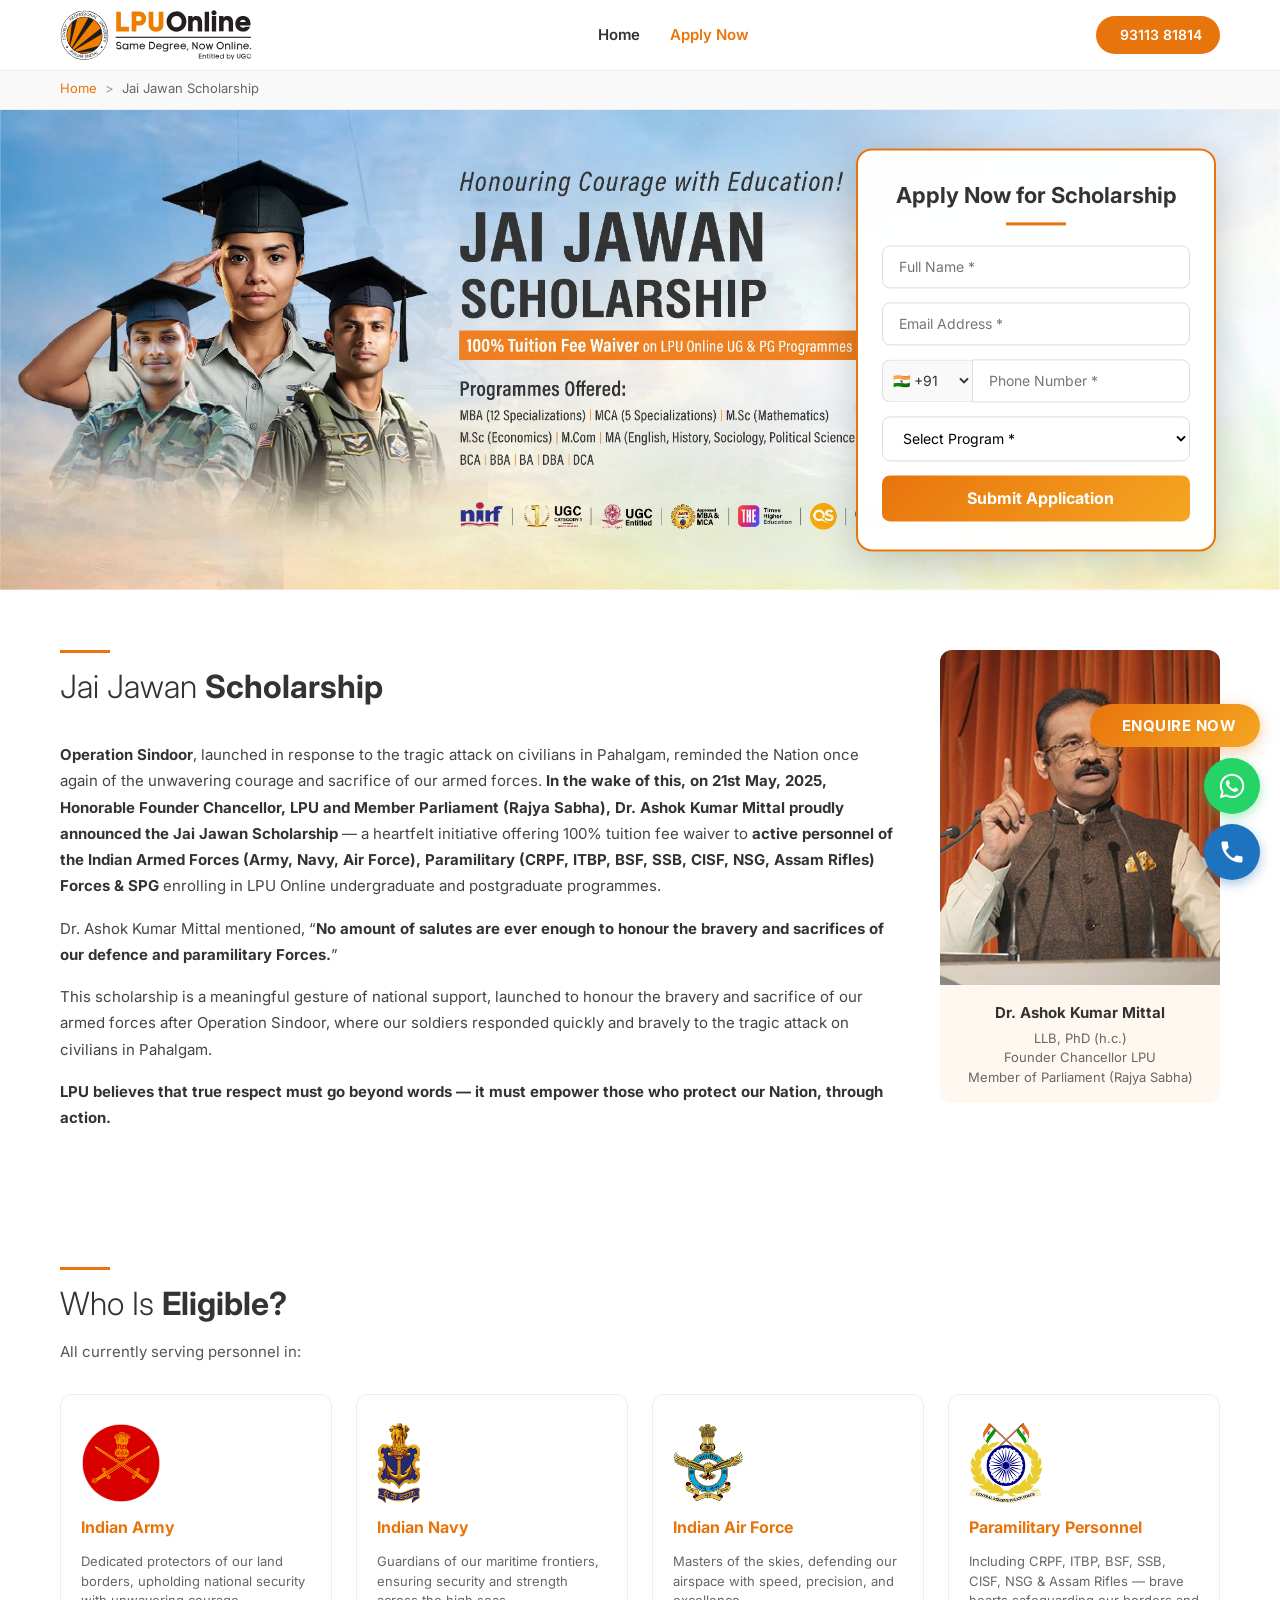
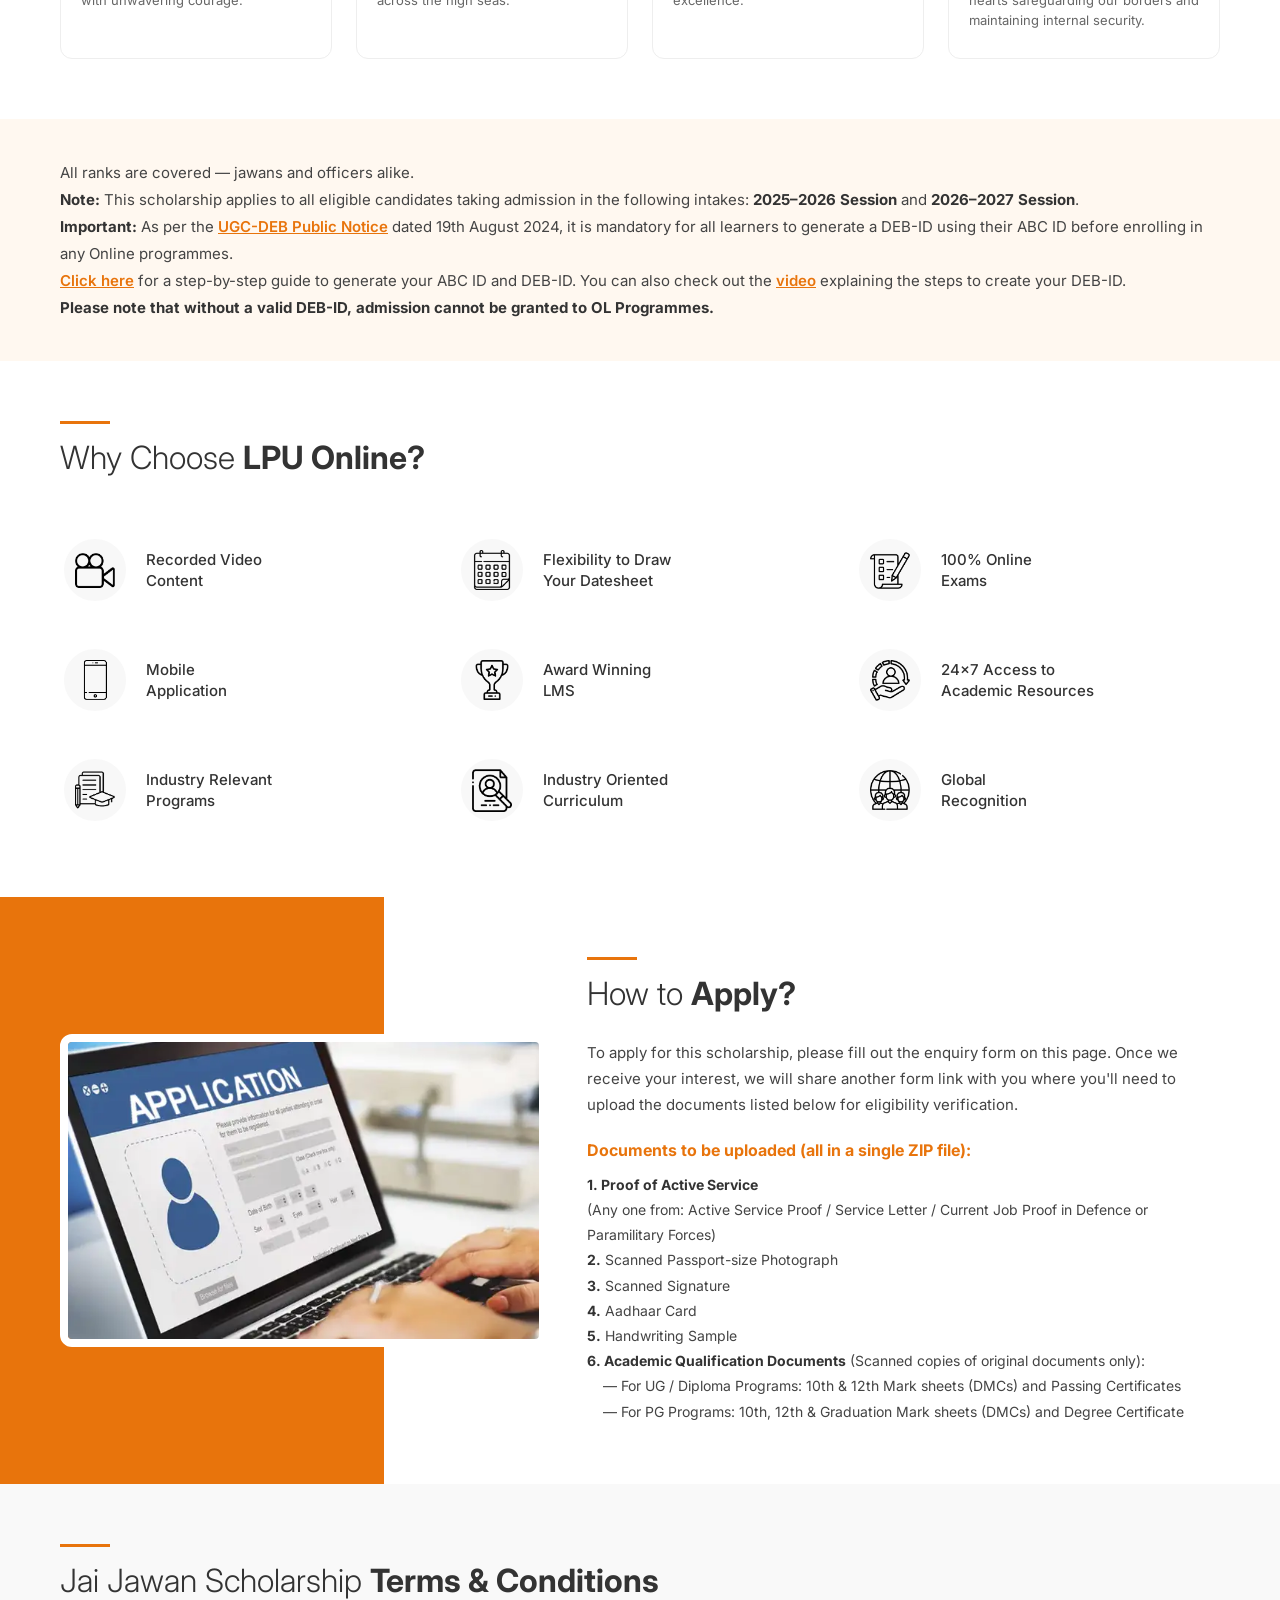
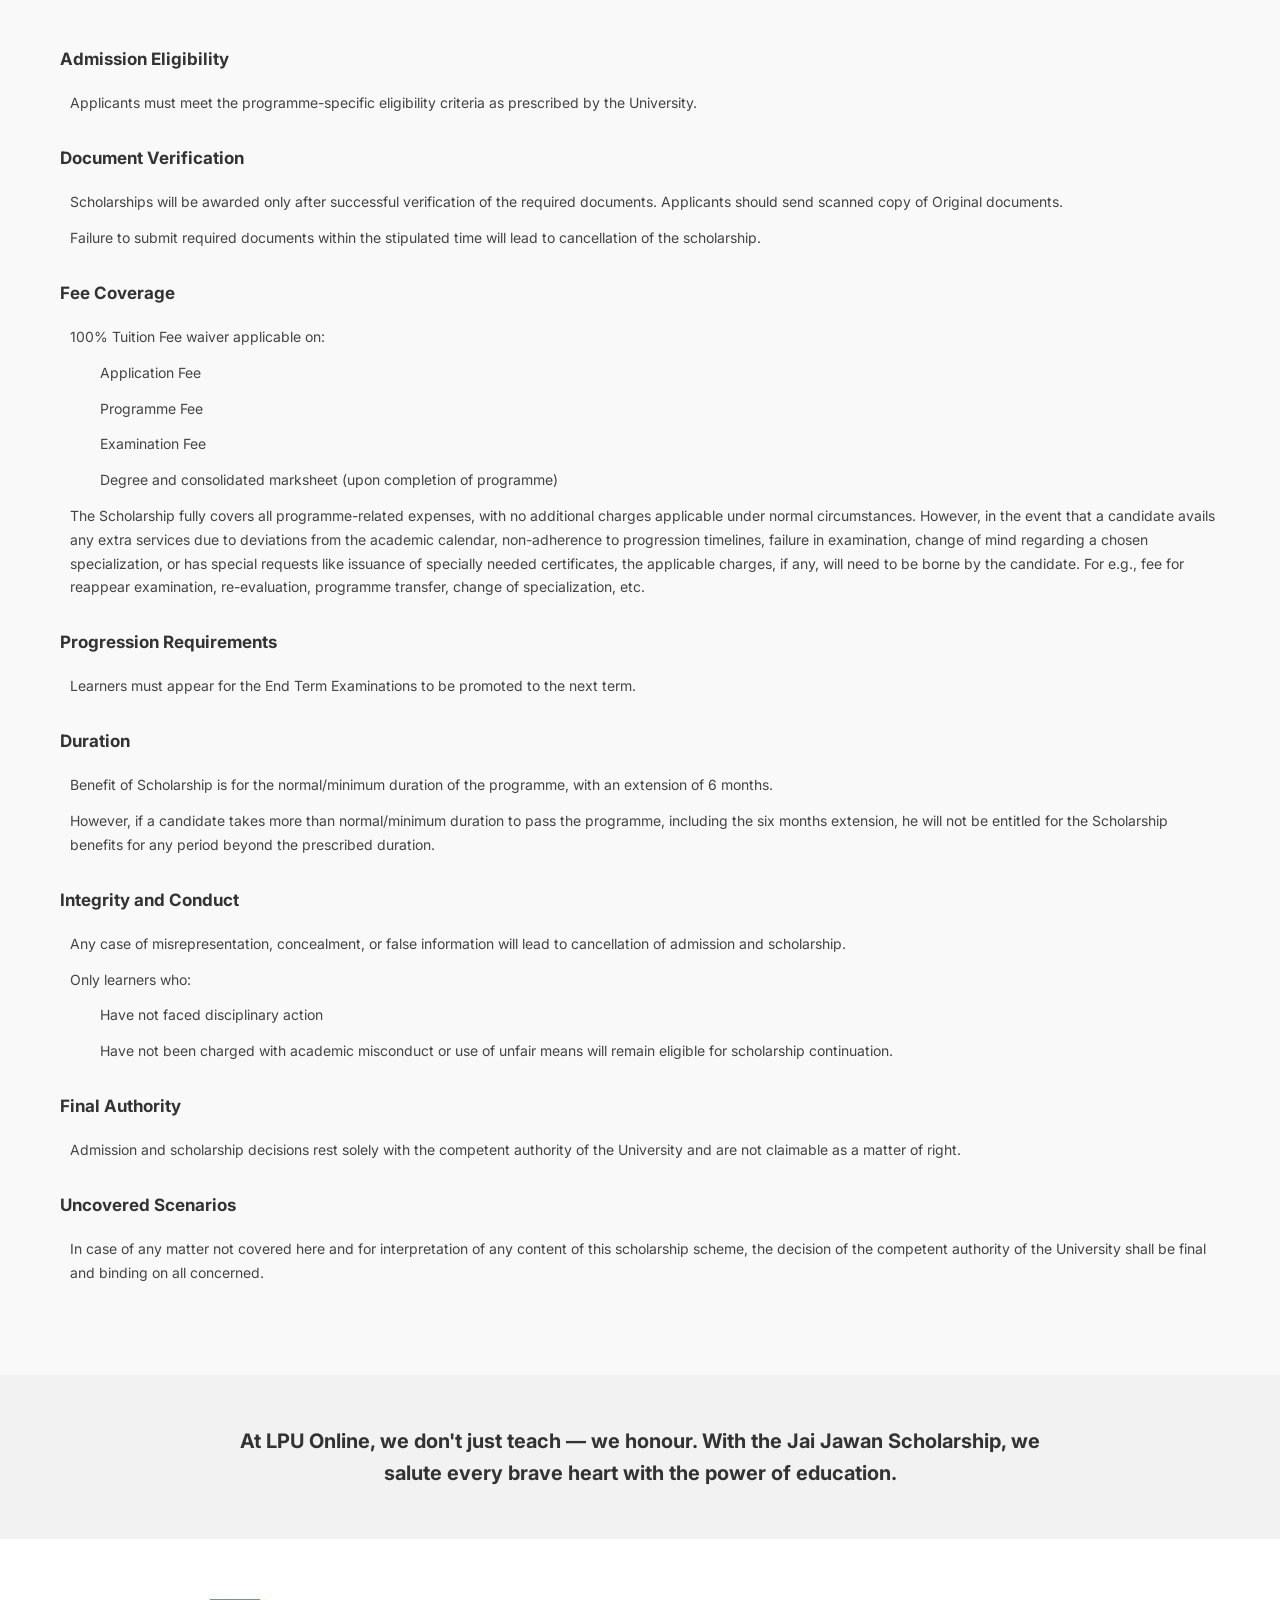
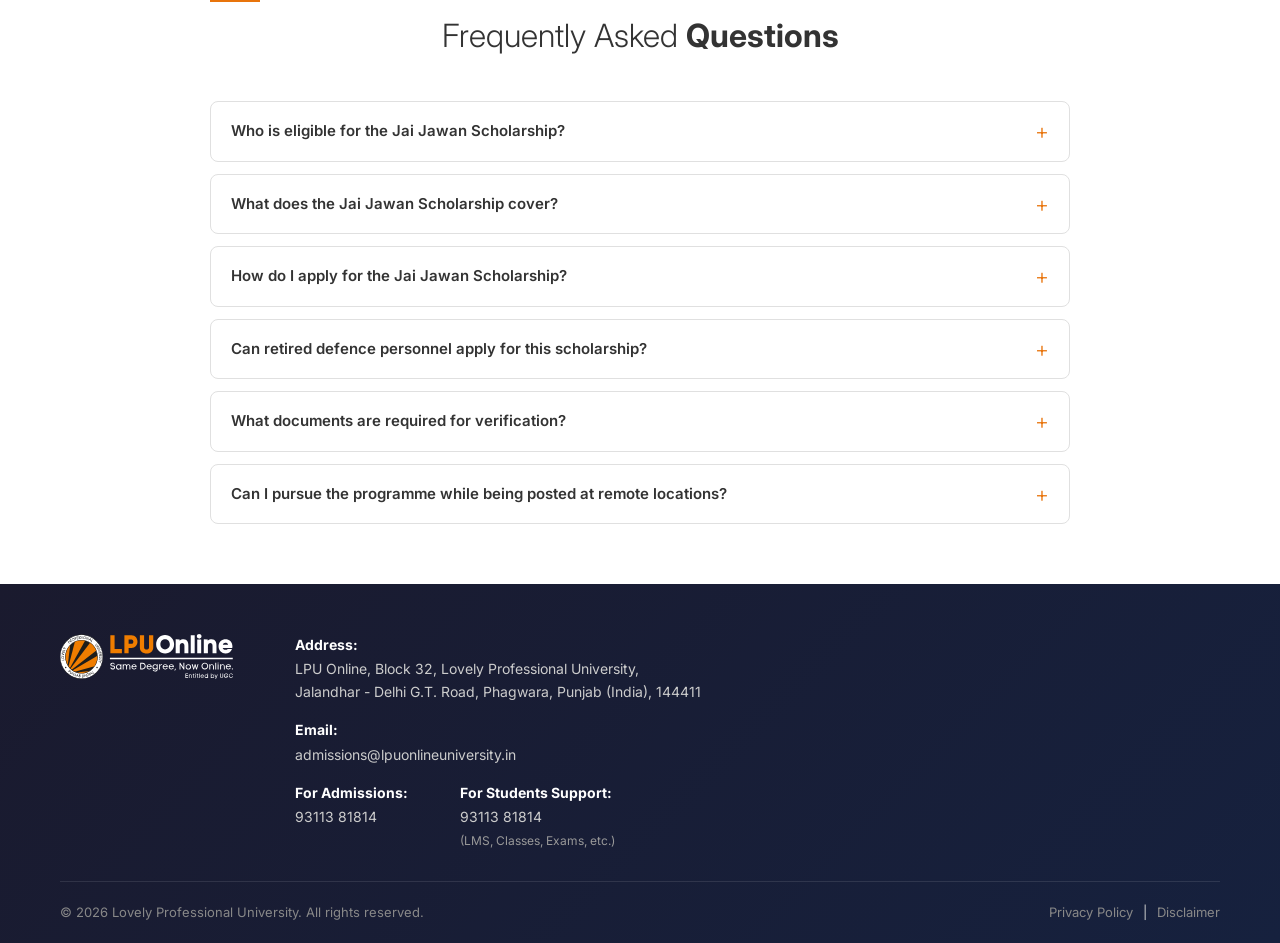
==== commit 74cd5f7c: "fixed seo" ====
--- a/jai-jawan-scholarship.html
+++ b/jai-jawan-scholarship.html
@@ -1,3 +1,19 @@
+<!DOCTYPE html>
+<html lang="en">
+<head>
+<meta charset="UTF-8">
+<meta name="viewport" content="width=device-width, initial-scale=1.0">
+<meta http-equiv="X-UA-Compatible" content="IE=edge">
+<meta name="theme-color" content="#f58220">
+<meta name="author" content="LPU Online University">
+<meta name="format-detection" content="telephone=no">
+
+<link rel="icon" type="image/png" sizes="32x32" href="images/lpu-favicon.png">
+<link rel="icon" type="image/png" sizes="16x16" href="images/lpu-favicon.png">
+<link rel="apple-touch-icon" sizes="180x180" href="images/lpu-favicon.png">
+
+<title>Jai Jawan Scholarship | LPU Online University</title>
+<meta name="description" content="Get 100% tuition fee waiver with Jai Jawan Scholarship at LPU Online. Apply now and secure your UG or PG admission with priority support.">
 <meta name="robots" content="index, follow, max-image-preview:large, max-snippet:-1, max-video-preview:-1">
 <link rel="canonical" href="https://lpuonlineuniversity.in/jai-jawan-scholarship.html">
 
@@ -26,17 +42,22 @@
   content="LPU Online honours India's armed forces with 100% tuition fee waiver on all UG & PG online programmes.">
 <meta name="twitter:image" content="https://lpuonlineuniversity.in/images/jai-jawan-scholarship-v3.webp">
 
+<link rel="dns-prefetch" href="//connect.facebook.net">
+<link rel="preconnect" href="https://connect.facebook.net" crossorigin>
+
 <!-- Google Fonts -->
 <link rel="preconnect" href="https://fonts.googleapis.com">
 <link rel="preconnect" href="https://fonts.gstatic.com" crossorigin>
-<link href="https://fonts.googleapis.com/css2?family=Inter:wght@300;400;500;600;700;800&display=swap" rel="stylesheet">
+<link rel="preload" as="style" href="https://fonts.googleapis.com/css2?family=Inter:wght@300;400;500;600;700;800&display=swap" onload="this.onload=null;this.rel='stylesheet'">
+<noscript><link href="https://fonts.googleapis.com/css2?family=Inter:wght@300;400;500;600;700;800&display=swap" rel="stylesheet"></noscript>
 
 <!-- Line Awesome Icons -->
-<link rel="stylesheet"
-  href="https://maxst.icons8.com/vue-static/landings/line-awesome/line-awesome/1.3.0/css/line-awesome.min.css">
+<link rel="preload" as="style" href="https://maxst.icons8.com/vue-static/landings/line-awesome/line-awesome/1.3.0/css/line-awesome.min.css" onload="this.onload=null;this.rel='stylesheet'">
+<noscript><link rel="stylesheet" href="https://maxst.icons8.com/vue-static/landings/line-awesome/line-awesome/1.3.0/css/line-awesome.min.css"></noscript>
 
 <!-- Page CSS -->
 <link rel="stylesheet" href="css/jai-jawan-scholarship.css">
+<link rel="preload" as="image" href="images/jai-jawan-scholarship-v3.webp" imagesrcset="images/jai-jawan-scholarship-v3.webp 1920w" imagesizes="100vw" fetchpriority="high">
 
 <!-- Schema.org Structured Data -->
 <script type="application/ld+json">
@@ -126,6 +147,23 @@
     ]
   }
   </script>
+<!-- Meta Pixel Code -->
+<script>
+!function(f,b,e,v,n,t,s)
+{if(f.fbq)return;n=f.fbq=function(){n.callMethod?
+n.callMethod.apply(n,arguments):n.queue.push(arguments)};
+if(!f._fbq)f._fbq=n;n.push=n;n.loaded=!0;n.version='2.0';
+n.queue=[];t=b.createElement(e);t.async=!0;
+t.src=v;s=b.getElementsByTagName(e)[0];
+s.parentNode.insertBefore(t,s)}(window, document,'script',
+'https://connect.facebook.net/en_US/fbevents.js');
+fbq('init', '1470311560891339');
+fbq('track', 'PageView');
+</script>
+<noscript><img height="1" width="1" style="display:none"
+src="https://www.facebook.com/tr?id=1470311560891339&ev=PageView&noscript=1"
+/></noscript>
+<!-- End Meta Pixel Code -->
 </head>
 
 <body>
@@ -200,10 +238,10 @@
         <source srcset="images/jai-jawan-scholarship-m.webp" media="(max-width: 768px)">
         <img class="jw-hero__desktop" src="images/jai-jawan-scholarship-v3.webp"
           alt="Jai Jawan Scholarship — 100% Tuition Fee Waiver by LPU Online for Indian Armed Forces and Paramilitary Personnel"
-          width="1920" height="600">
+          title="Jai Jawan Scholarship at LPU Online" width="1920" height="600" loading="eager" decoding="async" fetchpriority="high">
       </picture>
       <img class="jw-hero__mobile" src="images/jai-jawan-scholarship-m.webp"
-        alt="Jai Jawan Scholarship — 100% Tuition Fee Waiver by LPU Online" width="768" height="960">
+        alt="Jai Jawan Scholarship — 100% Tuition Fee Waiver by LPU Online" title="Jai Jawan Scholarship mobile banner" width="768" height="960" loading="eager" decoding="async" fetchpriority="high">
 
       <!-- Apply Form Overlay -->
       <div class="jw-hero__form-overlay">
@@ -1074,14 +1112,8 @@
         formData.append('page_source', 'jai-jawan-scholarship.html');
         fetch('submit_form.php', { method: 'POST', body: formData })
           .then(function (r) { return r.json(); })
-          .then(function (data) {
-            body.innerHTML = '<div class="popup-form__success"><i class="la la-check-circle"></i><h4>Thank You!</h4><p>Your enquiry has been submitted successfully. Our team will contact you shortly.</p></div>';
-            setTimeout(function () { closeAllPopups(); location.reload(); }, 3000);
-          })
-          .catch(function () {
-            body.innerHTML = '<div class="popup-form__success"><i class="la la-check-circle"></i><h4>Thank You!</h4><p>Your enquiry has been submitted successfully. Our team will contact you shortly.</p></div>';
-            setTimeout(function () { closeAllPopups(); location.reload(); }, 3000);
-          });
+          .then(function () { window.location.href = '/thank-you'; })
+          .catch(function () { window.location.href = '/thank-you'; });
       });
 
       document.getElementById('applyForm').addEventListener('submit', function (e) {
@@ -1099,14 +1131,8 @@
         formData.append('page_source', 'jai-jawan-scholarship.html');
         fetch('submit_form.php', { method: 'POST', body: formData })
           .then(function (r) { return r.json(); })
-          .then(function (data) {
-            body.innerHTML = '<div class="popup-form__success"><i class="la la-check-circle"></i><h4>Application Submitted!</h4><p>Your application has been received. We\'ll get in touch with you soon.</p></div>';
-            setTimeout(function () { closeAllPopups(); location.reload(); }, 3000);
-          })
-          .catch(function () {
-            body.innerHTML = '<div class="popup-form__success"><i class="la la-check-circle"></i><h4>Application Submitted!</h4><p>Your application has been received. We\'ll get in touch with you soon.</p></div>';
-            setTimeout(function () { closeAllPopups(); location.reload(); }, 3000);
-          });
+          .then(function () { window.location.href = '/thank-you'; })
+          .catch(function () { window.location.href = '/thank-you'; });
       });
     })();
 
@@ -1125,14 +1151,8 @@
       formData.append('page_source', 'jai-jawan-scholarship.html');
       fetch('submit_form.php', { method: 'POST', body: formData })
         .then(function (r) { return r.json(); })
-        .then(function (data) {
-          form.innerHTML = '<div style="text-align:center;padding:20px;"><i class="la la-check-circle" style="font-size:48px;color:#27ae60;"></i><h4 style="margin:10px 0;color:#333;">Application Submitted!</h4><p style="color:#666;">We\'ll contact you shortly.</p></div>';
-          setTimeout(function () { location.reload(); }, 3000);
-        })
-        .catch(function () {
-          form.innerHTML = '<div style="text-align:center;padding:20px;"><i class="la la-check-circle" style="font-size:48px;color:#27ae60;"></i><h4 style="margin:10px 0;color:#333;">Application Submitted!</h4><p style="color:#666;">We\'ll contact you shortly.</p></div>';
-          setTimeout(function () { location.reload(); }, 3000);
-        });
+        .then(function () { window.location.href = '/thank-you'; })
+        .catch(function () { window.location.href = '/thank-you'; });
     });
 
     // ===== DEB-ID YouTube Link =====
